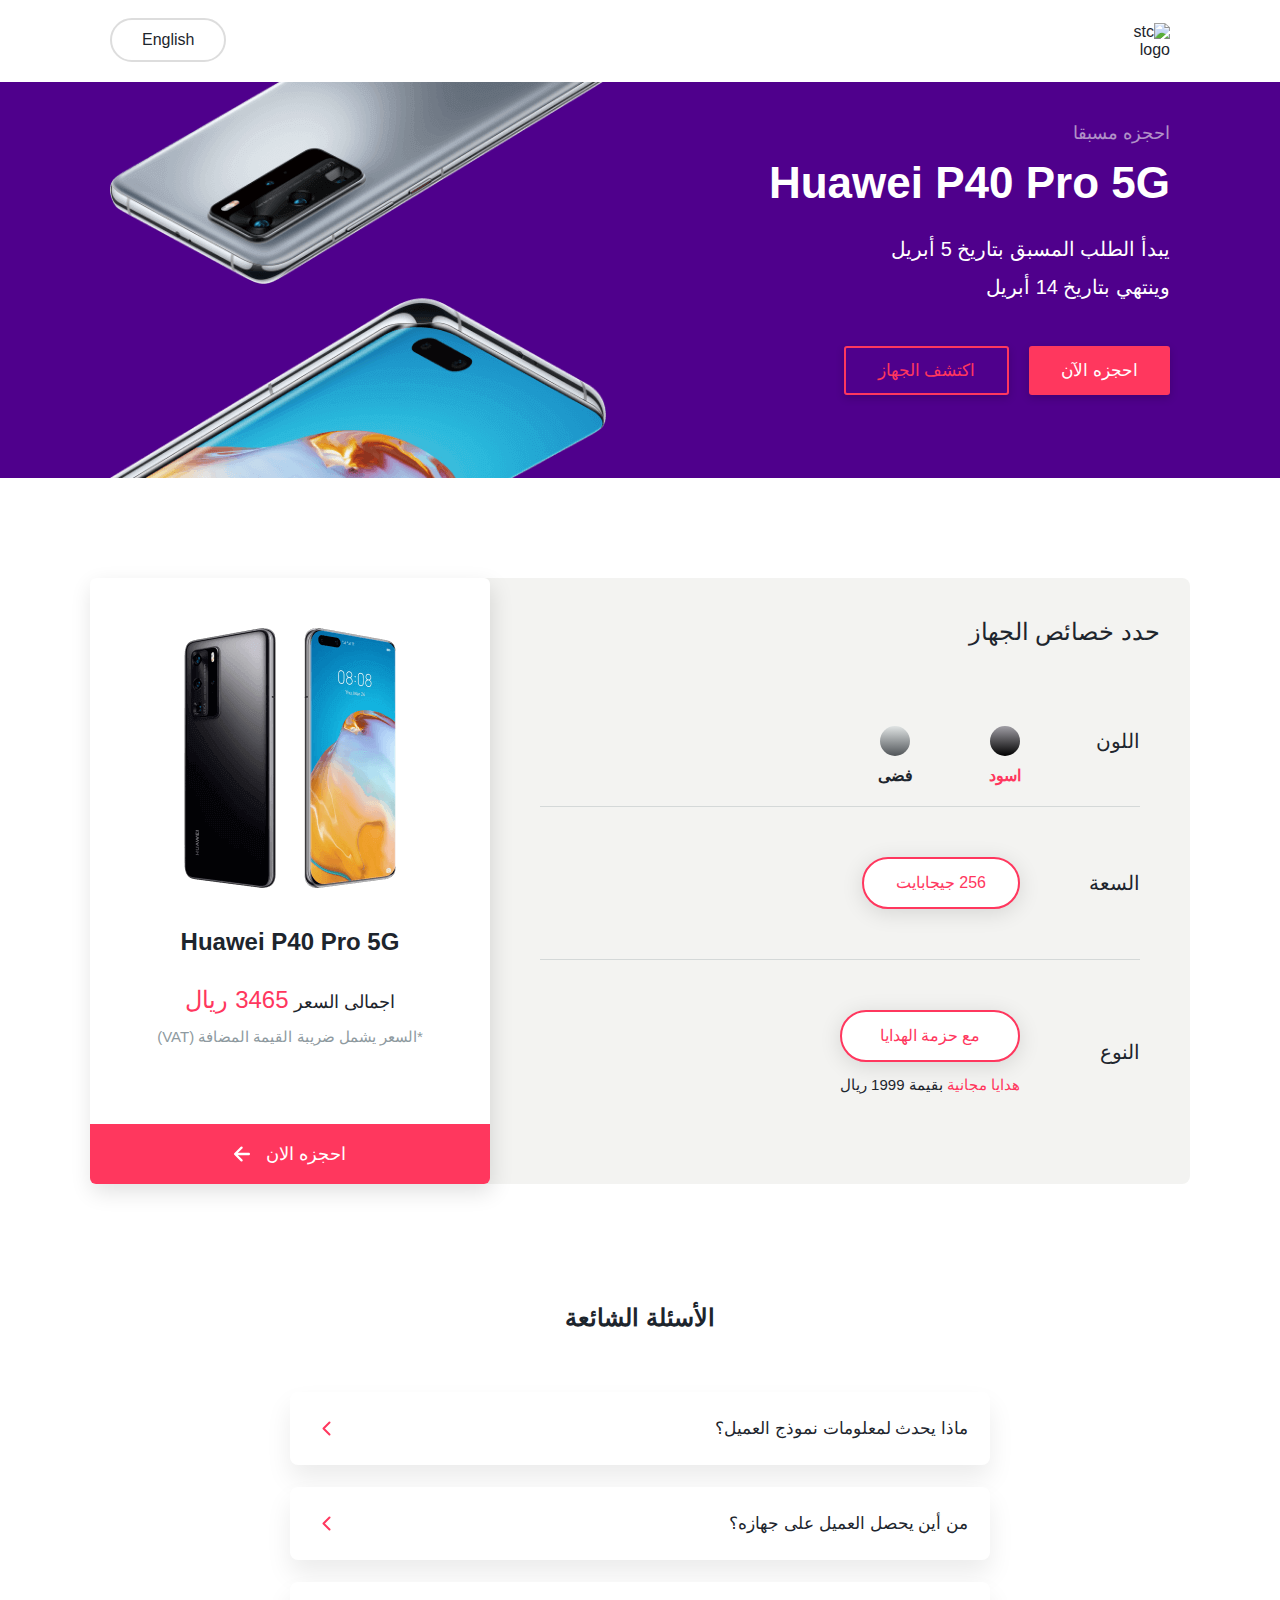
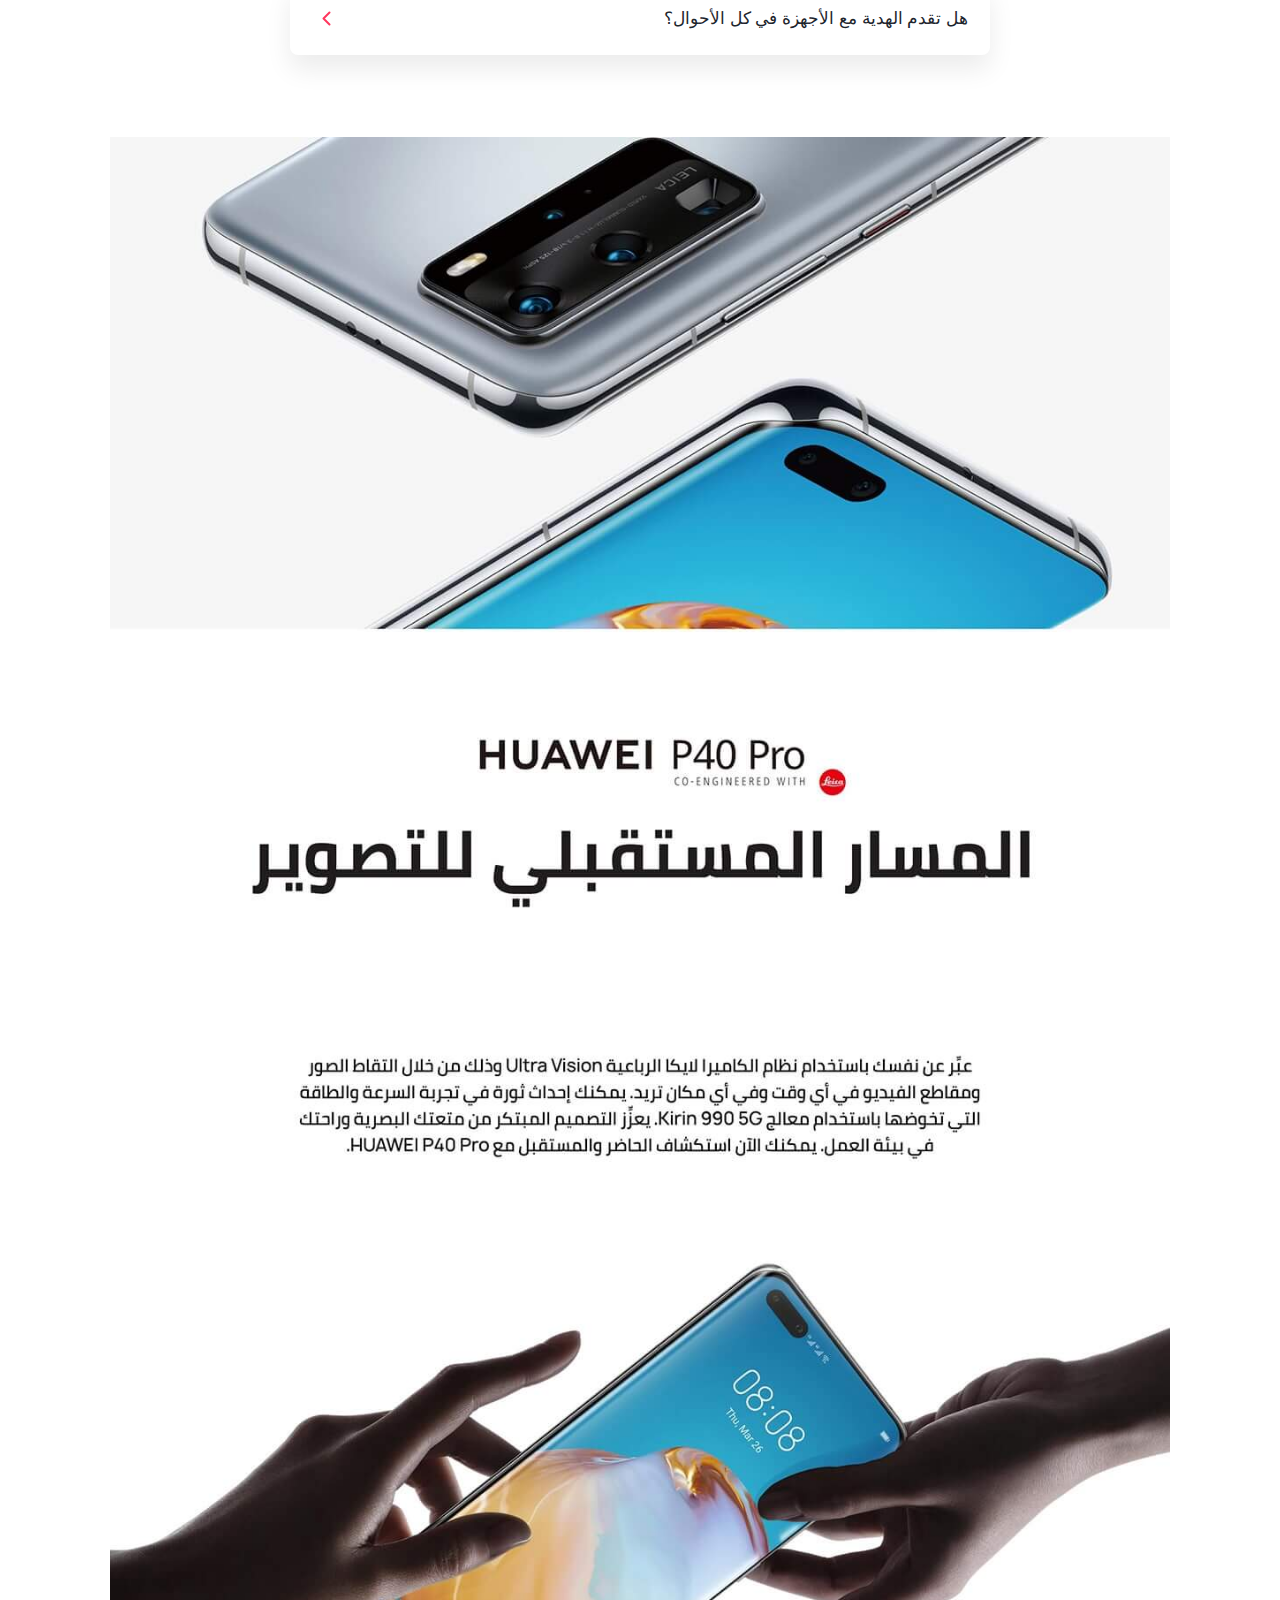
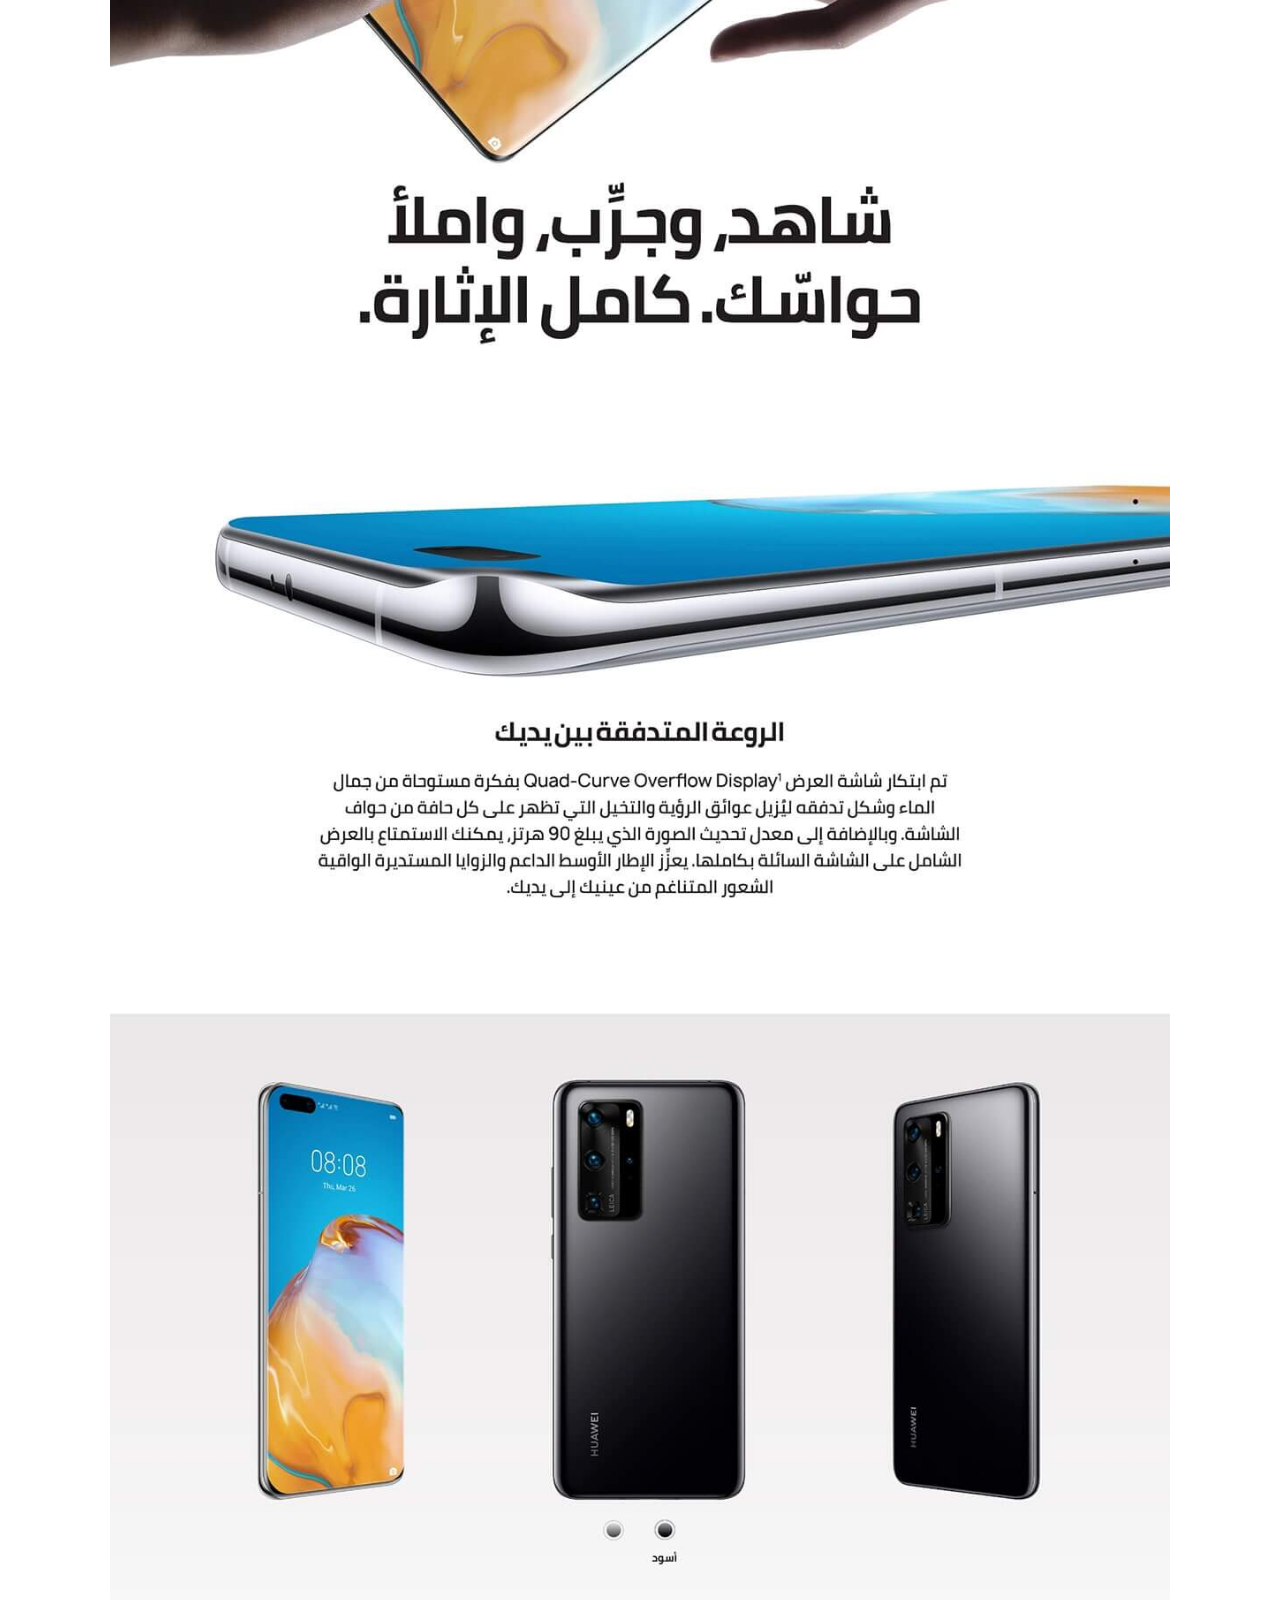
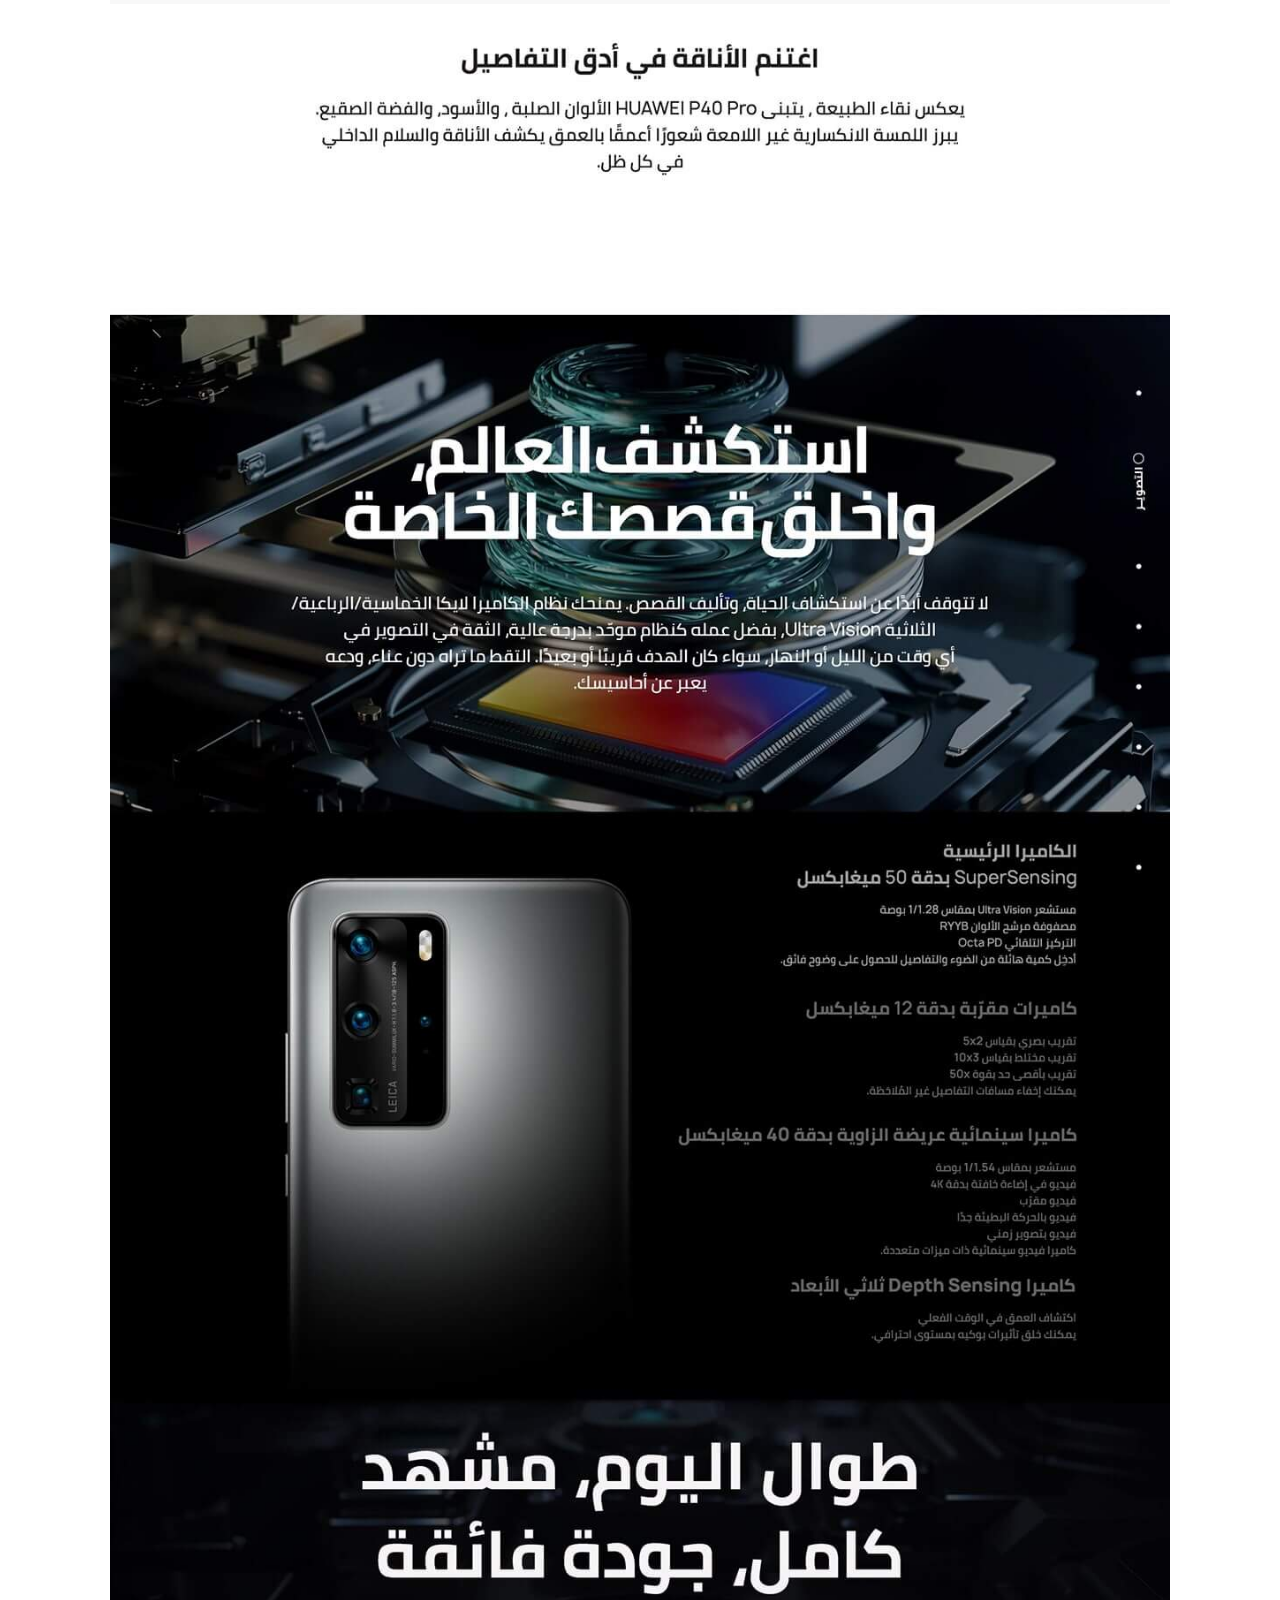
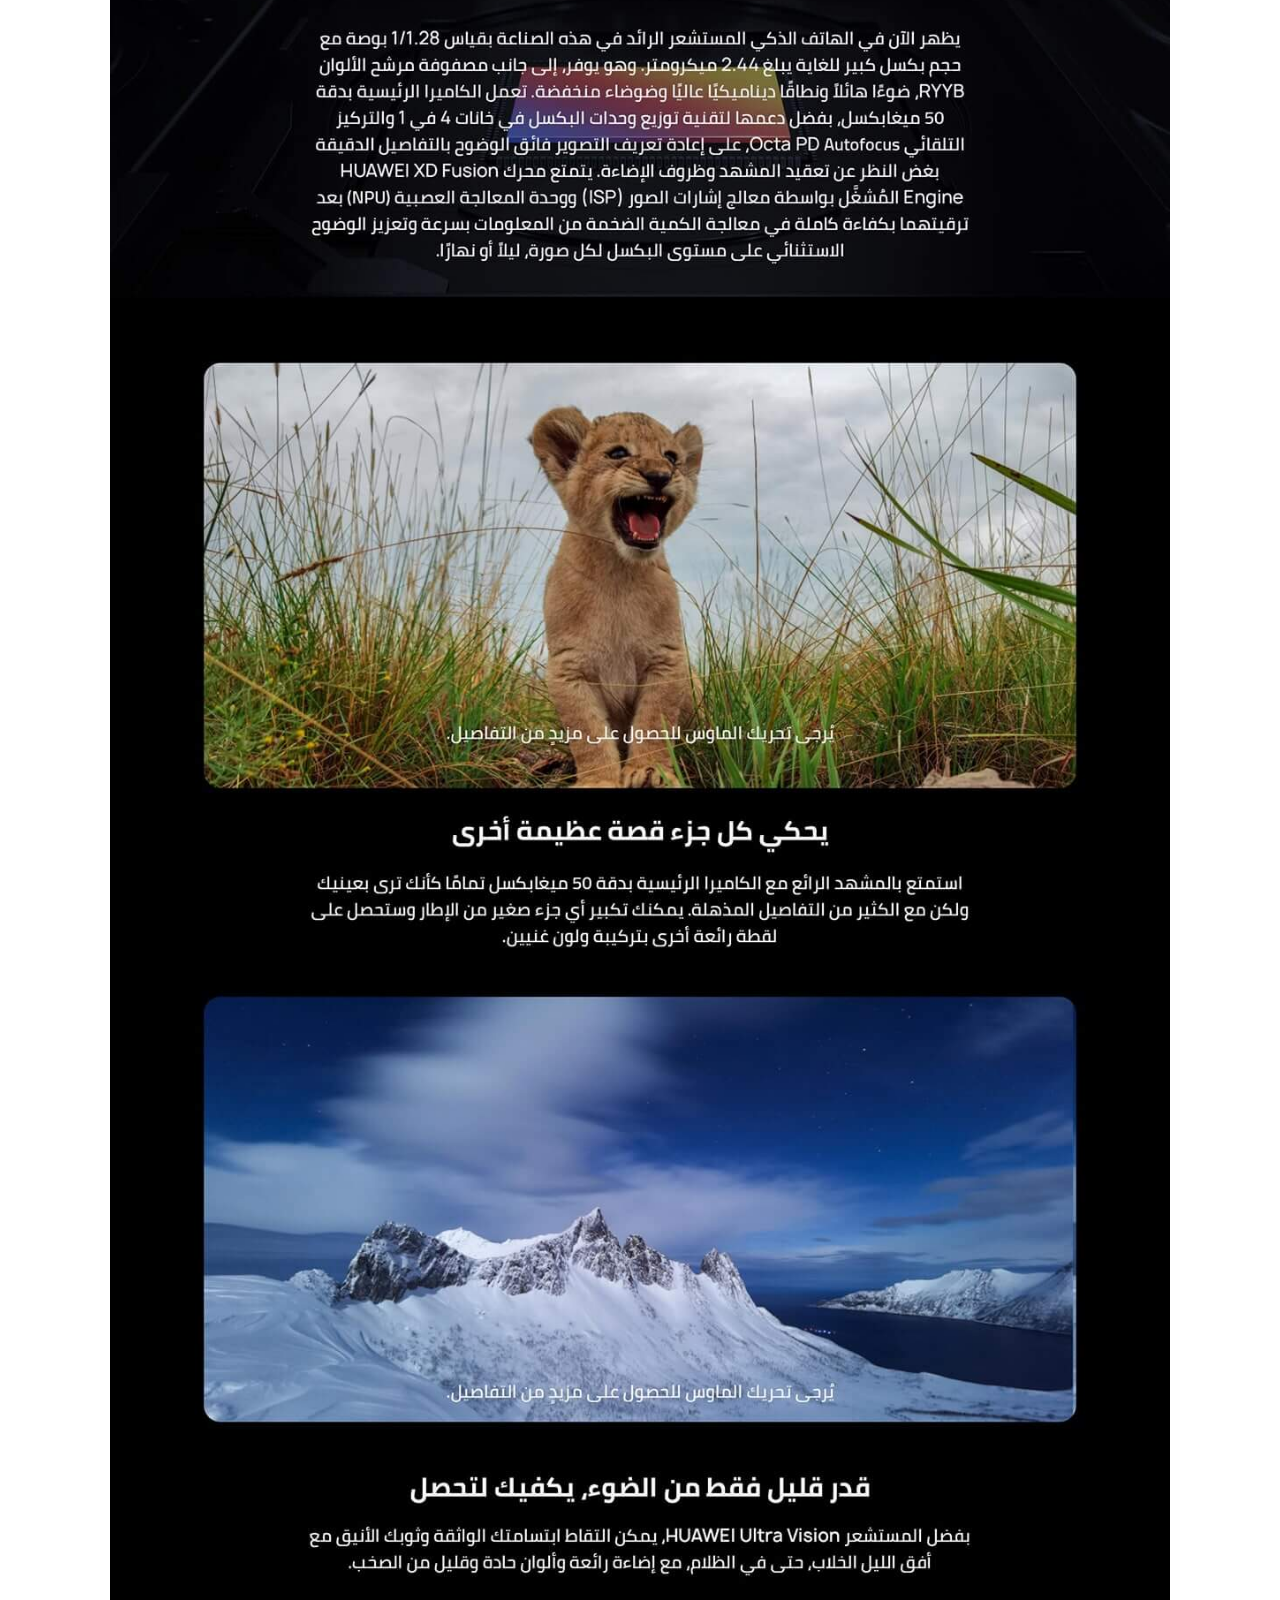
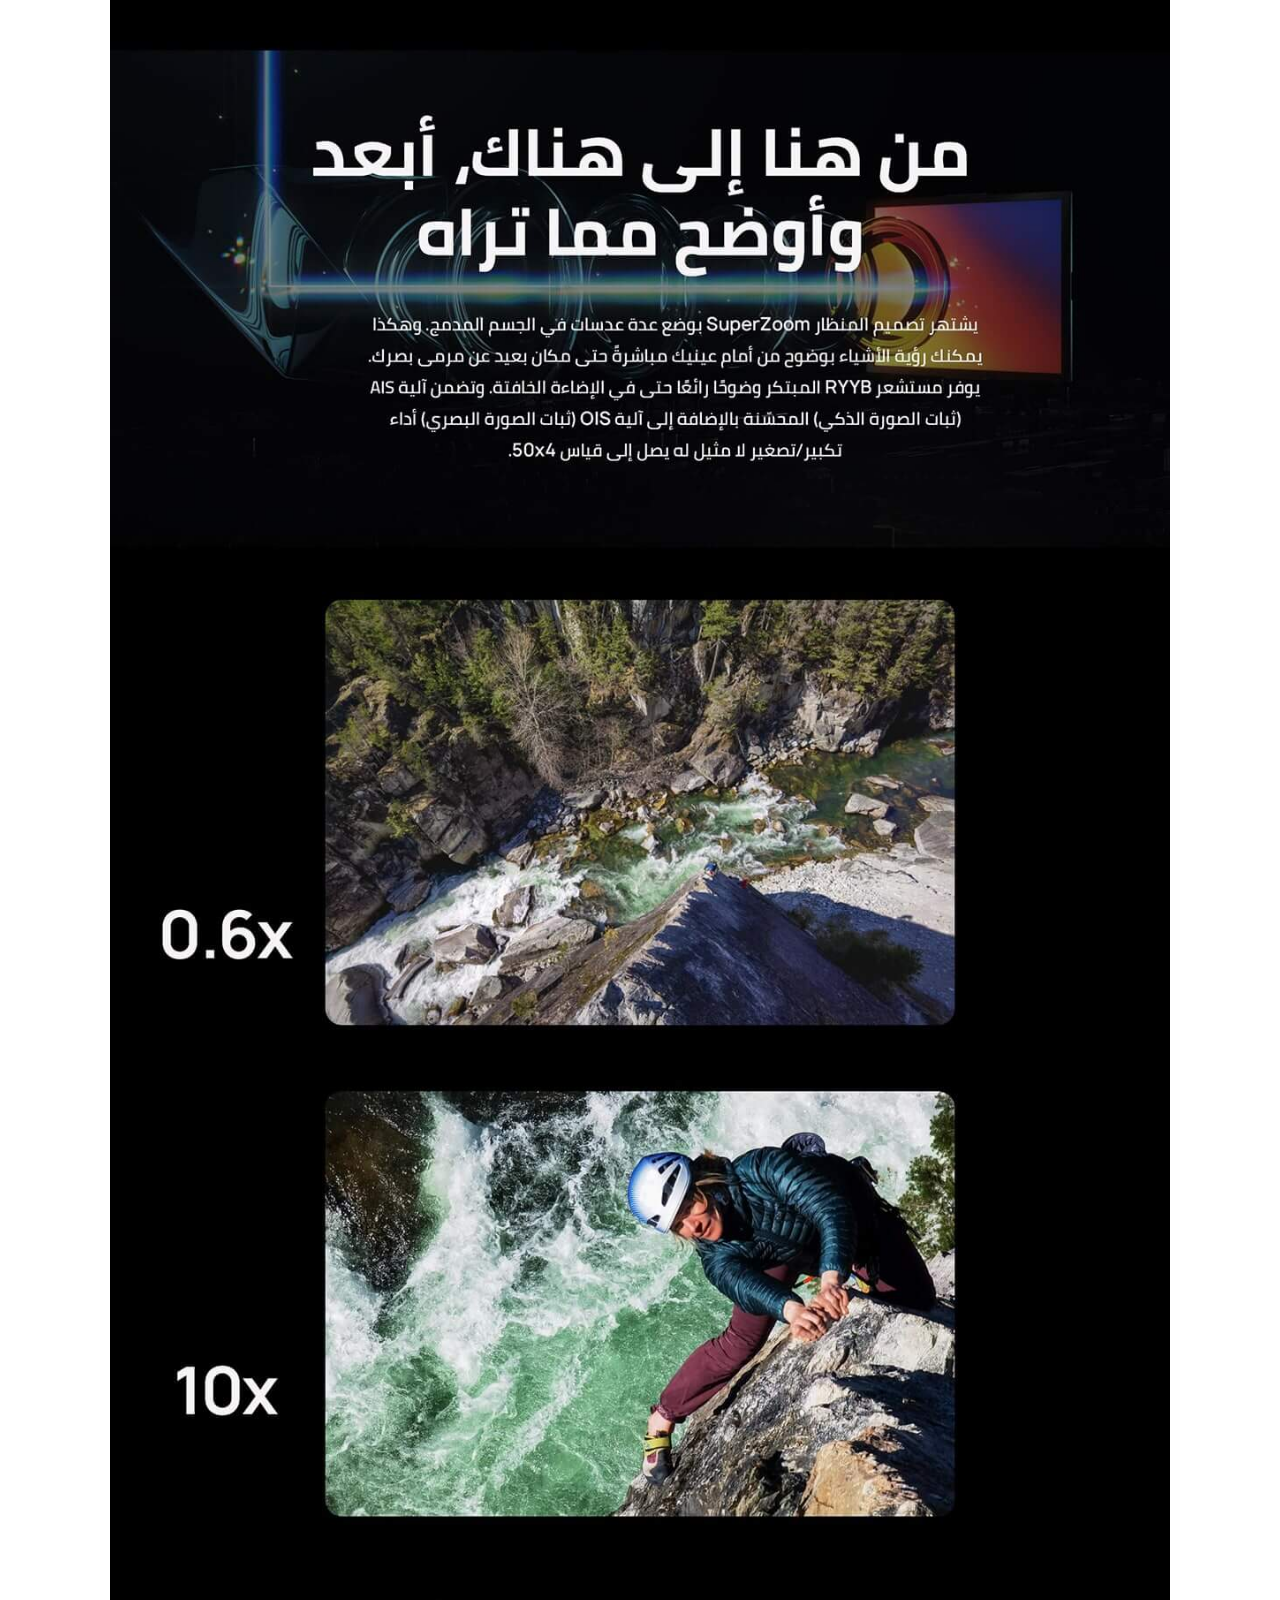
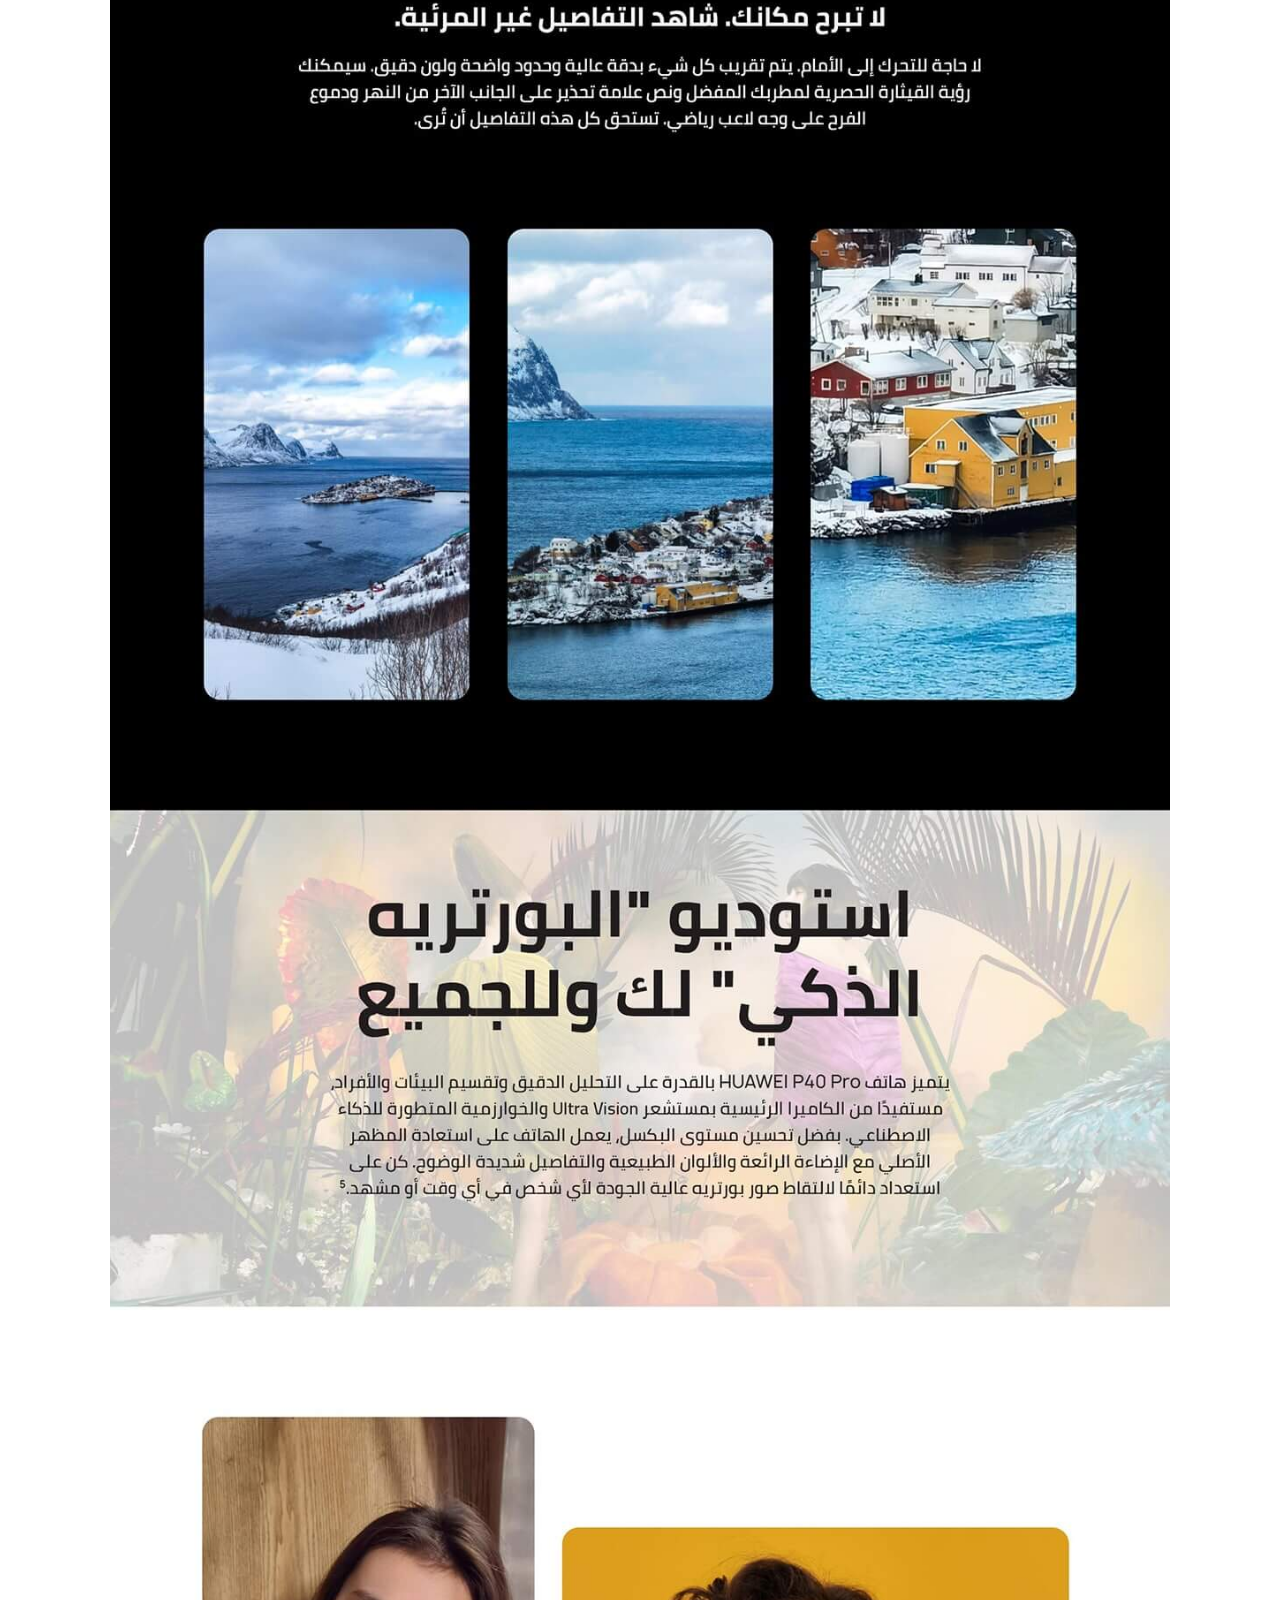
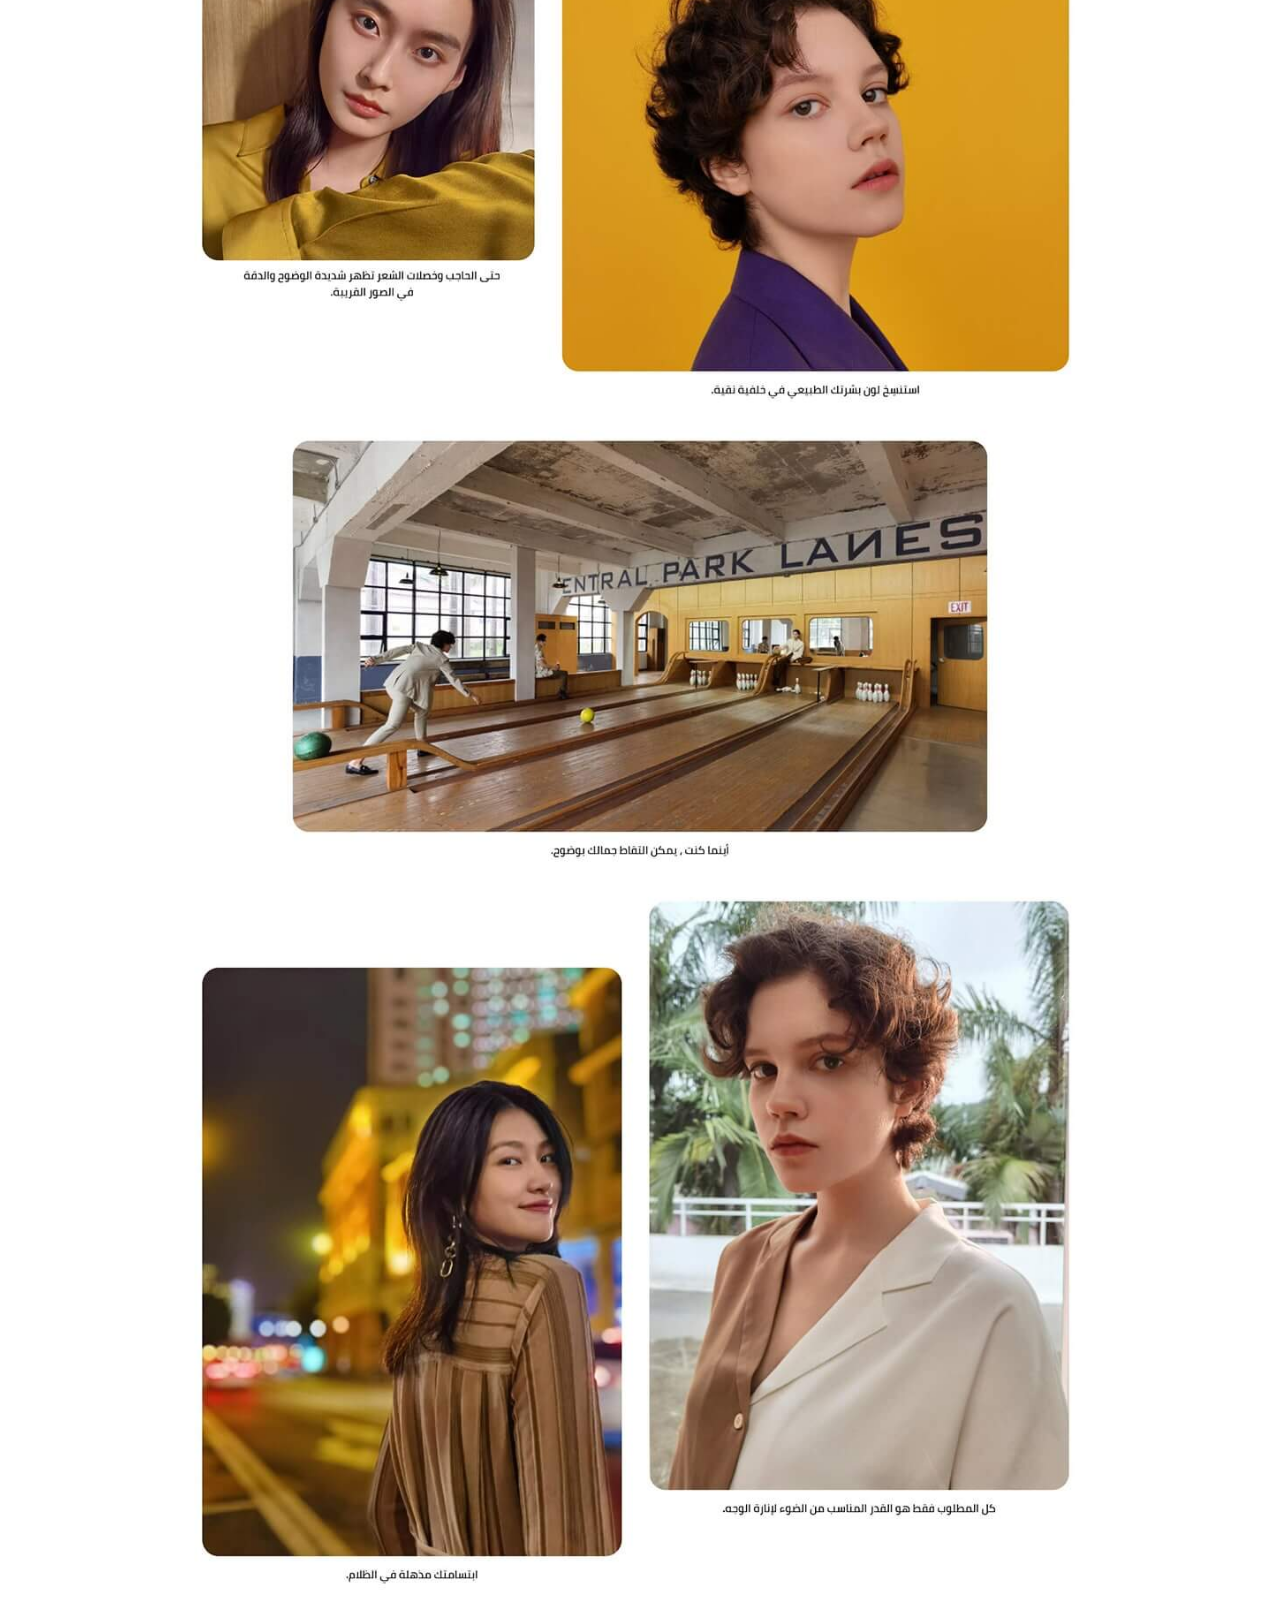
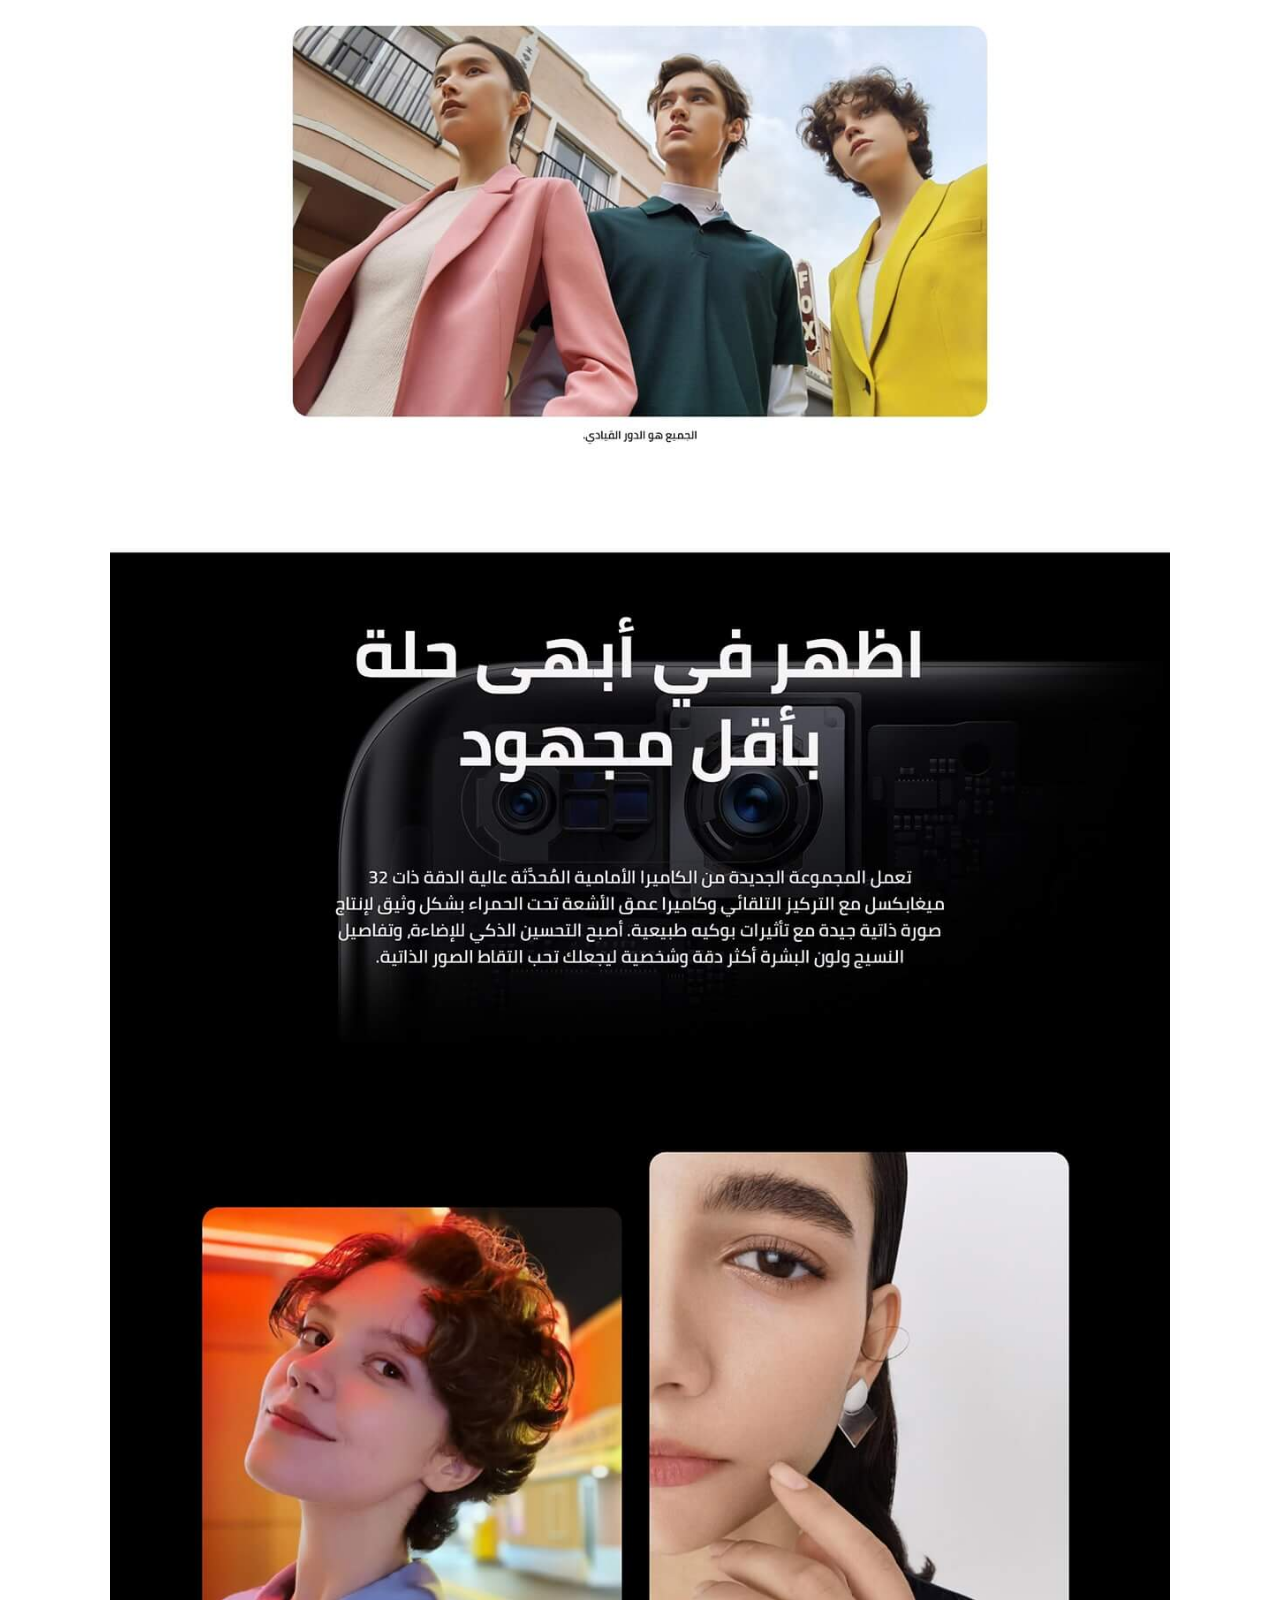
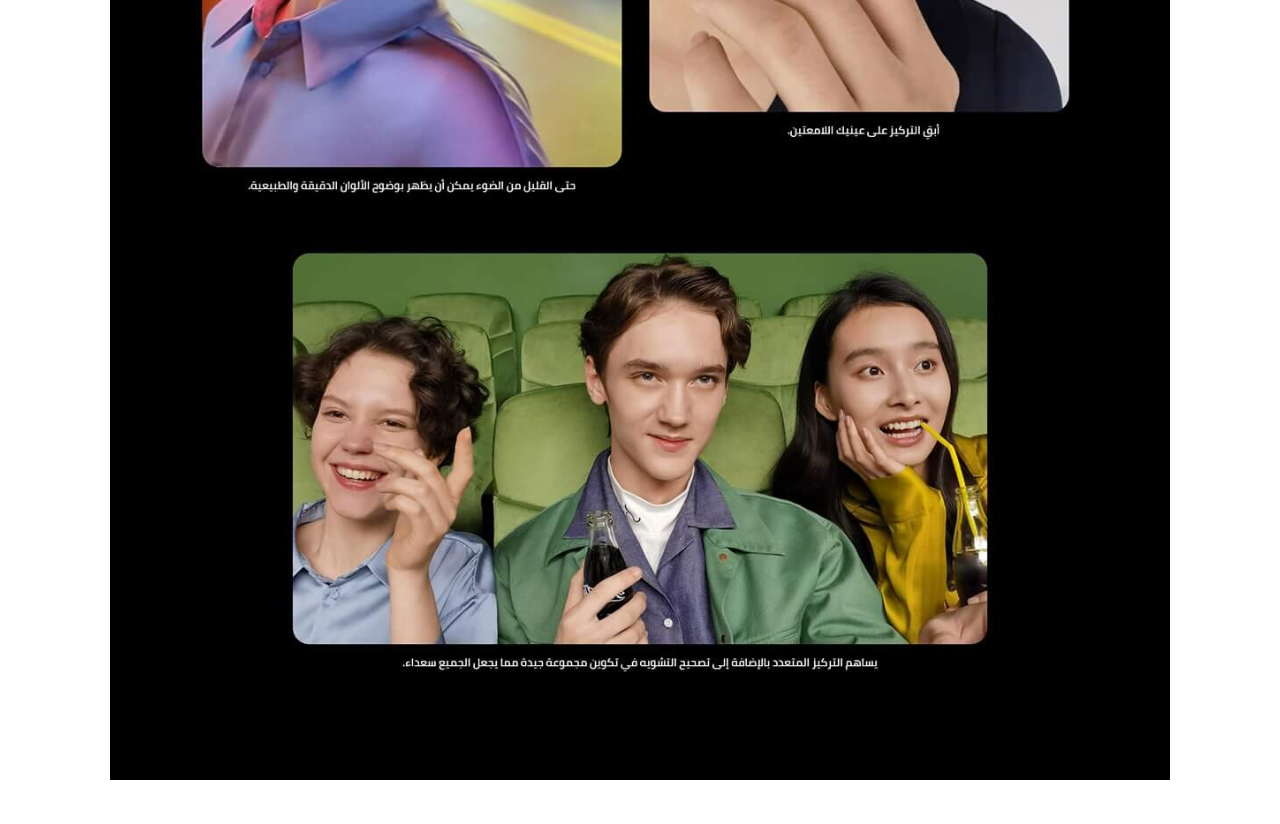
==== ar/index.html @ 9509cf3c "Add 'Descover device' section & their btn in the hero banner" ====
<!DOCTYPE html>
<html lang="en">
  <head>
    <meta charset="UTF-8" />
    <meta name="viewport" content="width=device-width, initial-scale=1.0" />
    <meta property="og:locale" content="en_US" />
    <meta property="og:type" content="website" />
    <meta property="og:site_name" content="Huawei P40 Pro 5G - Preorder">
    <meta property="og:title" content="Huawei P40 Pro 5G - Preorder" />
    <meta property="og:description" content="Pre-register begins on April 5 at 12 AM .. Ends on April 14 at 11:49 PM" />
    <meta property="og:url" content="https://p40.laywagif.com/"/>
    <title>Huawei P40 Pro 5G - Preorder</title>
    <link rel="shortcut icon" type="image/x-icon" href="/assets/img/favicon.ico">
    <link rel="stylesheet" href="/assets/css/styles.css" />
    <!-- Global site tag (gtag.js) - Google Analytics -->
    <script async src="https://www.googletagmanager.com/gtag/js?id=UA-56827565-15"></script>
    <script>
      window.dataLayer = window.dataLayer || [];
      function gtag(){dataLayer.push(arguments);}
      gtag('js', new Date());

      gtag('config', 'UA-56827565-15');
    </script>
    <!-- Google Tag Manager -->
    <script>(function(w,d,s,l,i){w[l]=w[l]||[];w[l].push({'gtm.start':
      new Date().getTime(),event:'gtm.js'});var f=d.getElementsByTagName(s)[0],
      j=d.createElement(s),dl=l!='dataLayer'?'&l='+l:'';j.async=true;j.src=
      'https://www.googletagmanager.com/gtm.js?id='+i+dl;f.parentNode.insertBefore(j,f);
      })(window,document,'script','dataLayer','GTM-WQ2NRFQ');
    </script>
    <!-- End Google Tag Manager -->
    <!-- BugHerd -->
    <script type="text/javascript" src="https://www.bugherd.com/sidebarv2.js?apikey=emxximdmzng5rq8rwc8oya" async="true"></script>
  </head>
  <body>
    <!-- Google Tag Manager (noscript) -->
  <noscript><iframe src="https://www.googletagmanager.com/ns.html?id=GTM-WQ2NRFQ"
    height="0" width="0" style="display:none;visibility:hidden"></iframe>
  </noscript>
  <!-- End Google Tag Manager (noscript) -->
    <!-- Header -->
    <header>
      <div class="main-container flex align-center justify-between">
        <img src="/assets/img/stc-logo.svg" alt="stc logo" class="logo" />
        <a href="/en/" class="lang-switcher"><span>English</span></a>
      </div>
    </header>
    <!-- End Header -->
    <!-- Terms and conditions modal -->
    <div id="terms-and-conditions-modal-ar" class="modal">
      <div class="modal-layer" onclick="closeModal()"></div>
      <div class="content">
        <div class="modal-head">
          <h4>شروط وأحكام طلبات الأجهزة المسبقة</h4>
          <img class="close" src="/assets/img/icons/close-outline.svg" alt="close-outline icon" onclick="closeModal()">
        </div>
        <div class="modal-body">
          <ol>
            <li>فترة التسجيل المسبق من 5 ابريل إلى 14 ابريل 2020.</li>
            <li>ينتهي التسجيل المسبق الساعة 11:59 مساءً يوم 14 ابريل 2020.</li>
            <li>سيقوم موظفي مبيعات stc بالاتصال على العملاء الذين قاموا بتعبئة نموذج التسجيل لإكمال طلب الحجز المسبق للجهاز.</li>
          </ol>
        </div>
      </div>
    </div>
    <!-- Terms and conditions modal -->
    <!-- Hero banner -->
    <section class="hero-banner">
      <div class="main-container flex justify-between">
        <img class="mobile-banner" src="/assets/img/hero-banner/mobile-banner.png" alt="smart phones image" />
        <div class="content">
          <h5>احجزه مسبقا </h5>
          <h1>Huawei P40 Pro 5G</h1>
          <p>
            يبدأ الطلب المسبق بتاريخ 5 أبريل
            <br />
            وينتهي بتاريخ 14 أبريل
          </p>
          <div class="actions flex">
            <a class="btn main-btn" href="#preOrderTheDeviceSection">احجزه الآن</a>
            <a class="btn outline-btn" href="#descoverDevice">اكتشف الجهاز</a>
          </div>
        </div>
        <img class="desktop-banner" src="/assets/img/hero-banner/desktop-banner.png" alt="smart phones image" />
      </div>
    </section>
    <!-- End Hero banner -->
    <!-- Main form -->
    <section id="preOrderTheDeviceSection" class="Pre-register-phone-device first-step">
      <div class="main-container flex justify-between">
        <div class="steps">
          <div id="pickDeviceColor">
            <h3>حدد خصائص الجهاز</h3>
            <ul class="flex direction-column">
              <li>
                <h5>اللون</h5>
                <div class="options">
                  <label for="black">
                    <input type="radio" id="black" name="color" value="black" checked>
                    <div class="color-spot flex direction-column">
                      <span style="background-image: linear-gradient(to bottom, #A19FA6 0, #000 100%);"></span>
                      <b>اسود</b>
                    </div>
                  </label>
                  <label for="silver">
                    <input type="radio" id="silver" name="color" value="silver">
                    <div class="color-spot flex direction-column">
                      <span style="background-image: linear-gradient(to bottom, #E0E4E4 0, #505458 100%);"></span>
                      <b>فضى</b>
                    </div>
                  </label>
                </div>
              </li>
              <li>
                <h5>السعة</h5>
                <div class="options">
                  <div class="outline-option">256 جيجابايت</div>
                </div>
              </li>
              <li>
                <h5>النوع</h5>
                <div class="options flex direction-column">
                  <div class="outline-option" style="display: block;">مع حزمة الهدايا</div>
                  <small><span>هدايا مجانية</span> بقيمة 1999 ريال</small>
                </div>
              </li>
            </ul>
          </div>
          <form id="userInfoForm">
            <div class="fields-container flex flex-wrap">
              <h3>فضلًا ادخل معلوماتك لإتمام الطلب</h3>
              <div class="form-group">
                <label>الاسم الكامل</label>
                <div class="form-field">
                  <input
                    required
                    type="text"
                    name="name"
                    pattern=".{2,100}"
                    data-err-msg="أكتب أسمك بحيث لا يقل عن حرفين"
                  />
                </div>
                <small></small>
              </div>
              <div class="form-group">
                <label>رقم الجوال</label>
                <div class="form-field">
                  <input
                  required
                  type="tel"
                  minlength="9"
                  maxlength="10"
                  name="mobile"
                  pattern="5\+?[0-9]{9,15}"
                  data-err-msg="رقم جوال سعودى غير صحيح"
                  />
                  <div class="form-control-prepend">+966</div>
                </div>
                <small></small>
              </div>
              <div class="form-group">
                <label>البريد الالكترونى</label>
                <div class="form-field">
                  <input
                    required
                    type="email"
                    name="email"
                    pattern="[a-z0-9A-Z._%+-]+@[a-z0-9.-]+\.[a-z]{2,}$"
                    data-err-msg="بريد الاكترونى خاطئ"
                  />
                </div>
                <small></small>
              </div>
              <div class="form-group">
                <label>المدينة</label>
                <div class="form-field">
                  <div class="dropdown dropdown-geo disabled" data-param="city" data-lang="ar">
                    <button data-default="اختر مدينة"></button>
                    <input type="text" />
                    <input type="hidden" name="cityId" />
                    <div class="dropdown-wrap">
                    </div>
                  </div>
                </div>
                <small></small>
              </div>
              <div class="form-group">
                <label>الحى</label>
                <div class="form-field">
                  <div class="dropdown dropdown-geo disabled" data-param="district" data-lang="ar">
                    <button data-default="اختر حى"></button>
                    <input type="text" />
                    <input type="hidden" name="districtId" />
                    <div class="dropdown-wrap">
                    </div>
                  </div>
                </div>
                <small></small>
              </div>
            </div>
            <div class="alert-err-msg">حدث خطأ ما ، رجاءا حاول مرة اخرى وتأكد من صحة معلوماتك</div>
            <div class="accept-terms">
              <input type="checkbox" id="accept-terms" required />
              <label for="accept-terms">
                <span>أنا اوافق على</span>
                <button type="button" onclick="openModal('terms-and-conditions-modal-ar')">شروط وأحكام الطلب المسبق</button
                >
              </label>
            </div>
          </form>
          <div id="confirmationMessage" class="flex flex-center">
            <img src="/assets/img/icons/checkmark.svg" alt="Checkmark Icon">
            <h2>شكرًا لك! تم تأكيد طلبك المسبق للجهاز</h2>
            <p>
              سيقوم ممثل خدمة العملاء بالتواصل معك
              </br>
              لتأكيد معلوماتك وآلية الإستلام
            </p>
          </div>
        </div>
        <div id="aboutDevice">
          <div class="content">
            <div class="phone-img">
              <img src="/assets/img/phone/black.png" alt="Huawei_P40 Black" />
            </div>
            <div class="phone-name">Huawei P40 Pro 5G</div>
            <div class="device-details">
              <div class="properties">
                <h4><span class="color"></span>, 256 جيجابايت</h4>
                <p>يتضمن هدايا بقيمة 1999 ريال</p>
              </div>
              <div class="price">
                <h4>
                  اجمالى السعر
                  <span>3465 ريال</span>
                </h4>
                <p>*السعر يشمل ضريبة القيمة المضافة (VAT)</p>
              </div>
            </div>
          </div>
          <button id="submitColorDeviceBtn" class="submitColorDeviceBtn active flex flex-center" onclick="moveToSecondStep()">
            <span>احجزه الان</span>
            <img src="/assets/img/icons/arrow-back-outline.svg" alt="arrow-back-outline icon">
          </button>
          <button id="submitUserDataBtn" class="submitUserDataBtn flex flex-center" disabled>
            <span>اتمام الطلب</span>
            <img src="/assets/img/icons/arrow-back-outline.svg" alt="arrow-back-outline icon">
          </button>
        </div>
      </div>
    </section>
    <!-- End Main form -->
    <!-- FAQs -->
    <div class="main-container">
      <section class="FAQs">
        <h2>الأسئلة الشائعة</h2>
        <ul class="FAQs-list">
          <!-- FAQs list items will be generated dynamically, /assets/js/main.js -->
        </ul>
      </section>
      <!-- End FAQs -->
      <section id="descoverDevice" style="padding-bottom: 40px;">
        <img src="/assets/img/descover-device/lp-huawei-p40-ar.jpg" alt="lp-huawei-p40 device">
      </section>
    </div>

    <!-- stc footer -->
    <div class="stc-footer-component stc-footer--ar-lang"></div>

    <script src="https://stc-assets.netlify.com/main.js"></script>
    <script src="/assets/js/renderFAQsList.js"></script>
    <script src="/assets/js/main.js"></script>
  </body>
</html>
---- assets/css/styles.css ----
/* Thin => 200 */
@font-face {
  font-family: "STCForward";
  font-weight: 200;
  font-style: normal;
  src: url("/assets/fonts/STCForward/STCForward-Thin.eot");
  src: url("/assets/fonts/STCForward/STCForward-Thin.woff") format("woff"), url("/assets/fonts/STCForward/STCForward-Thin.ttf") format("truetype"), url("/assets/fonts/STCForward/STCForward-Thin.svg") format("svg");
}
@font-face {
  font-family: "STCForward";
  font-weight: 200;
  font-style: italic;
  src: url("/assets/fonts/STCForward/STCForward-ThinItalic.eot");
  src: url("/assets/fonts/STCForward/STCForward-ThinItalic.woff") format("woff"), url("/assets/fonts/STCForward/STCForward-ThinItalic.ttf") format("truetype"), url("/assets/fonts/STCForward/STCForward-ThinItalic.svg") format("svg");
}
/* Light => 300 */
@font-face {
  font-family: "STCForward";
  font-weight: 300;
  font-style: normal;
  src: url("/assets/fonts/STCForward/STCForward-Light.eot");
  src: url("/assets/fonts/STCForward/STCForward-Light.woff") format("woff"), url("/assets/fonts/STCForward/STCForward-Light.ttf") format("truetype"), url("/assets/fonts/STCForward/STCForward-Light.svg") format("svg");
}
@font-face {
  font-family: "STCForward";
  font-weight: 300;
  font-style: italic;
  src: url("/assets/fonts/STCForward/STCForward-LightItalic.eot");
  src: url("/assets/fonts/STCForward/STCForward-LightItalic.woff") format("woff"), url("/assets/fonts/STCForward/STCForward-LightItalic.ttf") format("truetype"), url("/assets/fonts/STCForward/STCForward-LightItalic.svg") format("svg");
}
/* Regular => 400 */
@font-face {
  font-family: "STCForward";
  font-weight: 400;
  font-style: normal;
  src: url("/assets/fonts/STCForward/STCForward-Regular.eot");
  src: url("/assets/fonts/STCForward/STCForward-Regular.woff") format("woff"), url("/assets/fonts/STCForward/STCForward-Regular.ttf") format("truetype"), url("/assets/fonts/STCForward/STCForward-Regular.svg") format("svg");
}
@font-face {
  font-family: "STCForward";
  font-weight: 400;
  font-style: italic;
  src: url("/assets/fonts/STCForward/STCForward-Italic.eot");
  src: url("/assets/fonts/STCForward/STCForward-Italic.woff") format("woff"), url("/assets/fonts/STCForward/STCForward-Italic.ttf") format("truetype"), url("/assets/fonts/STCForward/STCForward-Italic.svg") format("svg");
}
/* Medium => 500 */
@font-face {
  font-family: "STCForward";
  font-weight: 500;
  font-style: normal;
  src: url("/assets/fonts/STCForward/STCForward-Medium.eot");
  src: url("/assets/fonts/STCForward/STCForward-Medium.woff") format("woff"), url("/assets/fonts/STCForward/STCForward-Medium.ttf") format("truetype"), url("/assets/fonts/STCForward/STCForward-Medium.svg") format("svg");
}
@font-face {
  font-family: "STCForward";
  font-weight: 500;
  font-style: italic;
  src: url("/assets/fonts/STCForward/STCForward-MediumItalic.eot");
  src: url("/assets/fonts/STCForward/STCForward-MediumItalic.woff") format("woff"), url("/assets/fonts/STCForward/STCForward-MediumItalic.ttf") format("truetype"), url("/assets/fonts/STCForward/STCForward-MediumItalic.svg") format("svg");
}
/* Bold => 600, 700 */
@font-face {
  font-family: "STCForward";
  font-weight: 700;
  font-style: normal;
  src: url("/assets/fonts/STCForward/STCForward-Bold.eot");
  src: url("/assets/fonts/STCForward/STCForward-Bold.woff") format("woff"), url("/assets/fonts/STCForward/STCForward-Bold.ttf") format("truetype"), url("/assets/fonts/STCForward/STCForward-Bold.svg") format("svg");
}
@font-face {
  font-family: "STCForward";
  font-weight: 700;
  font-style: italic;
  src: url("/assets/fonts/STCForward/STCForward-BoldItalic.eot");
  src: url("/assets/fonts/STCForward/STCForward-BoldItalic.woff") format("woff"), url("/assets/fonts/STCForward/STCForward-BoldItalic.ttf") format("truetype"), url("/assets/fonts/STCForward/STCForward-BoldItalic.svg") format("svg");
}
/* Extra Bold => 800 */
@font-face {
  font-family: "STCForward";
  font-weight: 900;
  font-style: normal;
  src: url("/assets/fonts/STCForward/STCForward-ExtraBold.eot");
  src: url("/assets/fonts/STCForward/STCForward-ExtraBold.woff") format("woff"), url("/assets/fonts/STCForward/STCForward-ExtraBold.ttf") format("truetype"), url("/assets/fonts/STCForward/STCForward-ExtraBold.svg") format("svg");
}
@font-face {
  font-family: "STCForward";
  font-weight: 900;
  font-style: italic;
  src: url("/assets/fonts/STCForward/STCForward-ExtraBoldItalic.eot");
  src: url("/assets/fonts/STCForward/STCForward-ExtraBoldItalic.woff") format("woff"), url("/assets/fonts/STCForward/STCForward-ExtraBoldItalic.ttf") format("truetype"), url("/assets/fonts/STCForward/STCForward-ExtraBoldItalic.svg") format("svg");
}
* {
  box-sizing: border-box;
  padding: 0;
  margin: 0;
  border: 0;
  outline: 0;
  font-family: "STCForward", sans-serif, arial;
}

html {
  scroll-behavior: smooth;
}

body {
  background-color: #fff;
  color: #1d252d;
  direction: rtl;
}
body.en {
  direction: ltr;
}

p {
  line-height: 30px;
}

ul {
  list-style-type: none;
}

input[type=email],
input[type=tel] {
  direction: ltr !important;
}

a {
  text-decoration: none;
  display: inline-block;
  color: #1d252d;
}

img {
  max-width: 100%;
}

.main-container {
  max-width: 1100px;
  width: 100%;
  margin: auto;
  padding: 0 20px;
}

.flex {
  display: flex;
}
.flex.flex-wrap {
  flex-wrap: wrap;
}
.flex.flex-center {
  align-items: center;
  justify-content: center;
}
.flex.align-center {
  align-items: center;
}
.flex.justify-between {
  justify-content: space-between;
}
.flex.direction-column {
  flex-direction: column;
}

.btn {
  padding: 12px 32px;
  font-size: 17px;
  border-radius: 3px;
  box-shadow: 0px 3px 8px rgba(0, 0, 0, 0.18);
  display: flex;
  align-items: center;
  justify-content: center;
  cursor: pointer;
}
.btn.main-btn {
  background-color: #ff375e;
  color: #fff;
}
.btn.outline-btn {
  color: #ff375e;
  background-color: transparent;
  border: 2px solid #ff375e;
}

header {
  padding: 20px 0;
}
header .logo {
  width: 50px;
}
header .lang-switcher {
  padding: 0 30px;
  height: 44px;
  border: 2px solid #ddd;
  border-radius: 25px;
  font-size: 16px;
  margin-right: 24px;
  margin-top: -2px;
  display: flex;
  justify-content: center;
  align-items: center;
  cursor: pointer;
}

.hero-banner {
  background-color: #4f008c;
  color: #fff;
  position: relative;
}
.hero-banner .mobile-banner {
  display: none;
}
.hero-banner .content {
  padding: 40px 0;
}
.hero-banner .content h5 {
  color: #f3f3f1;
  opacity: 0.6;
  font-weight: 400;
  font-size: 18px;
  margin-bottom: 16px;
}
.hero-banner .content h1 {
  font-size: 44px;
  font-weight: 600;
  line-height: 46px;
  margin-bottom: 24px;
}
.hero-banner .content p {
  font-size: 20px;
  line-height: 38px;
  margin-bottom: 40px;
}
.hero-banner .content .outline-btn {
  margin: 0 20px;
}

@media screen and (max-width: 1000px) {
  .hero-banner .desktop-banner {
    max-width: 380px;
  }
  .hero-banner .content h1 {
    font-size: 38px;
  }
  .hero-banner .content p {
    font-size: 18px;
  }
}
@media screen and (max-width: 900px) {
  .hero-banner .main-container .desktop-banner {
    max-width: 350px;
  }
}
@media screen and (max-width: 780px) {
  .hero-banner .main-container {
    flex-direction: column;
    align-items: center;
  }
  .hero-banner .main-container .desktop-banner {
    display: none;
  }
  .hero-banner .main-container .mobile-banner {
    display: block;
    margin-bottom: 30px;
    max-width: 100%;
  }
}
@media screen and (max-width: 460px) {
  .hero-banner .main-container .content h1 {
    font-size: 30px;
  }
  .hero-banner .main-container .content p {
    font-size: 16px;
  }
}
.FAQs {
  text-align: center;
  padding: 60px 0;
}
.FAQs h2 {
  margin-bottom: 60px;
}
.FAQs ul {
  list-style-type: none;
  width: 100%;
  max-width: 700px;
  margin: auto;
}
.FAQs ul li {
  background-color: #fff;
  border-radius: 8px;
  box-shadow: 0px 14px 26px rgba(0, 0, 0, 0.08);
  margin-bottom: 22px;
  text-align: start;
  position: relative;
}
.FAQs ul li.expand .question::after {
  transition: all 0.4s ease-out;
  transform: scaleX(1);
  background-color: #f3efef;
}
.FAQs ul li.expand .answer {
  animation: expanding 1s ease forwards 0ms;
}
.FAQs ul li.expand .arrow-icon {
  transform: rotate(0) !important;
}
.FAQs ul li .question {
  font-weight: 500;
  font-size: 17px;
  position: relative;
  cursor: pointer;
  padding: 22px;
  display: flex;
  justify-content: space-between;
  align-items: center;
}
.FAQs ul li .question::after {
  content: "";
  position: absolute;
  bottom: 10px;
  left: 22px;
  width: calc(100% - 44px);
  height: 2px;
  background-color: #ff375e;
  transform: scaleX(0);
  transform-origin: center;
  transition: all 0.2s ease-out;
}
.FAQs ul li .question .arrow-icon {
  transform: rotate(90deg);
  transition: all 0.2s ease-out;
}
.FAQs ul li .answer {
  color: #8e9aa0;
  line-height: 28px;
  height: auto;
  opacity: 0;
  padding: 0 22px;
  transform: translateY(5px);
  max-height: 0;
  transition: max-height 10s ease 0ms;
}

@keyframes expanding {
  100% {
    max-height: 500px;
    padding-bottom: 20px;
    opacity: 1;
    transform: translateY(0);
  }
}
#pickDeviceColor h5 {
  font-size: 20px;
  font-weight: 500;
  min-width: 120px;
}
#pickDeviceColor .options {
  display: flex;
}
#pickDeviceColor .options label {
  display: flex;
  justify-content: center;
  align-items: center;
  flex-direction: column;
  cursor: pointer;
}
#pickDeviceColor .options label:first-of-type {
  margin-left: 80px;
}
#pickDeviceColor .options label .color-spot {
  position: relative;
}
#pickDeviceColor .options label .color-spot b {
  position: absolute;
  top: 100%;
  left: 50%;
  transform: translateX(-50%);
  margin-top: 10px;
}
#pickDeviceColor .options label .color-spot span {
  width: 30px;
  height: 30px;
  border-radius: 50%;
  position: relative;
}
#pickDeviceColor .options label input[type=radio] {
  display: none;
}
#pickDeviceColor .options label input:checked + .color-spot span::after {
  content: "";
  position: absolute;
  top: 50%;
  left: 50%;
  transform: translate(-50%, -50%) scale(0.6);
  opacity: 0;
  width: calc(100% + 8px);
  height: calc(100% + 8px);
  border-radius: 50%;
  border: 2px solid #ff375e;
  animation: scaleUp 0.4s cubic-bezier(0.18, 0.89, 0.32, 1.28) forwards;
}
@keyframes scaleUp {
  to {
    transform: translate(-50%, -50%) scale(1);
    opacity: 1;
  }
}
#pickDeviceColor .options label input:checked + .color-spot b {
  color: #ff375e;
}
#pickDeviceColor .options small {
  margin-top: 14px;
  font-size: 15px;
}
#pickDeviceColor .options small span {
  color: #ff375e;
}
#pickDeviceColor .outline-option {
  padding: 12px 32px;
  border: 2px solid #ff375e;
  text-align: center;
  line-height: 24px;
  color: #ff375e;
  font-weight: 500;
  border-radius: 100px;
  background-color: #fff;
  box-shadow: 0px 4px 22px rgba(0, 0, 0, 0.12);
}
#pickDeviceColor ul {
  padding-right: 20px;
  padding-left: 20px;
}
#pickDeviceColor ul li {
  display: flex;
  padding-top: 50px;
  padding-bottom: 50px;
  align-items: center;
  border-bottom: 1px solid rgba(142, 154, 160, 0.3);
}
#pickDeviceColor ul li:last-of-type {
  border-bottom: 0;
}

#userInfoForm {
  width: 100%;
  height: 100%;
  display: flex;
  flex-direction: column;
  justify-content: space-between;
}
#userInfoForm .main-container {
  margin-left: -24px;
}
#userInfoForm .form-group {
  display: flex;
  flex-direction: column;
  padding-left: 24px;
  margin-bottom: 32px;
  position: relative;
  width: 50%;
}
#userInfoForm .form-group.invalid input {
  border: 2px solid rgba(255, 55, 94, 0.8) !important;
}
#userInfoForm .form-group.invalid small {
  transform: translateY(0);
  opacity: 1;
}
#userInfoForm .form-group label {
  margin-bottom: 8px;
}
#userInfoForm .form-group .form-field {
  display: flex;
}
#userInfoForm .form-group .form-field .form-control-prepend {
  padding: 0 8px;
  display: flex;
  align-items: center;
  background-color: #dfe1e6;
  margin-left: -1px;
  direction: ltr;
}
#userInfoForm .form-group .form-field input {
  width: 100%;
  height: 46px;
  padding: 5px 12px;
  border-radius: 3px;
  border: 2px solid rgba(223, 225, 230, 0.8);
  transition: all 0.2s ease-in-out;
  position: relative;
  z-index: 2;
}
#userInfoForm .form-group .form-field input[type=tel] {
  border-radius: 0 3px 3px 0;
}
#userInfoForm .form-group .form-field input:focus {
  border: 2px solid rgba(79, 0, 140, 0.8);
}
#userInfoForm .form-group small {
  position: absolute;
  top: calc(100% + 3px);
  right: 0;
  z-index: 1;
  color: #ff375e;
  opacity: 0;
  transform: translateY(-20px);
  transition: all 0.3s ease;
}
#userInfoForm .alert-err-msg {
  color: #ff375e;
  border: 2px solid rgba(255, 55, 95, 0.4);
  padding: 15px 20px;
  background-color: rgba(255, 55, 95, 0.2);
  border-radius: 4px;
  box-shadow: 0 4px 9px rgba(255, 55, 95, 0.2);
  transition: all 0.3s cubic-bezier(0.65, 0.05, 0.36, 1);
  margin-bottom: 10px;
  display: none;
}
#userInfoForm .alert-err-msg.show {
  display: block;
}
#userInfoForm .accept-terms {
  padding: 40px 0 10px;
  border-top: 1px solid rgba(142, 154, 160, 0.3);
}
#userInfoForm .accept-terms input {
  margin-left: 10px;
}
#userInfoForm .accept-terms button {
  color: #ff375e;
  text-decoration: underline;
  cursor: pointer;
}

/* GeoDropdowns */
.dropdown {
  position: relative;
  width: 100%;
}

.dropdown.disabled {
  opacity: 0.3;
  pointer-events: none;
}

.dropdown.empty {
  opacity: 0.3;
}

.dropdown button {
  height: 46px;
  border: 2px solid #dfe1e6;
  padding: 5px 12px;
  border-radius: 3px;
  width: 100%;
  text-align: start;
  cursor: pointer;
}

.dropdown .dropdown-wrap,
.dropdown input[type=text] {
  display: none;
  position: absolute;
  background: #fff;
  left: 0;
  right: 0;
  max-height: 200px;
  overflow-y: auto;
}
.dropdown .dropdown-wrap.dropdown-wrap,
.dropdown input[type=text].dropdown-wrap {
  border-radius: 6px;
  padding: 8px 0;
  margin-top: 6px;
  border: 2px solid #dfe1e6;
  box-shadow: 0 2px 9px rgba(0, 0, 0, 0.12);
  z-index: 3;
}
.dropdown .dropdown-wrap::-webkit-scrollbar,
.dropdown input[type=text]::-webkit-scrollbar {
  width: 12px;
}
.dropdown .dropdown-wrap::-webkit-scrollbar-thumb,
.dropdown input[type=text]::-webkit-scrollbar-thumb {
  background-color: rgba(0, 0, 0, 0.2);
  border-radius: 10px;
  border: 4px solid #fff;
}

.dropdown.open button {
  display: none;
}

.dropdown.open .dropdown-wrap,
.dropdown.open input[type=text] {
  display: block;
}

.dropdown-wrap a {
  display: block;
  padding: 10px 15px;
  cursor: pointer;
  transition: all 0.12s ease-out;
}
.dropdown-wrap a:hover {
  background-color: #eee;
}

.dropdown-wrap a.hide {
  display: none;
}

#aboutDevice {
  min-width: 400px;
  border-radius: 6px;
  background-color: #fff;
  box-shadow: 2px 8px 22px rgba(0, 0, 0, 0.12);
  display: flex;
  flex-direction: column;
  align-items: center;
  justify-content: space-between;
  text-align: center;
  overflow: hidden;
  position: relative;
  padding-bottom: 60px;
}
#aboutDevice .phone-img {
  height: 260px;
  margin-bottom: 40px;
}
#aboutDevice .phone-img img {
  max-width: 100%;
  max-height: 100%;
}
#aboutDevice .content {
  padding: 50px 30px 40px;
}
#aboutDevice p {
  color: #8e9aa0;
  font-weight: normal;
  margin-top: 8px;
  font-size: 15px;
}
#aboutDevice h4 {
  font-weight: 500;
  font-size: 18px;
}
#aboutDevice .price span {
  font-size: 24px;
  color: #ff375e;
}
#aboutDevice .phone-name {
  font-weight: 600;
  font-size: 24px;
}
#aboutDevice .device-details {
  margin-top: 30px;
}
#aboutDevice .properties {
  margin-bottom: 30px;
}

#preOrderTheDeviceSection {
  padding: 100px 20px 60px;
}
#preOrderTheDeviceSection .main-container {
  background-color: #f3f3f1;
  padding: 0;
  border-radius: 8px;
}
#preOrderTheDeviceSection .main-container .steps {
  width: 100%;
}
#preOrderTheDeviceSection .main-container .steps #pickDeviceColor,
#preOrderTheDeviceSection .main-container .steps #userInfoForm,
#preOrderTheDeviceSection .main-container .steps #confirmationMessage {
  display: none;
  padding: 40px 30px;
}
#preOrderTheDeviceSection .main-container .steps #pickDeviceColor h3,
#preOrderTheDeviceSection .main-container .steps #userInfoForm h3,
#preOrderTheDeviceSection .main-container .steps #confirmationMessage h3 {
  font-weight: 500;
  margin-bottom: 30px;
  color: #1d252d;
  font-size: 24px;
  display: block;
  width: 100%;
}
#preOrderTheDeviceSection .submitColorDeviceBtn,
#preOrderTheDeviceSection .submitUserDataBtn {
  justify-content: center;
  align-items: center;
  background-color: #a8abae;
  color: #fff;
  font-size: 18px;
  cursor: not-allowed;
  display: none;
  position: absolute;
  bottom: 0;
  left: 0;
  height: 60px;
  width: 100%;
}
#preOrderTheDeviceSection .submitColorDeviceBtn.active,
#preOrderTheDeviceSection .submitUserDataBtn.active {
  background-color: #ff375e;
  cursor: pointer;
}
#preOrderTheDeviceSection .submitColorDeviceBtn.btn-spinner,
#preOrderTheDeviceSection .submitUserDataBtn.btn-spinner {
  position: absolute;
}
#preOrderTheDeviceSection .submitColorDeviceBtn.btn-spinner::after,
#preOrderTheDeviceSection .submitUserDataBtn.btn-spinner::after {
  content: "";
  position: absolute;
  top: 0;
  left: 0;
  width: 100%;
  height: 100%;
  background-color: #a8abae;
}
#preOrderTheDeviceSection .submitColorDeviceBtn.btn-spinner::before,
#preOrderTheDeviceSection .submitUserDataBtn.btn-spinner::before {
  content: "";
  position: absolute;
  z-index: 2;
  top: 50%;
  left: 50%;
  transform: translate(-50%, -50%);
  width: 30px;
  height: 30px;
  border-radius: 50%;
  border: 3px solid rgba(255, 255, 255, 0.2);
  border-top: 3px solid #4f008c;
  animation: spin 0.6s linear infinite;
}
@keyframes spin {
  0% {
    transform: translate(-50%, -50%) rotate(0deg);
  }
  100% {
    transform: translate(-50%, -50%) rotate(360deg);
  }
}
#preOrderTheDeviceSection .submitColorDeviceBtn img,
#preOrderTheDeviceSection .submitUserDataBtn img {
  margin-right: 16px;
  width: 16px;
}
#preOrderTheDeviceSection.first-step #aboutDevice .device-details .properties {
  display: none;
}
#preOrderTheDeviceSection.first-step .steps #pickDeviceColor {
  display: block;
}
#preOrderTheDeviceSection.first-step #aboutDevice .submitColorDeviceBtn {
  display: flex !important;
}
#preOrderTheDeviceSection.second-step .steps #userInfoForm {
  display: flex;
}
#preOrderTheDeviceSection.second-step #aboutDevice .submitUserDataBtn {
  display: flex !important;
}
#preOrderTheDeviceSection.congrats .steps #confirmationMessage {
  display: flex;
}
#preOrderTheDeviceSection.congrats .submitColorDeviceBtn,
#preOrderTheDeviceSection.congrats .submitUserDataBtn {
  display: none !important;
}

#confirmationMessage {
  width: 100%;
  height: 100%;
  flex-direction: column;
  text-align: center;
}
#confirmationMessage h2 {
  margin: 40px 0 20px;
  line-height: 40px;
}
#confirmationMessage p {
  font-size: 18px;
}

@media screen and (max-width: 1000px) {
  #userInfoForm .form-group {
    width: 100%;
    padding: 0 !important;
  }
}
@media screen and (max-width: 880px) {
  #pickDeviceColor {
    padding: 20px;
  }
  #pickDeviceColor h5 {
    font-size: 18px;
    min-width: 110px;
  }

  #userInfoForm .form-group {
    width: 100%;
    padding: 0 !important;
  }

  #aboutDevice {
    min-width: 360px;
  }
}
@media screen and (max-width: 800px) {
  #preOrderTheDeviceSection .main-container {
    flex-direction: column-reverse;
    overflow: hidden;
    padding: 16px;
    padding-bottom: 70px;
    position: relative;
  }
  #preOrderTheDeviceSection #aboutDevice {
    padding-bottom: 0;
    position: static;
    min-width: 100%;
  }
  #preOrderTheDeviceSection.first-step .device-details {
    display: none !important;
  }
}
@media screen and (max-width: 560px) {
  #preOrderTheDeviceSection .main-container .steps #pickDeviceColor,
#preOrderTheDeviceSection .main-container .steps #userInfoForm,
#preOrderTheDeviceSection .main-container .steps #confirmationMessage {
    padding: 0;
    padding-top: 40px;
  }
  #preOrderTheDeviceSection .main-container .steps #pickDeviceColor h3,
#preOrderTheDeviceSection .main-container .steps #userInfoForm h3,
#preOrderTheDeviceSection .main-container .steps #confirmationMessage h3 {
    text-align: center;
  }
}
@media screen and (max-width: 560px) {
  #preOrderTheDeviceSection .main-container #pickDeviceColor ul li {
    flex-direction: column;
    align-items: flex-start;
    padding-top: 20px;
    padding-bottom: 20px;
  }
  #preOrderTheDeviceSection .main-container #pickDeviceColor ul li h5 {
    margin-bottom: 20px;
  }
  #preOrderTheDeviceSection .main-container #pickDeviceColor ul li:first-of-type .options {
    width: 100%;
    padding-bottom: 20px;
  }
  #preOrderTheDeviceSection .main-container #pickDeviceColor ul li .options {
    justify-content: center;
  }
  #preOrderTheDeviceSection .main-container #pickDeviceColor ul li .options label {
    padding: 0;
    margin: 0 40px;
  }
}
.modal {
  position: fixed;
  top: 0;
  left: 0;
  width: 100%;
  height: 100%;
  z-index: 9;
  justify-content: center;
  align-items: flex-start;
  padding: 40px 30px;
  display: none;
}
.modal.open {
  display: flex;
}
.modal .modal-layer {
  position: absolute;
  top: 0;
  left: 0;
  width: 100%;
  height: 100%;
  background-color: rgba(0, 0, 0, 0.8);
  z-index: 1;
}
.modal .content {
  position: relative;
  z-index: 2;
  background-color: #fff;
  box-shadow: 0px 8px 20px rgba(0, 0, 0, 0.16);
  padding: 0 20px;
  border-radius: 8px;
  transform: translateY(80px);
  opacity: 0;
  transition: all 0.3s ease-out;
  animation: fadeInUp 0.3s ease-out forwards;
}
.modal .content .modal-head {
  font-weight: 500;
  font-size: 19px;
  padding: 20px 0 10px;
  display: flex;
  align-items: center;
  border-bottom: 1px solid rgba(142, 154, 160, 0.3);
  display: flex;
  justify-content: space-between;
  align-items: center;
}
.modal .content .modal-head .close {
  width: 50px;
  cursor: pointer;
}
.modal .content .modal-body ol {
  padding: 25px;
}
.modal .content .modal-body ol li {
  padding-right: 6px;
  line-height: 26px;
  margin-bottom: 16px;
}

@keyframes fadeInUp {
  to {
    transform: translateY(0);
    opacity: 1;
  }
}
body.en #pickDeviceColor .options label:first-of-type {
  margin-left: 0;
  margin-right: 50px;
}
body.en #preOrderTheDeviceSection .submitColorDeviceBtn img,
body.en #preOrderTheDeviceSection .submitUserDataBtn img {
  margin-right: 0;
  margin-left: 16px;
  transform: rotate(180deg);
}
body.en .FAQs ul li .question .arrow-icon {
  transform: rotate(-90deg);
}
body.en #userInfoForm .form-group {
  padding-right: 24px;
  padding-left: 0;
}
body.en #userInfoForm .form-group small {
  right: auto;
  left: 0;
}
body.en .modal .content .modal-body {
  padding-left: 0;
  padding-right: 10px;
}

/*# sourceMappingURL=styles.css.map */
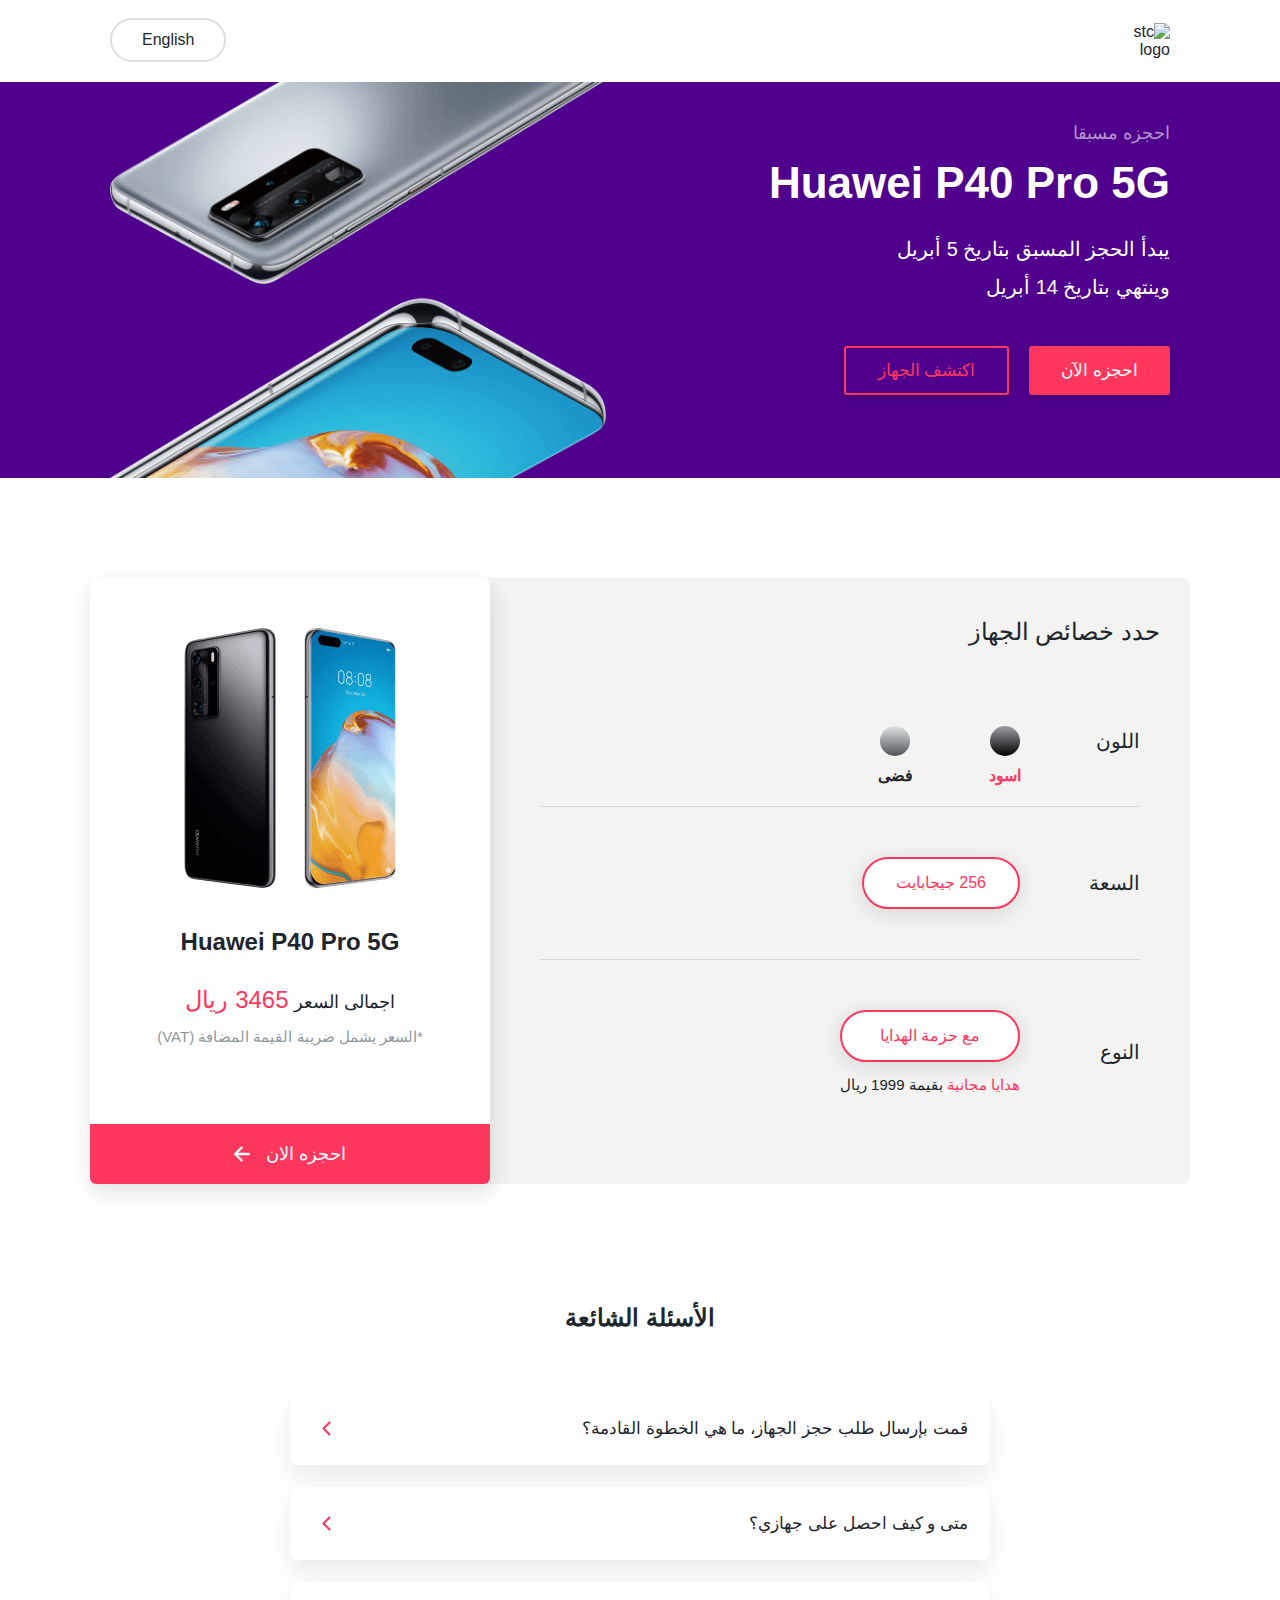
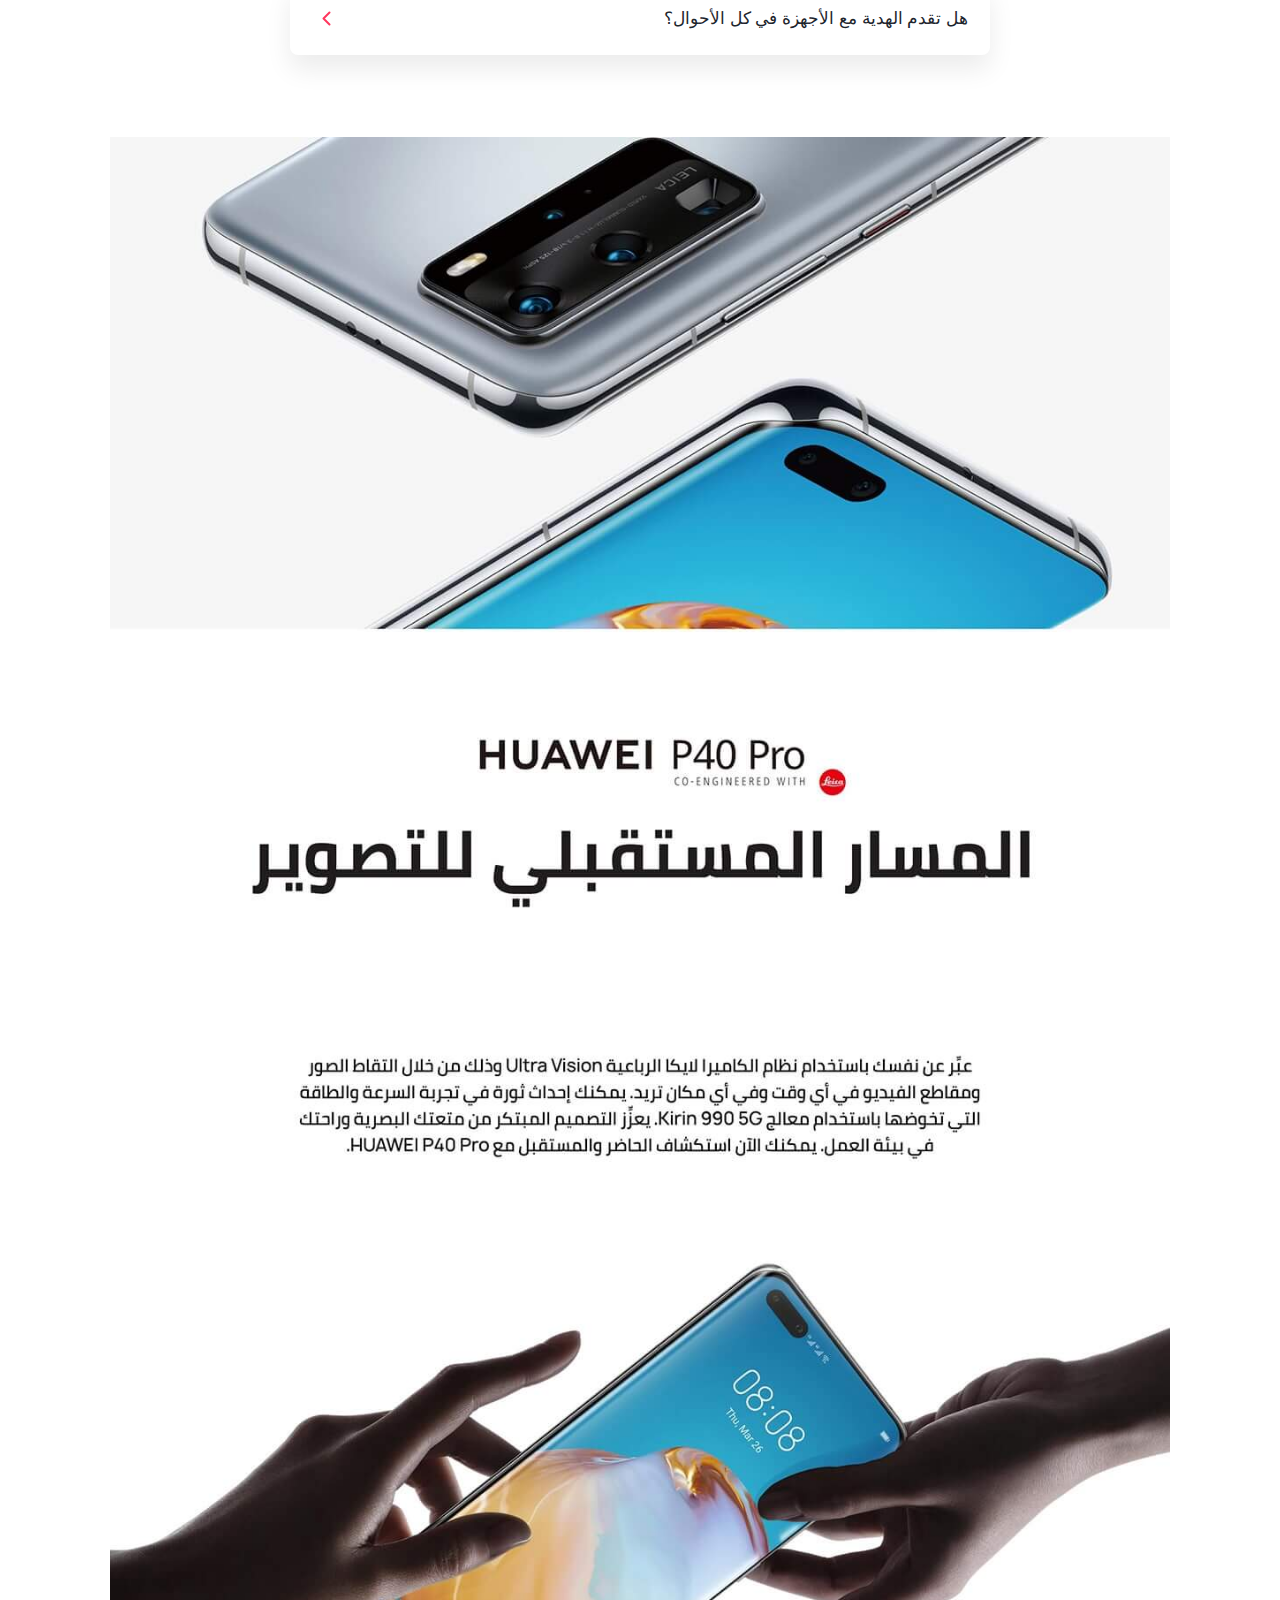
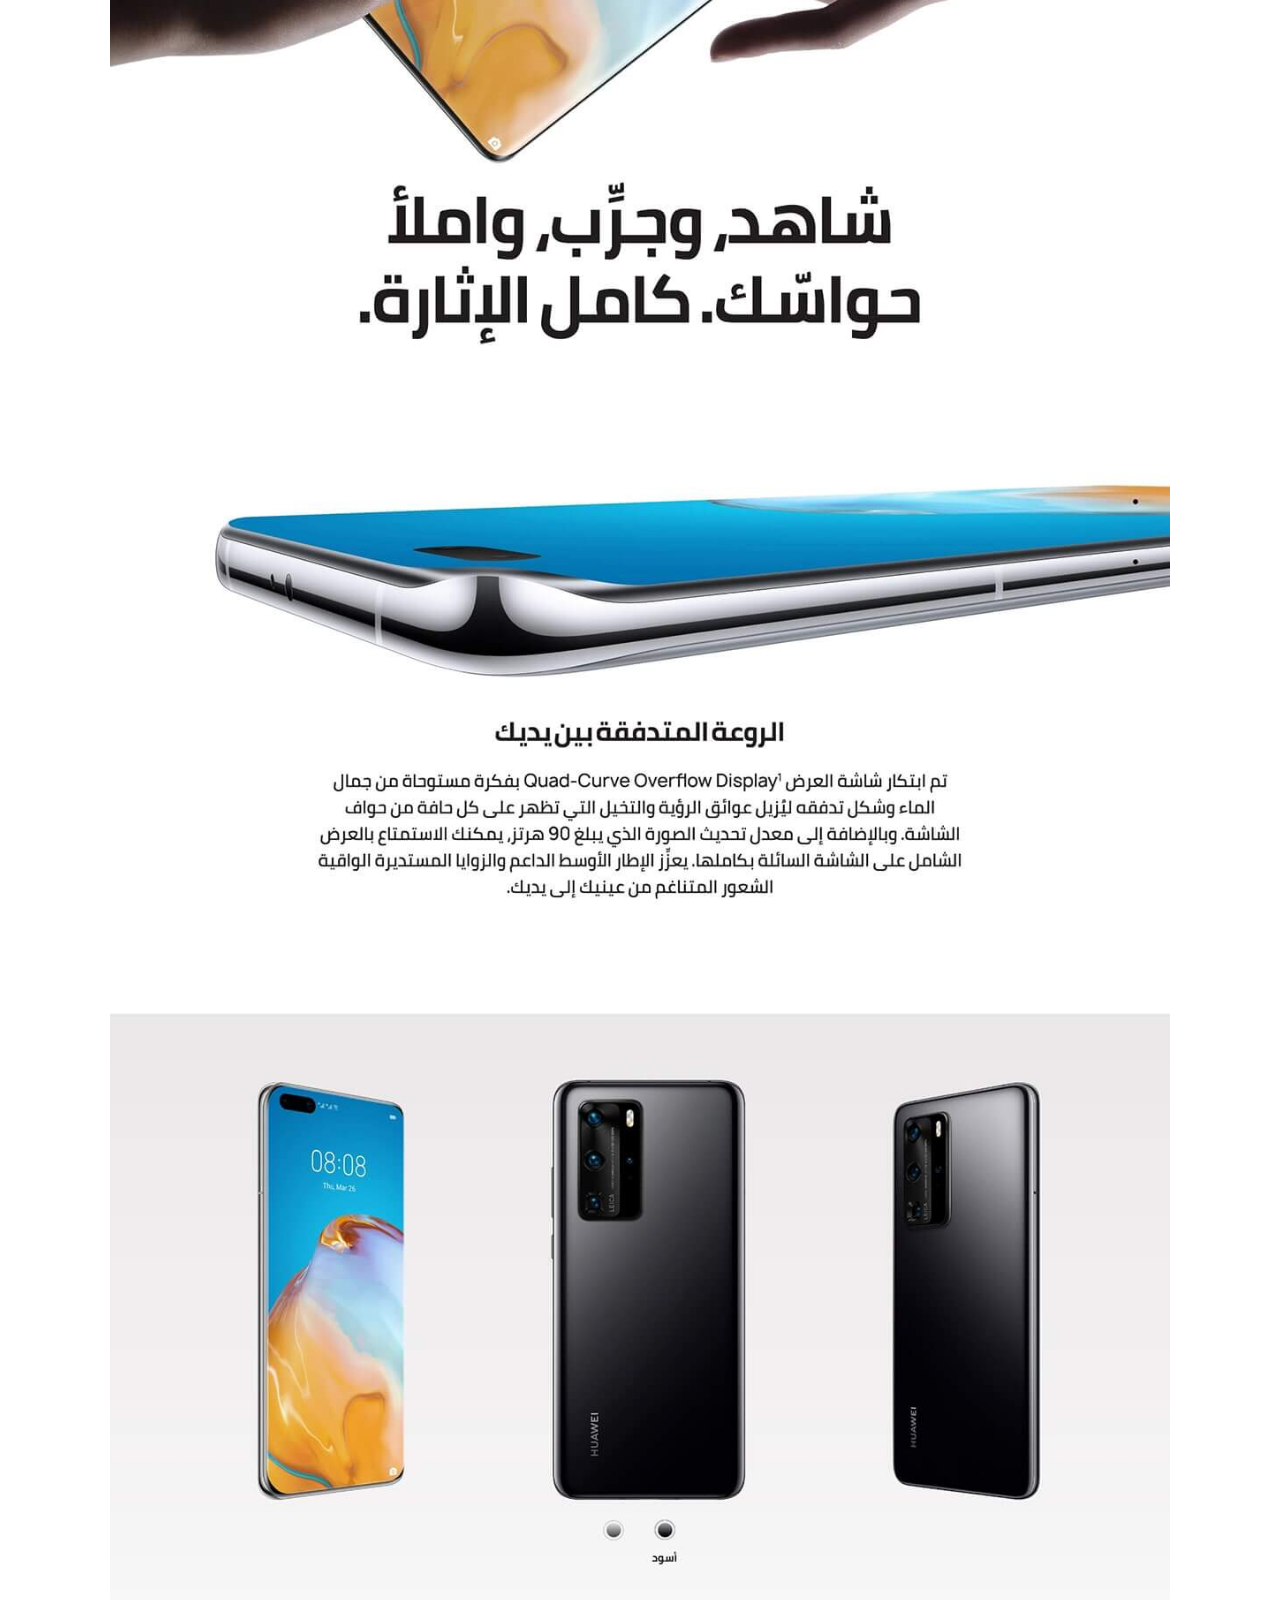
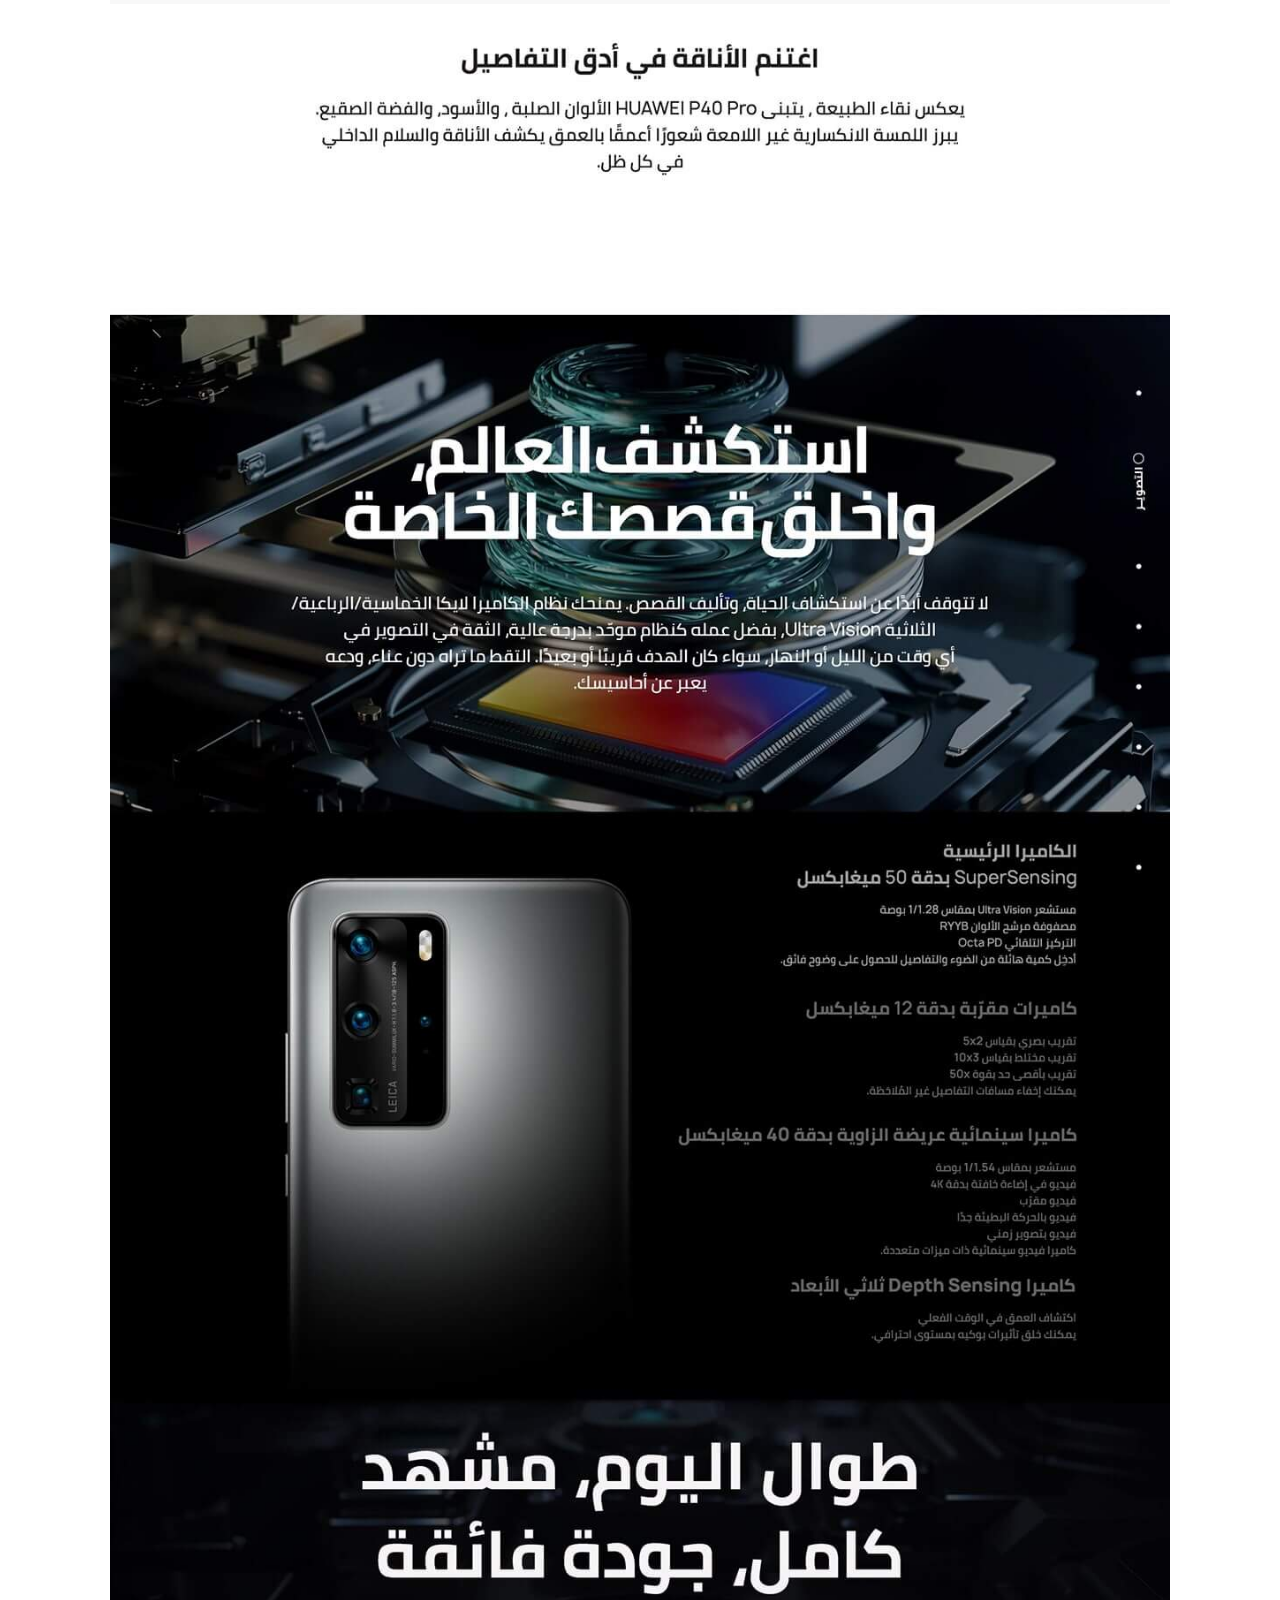
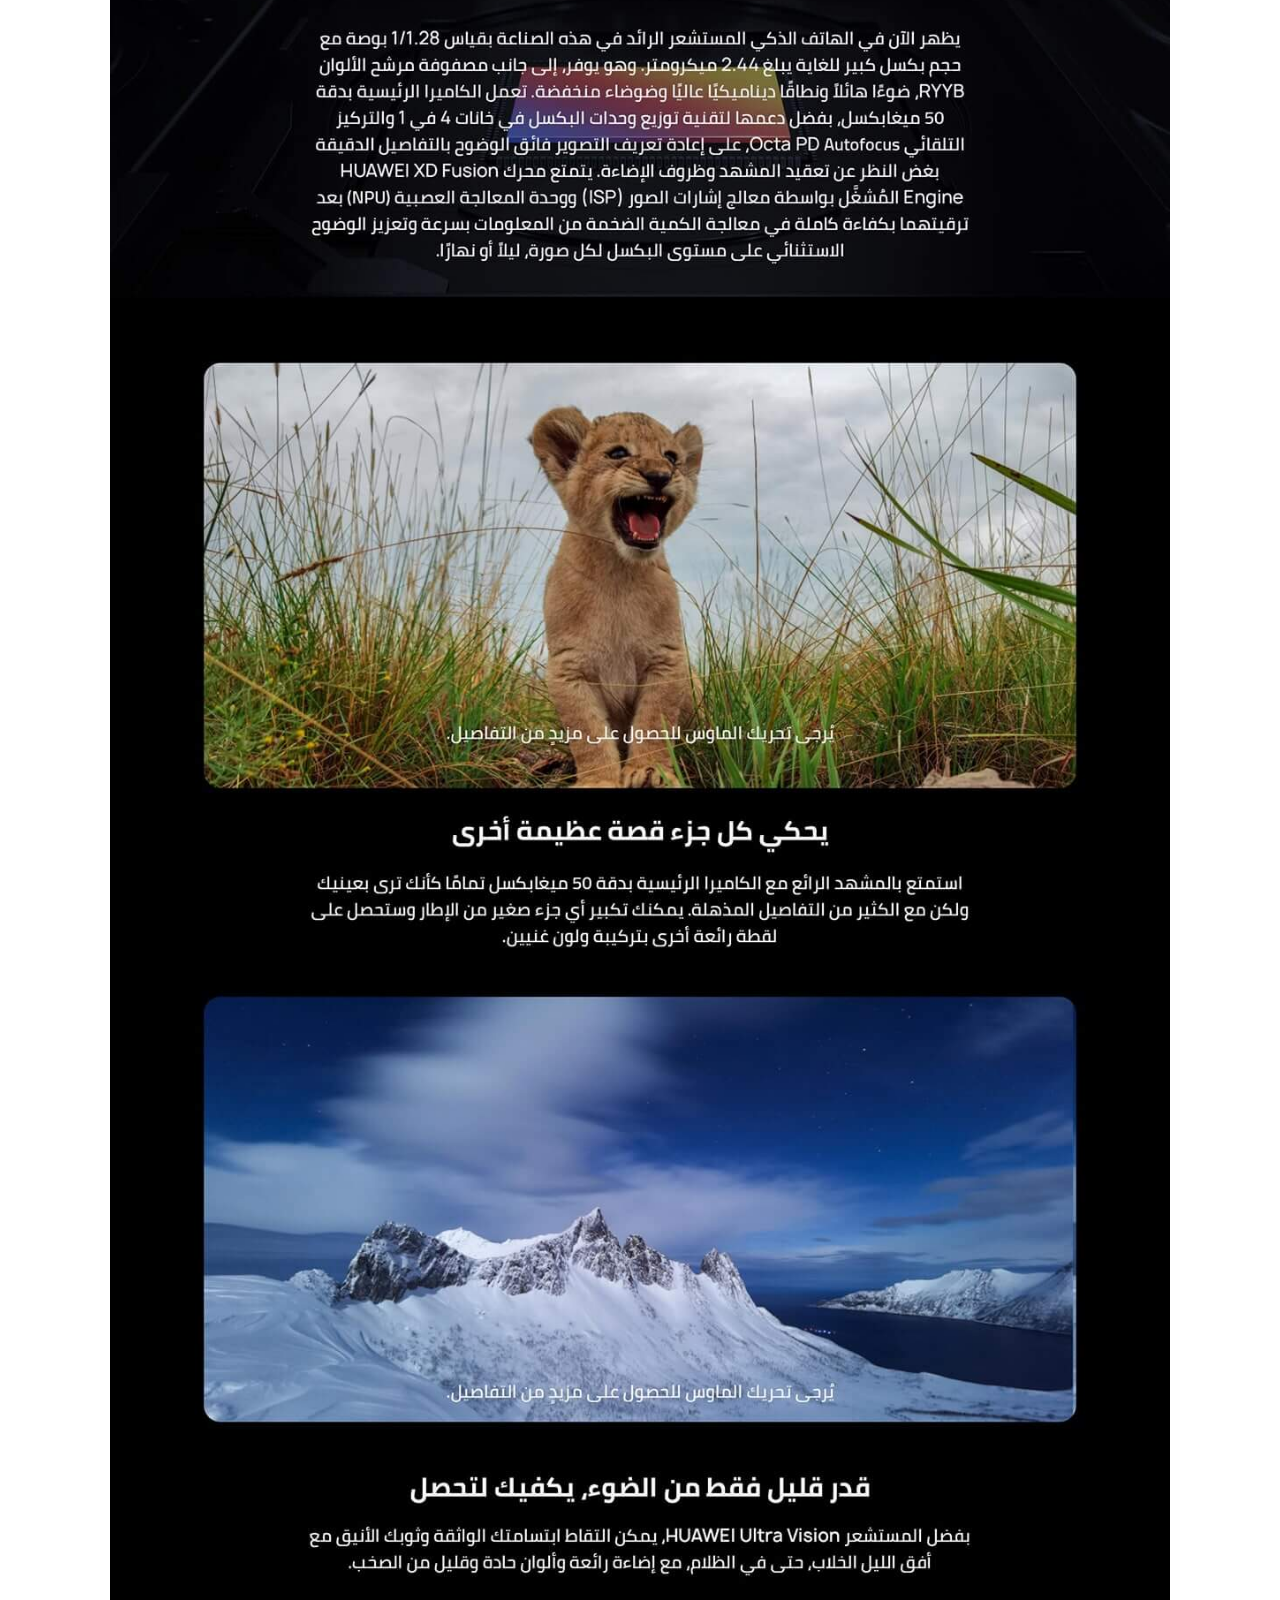
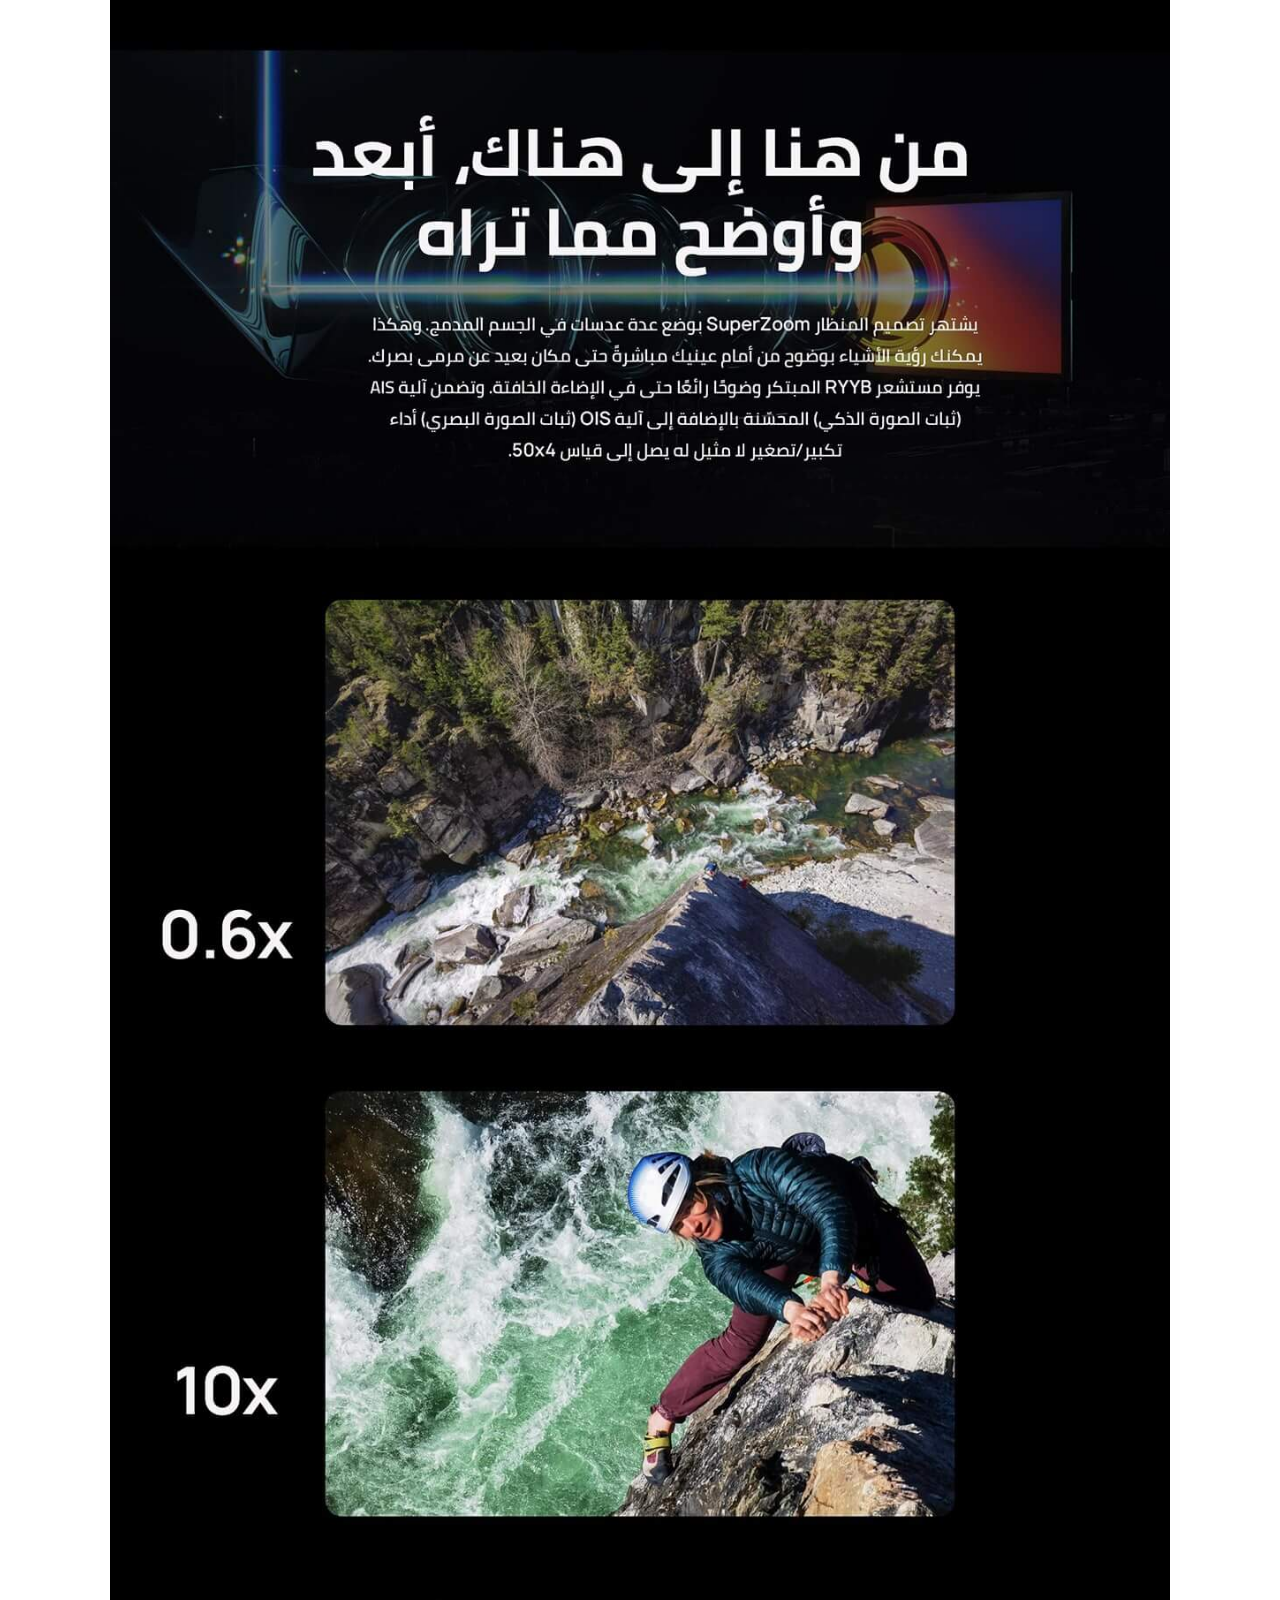
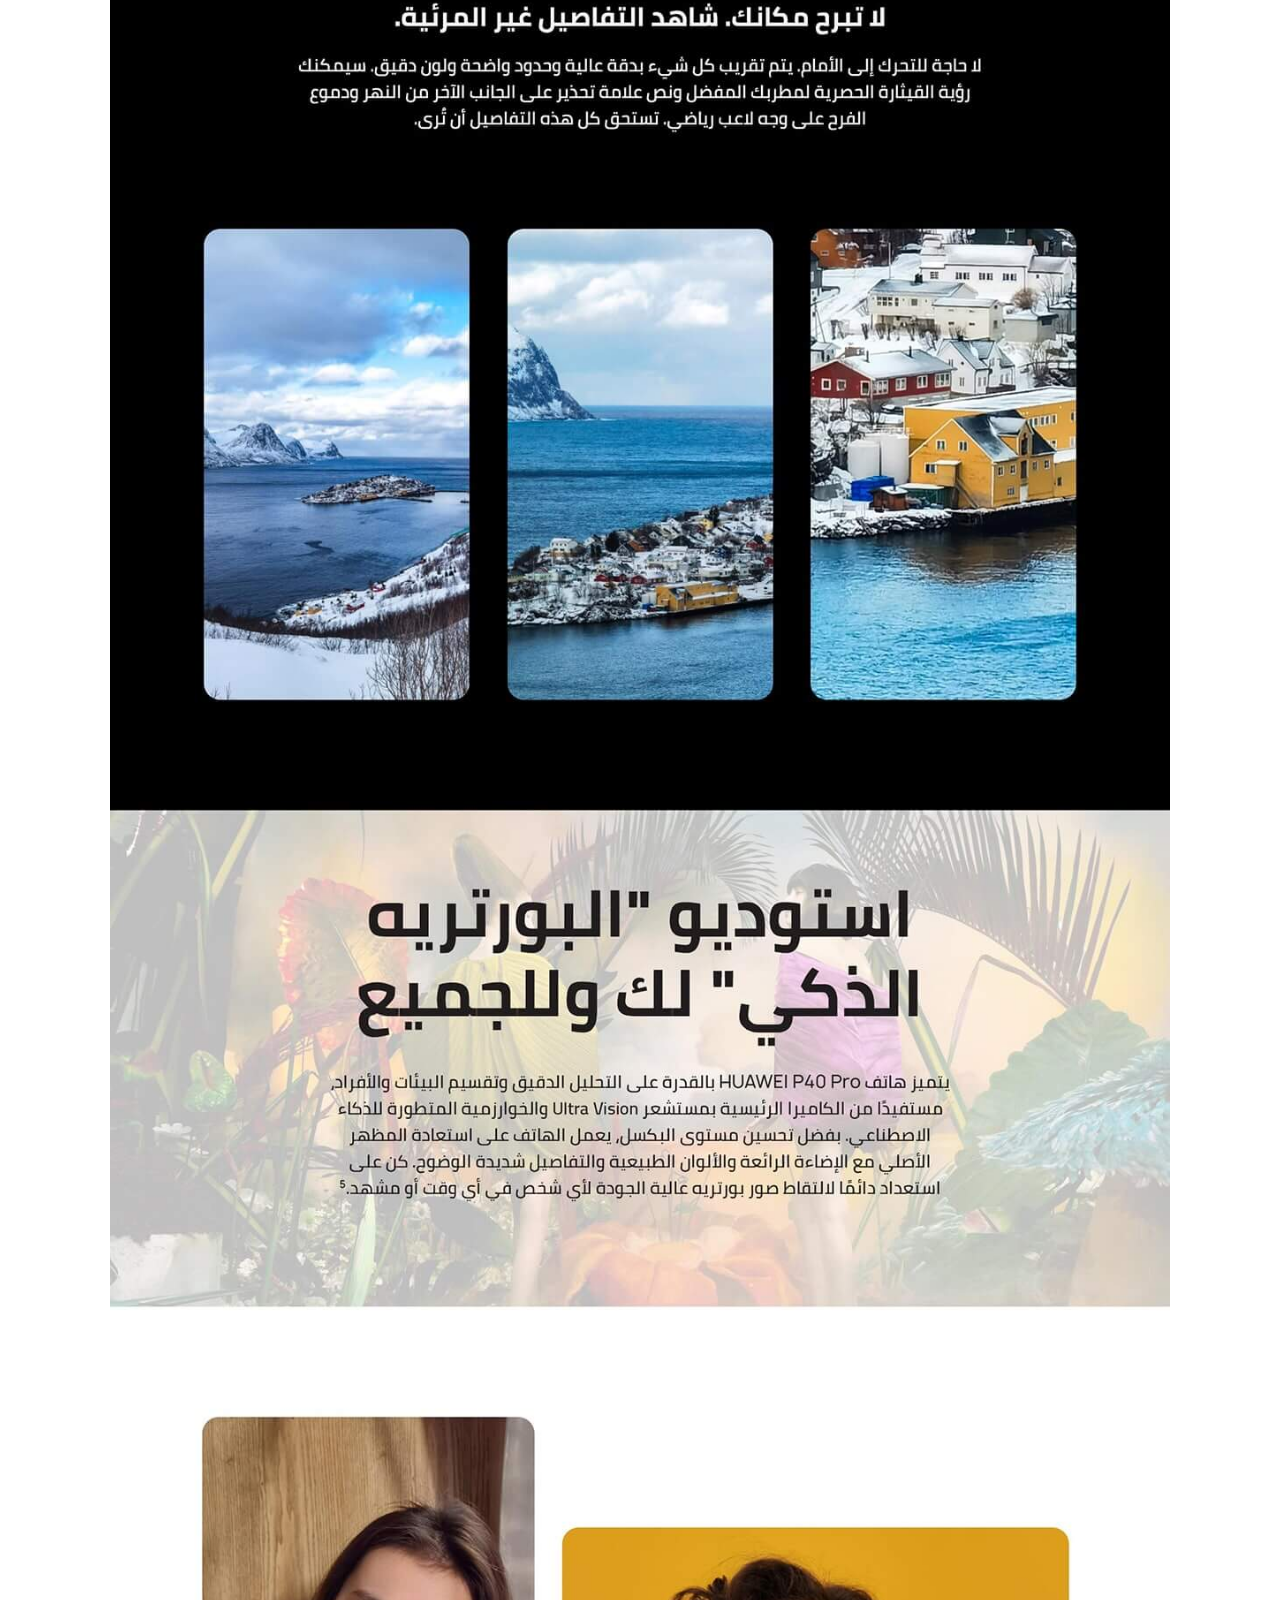
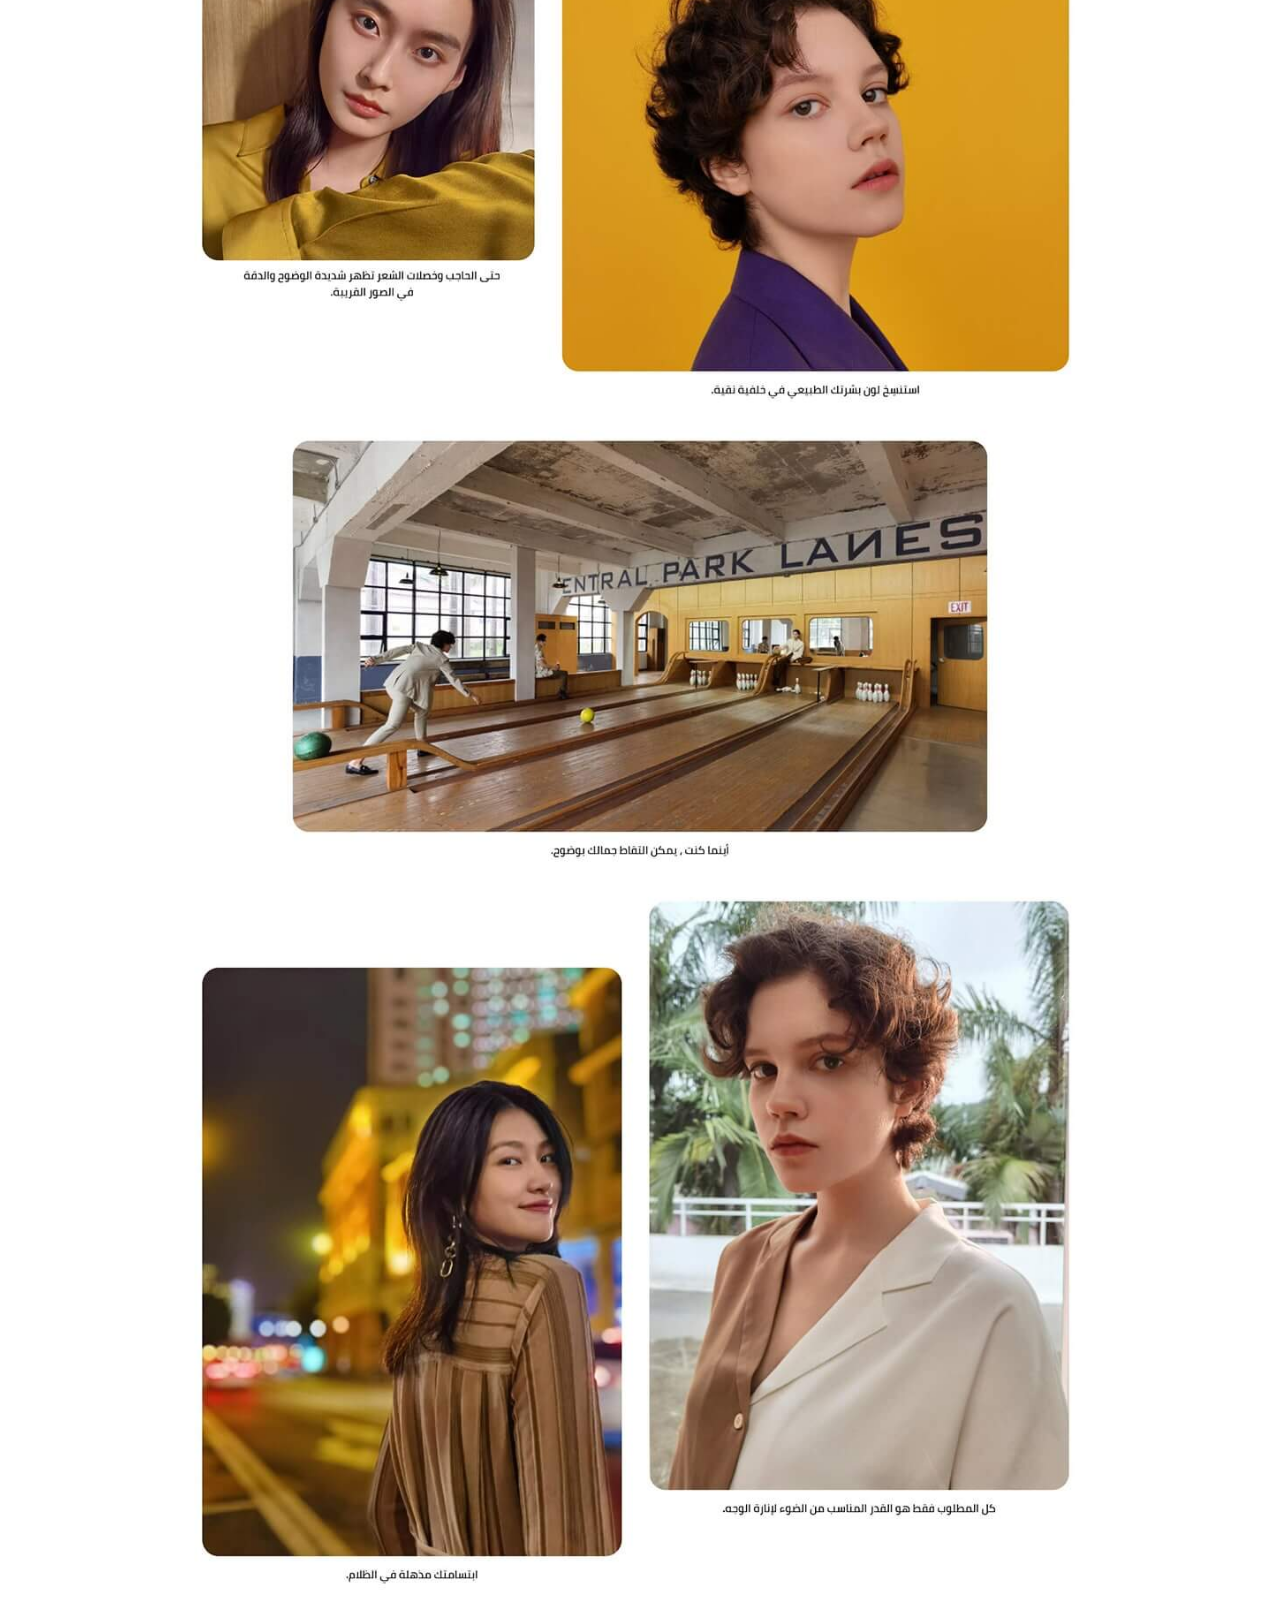
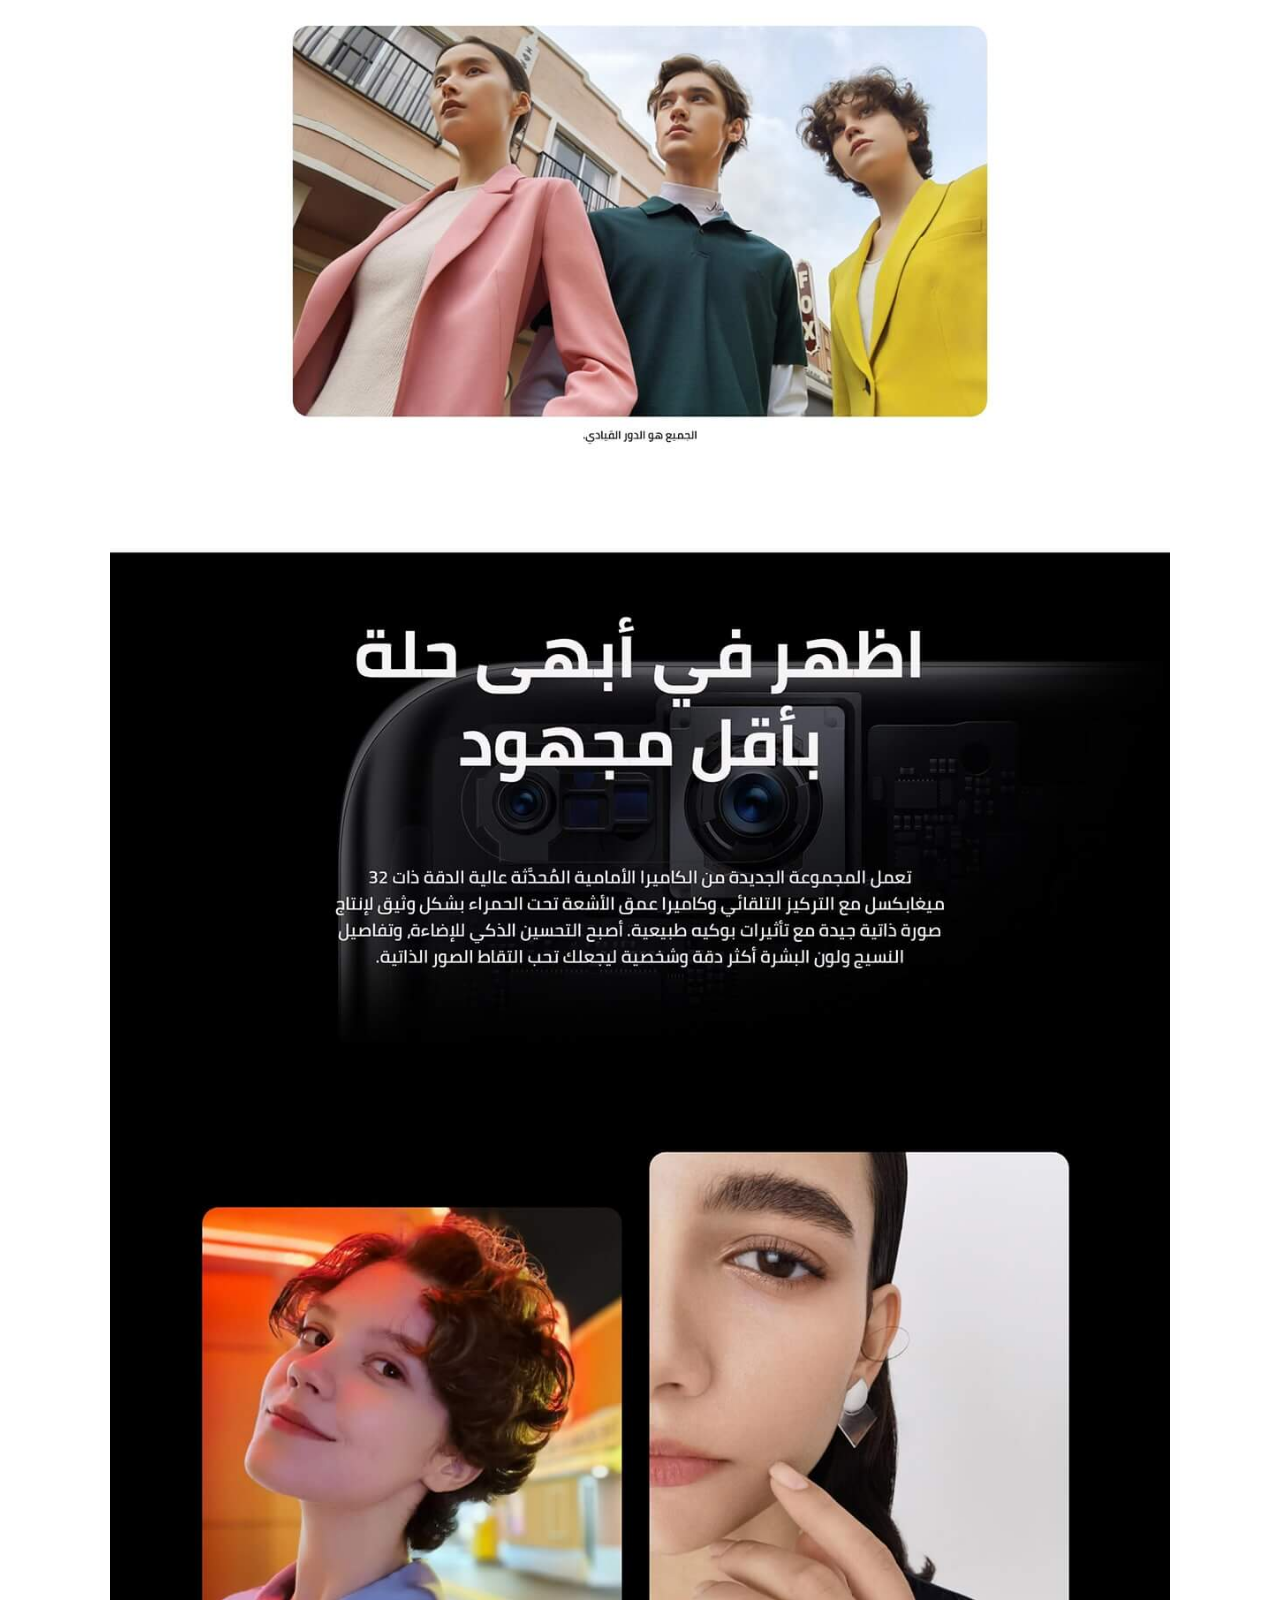
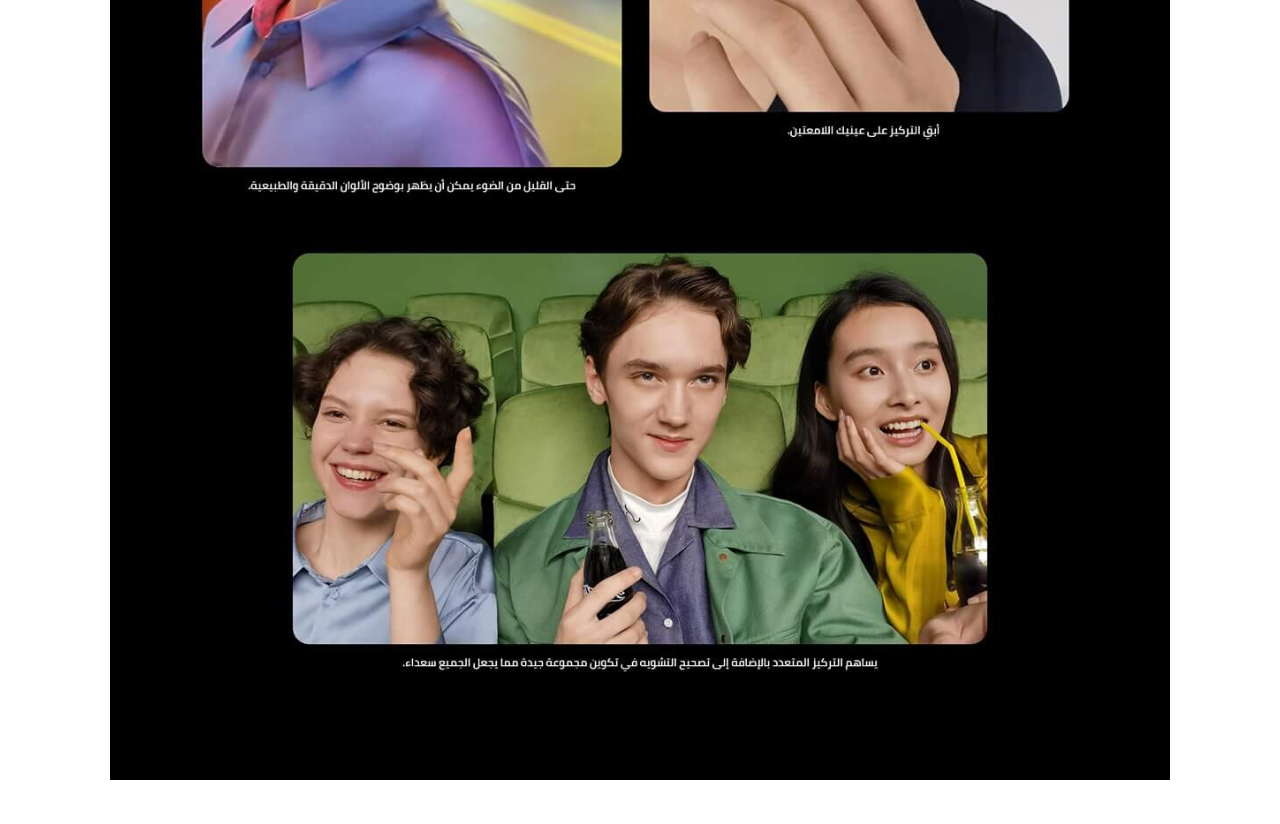
==== commit b7d0b62a: "Text editing" ====
--- a/ar/index.html
+++ b/ar/index.html
@@ -51,7 +51,7 @@
       <div class="modal-layer" onclick="closeModal()"></div>
       <div class="content">
         <div class="modal-head">
-          <h4>شروط وأحكام طلبات الأجهزة المسبقة</h4>
+          <h4>شروط وأحكام حجوزات الأجهزة المسبقة</h4>
           <img class="close" src="/assets/img/icons/close-outline.svg" alt="close-outline icon" onclick="closeModal()">
         </div>
         <div class="modal-body">
@@ -72,7 +72,7 @@
           <h5>احجزه مسبقا </h5>
           <h1>Huawei P40 Pro 5G</h1>
           <p>
-            يبدأ الطلب المسبق بتاريخ 5 أبريل
+            يبدأ الحجز المسبق بتاريخ 5 أبريل
             <br />
             وينتهي بتاريخ 14 أبريل
           </p>
@@ -203,7 +203,7 @@
               <input type="checkbox" id="accept-terms" required />
               <label for="accept-terms">
                 <span>أنا اوافق على</span>
-                <button type="button" onclick="openModal('terms-and-conditions-modal-ar')">شروط وأحكام الطلب المسبق</button
+                <button type="button" onclick="openModal('terms-and-conditions-modal-ar')">شروط وأحكام الحجز المسبق</button
                 >
               </label>
             </div>
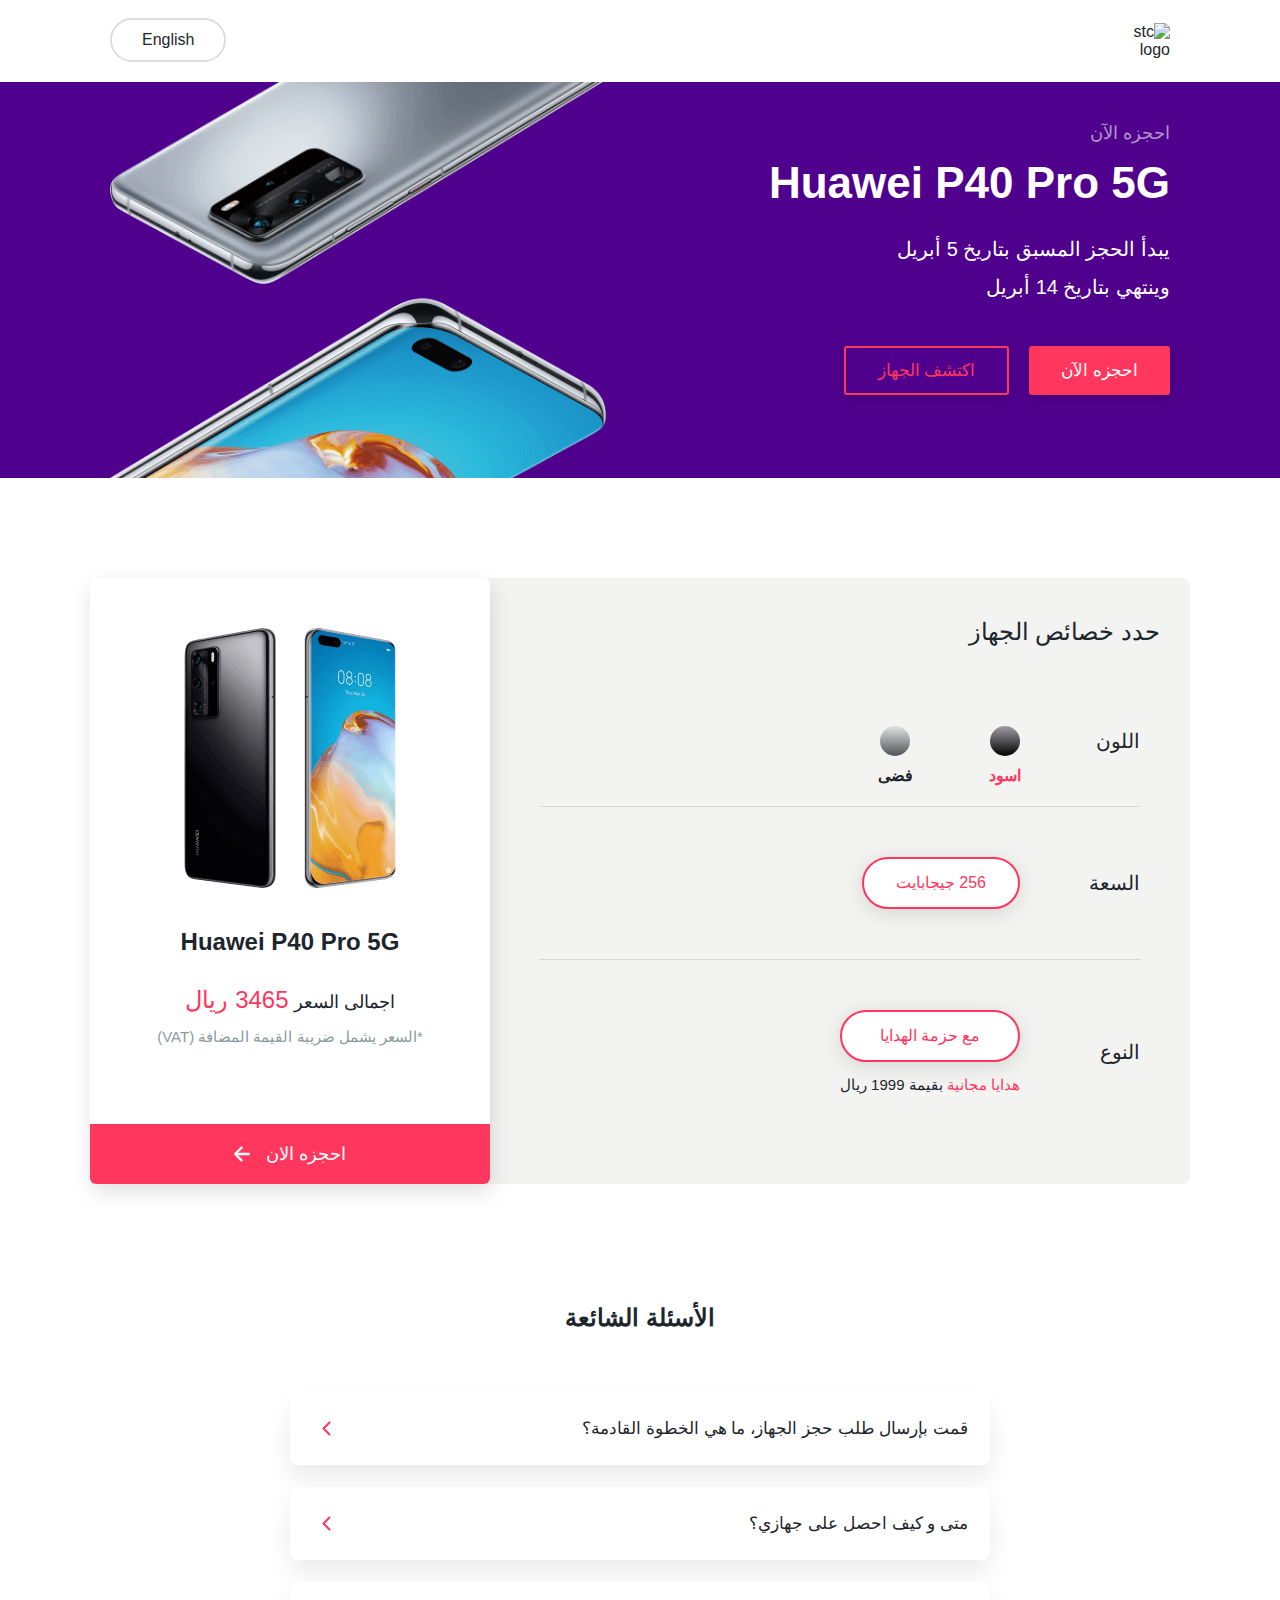
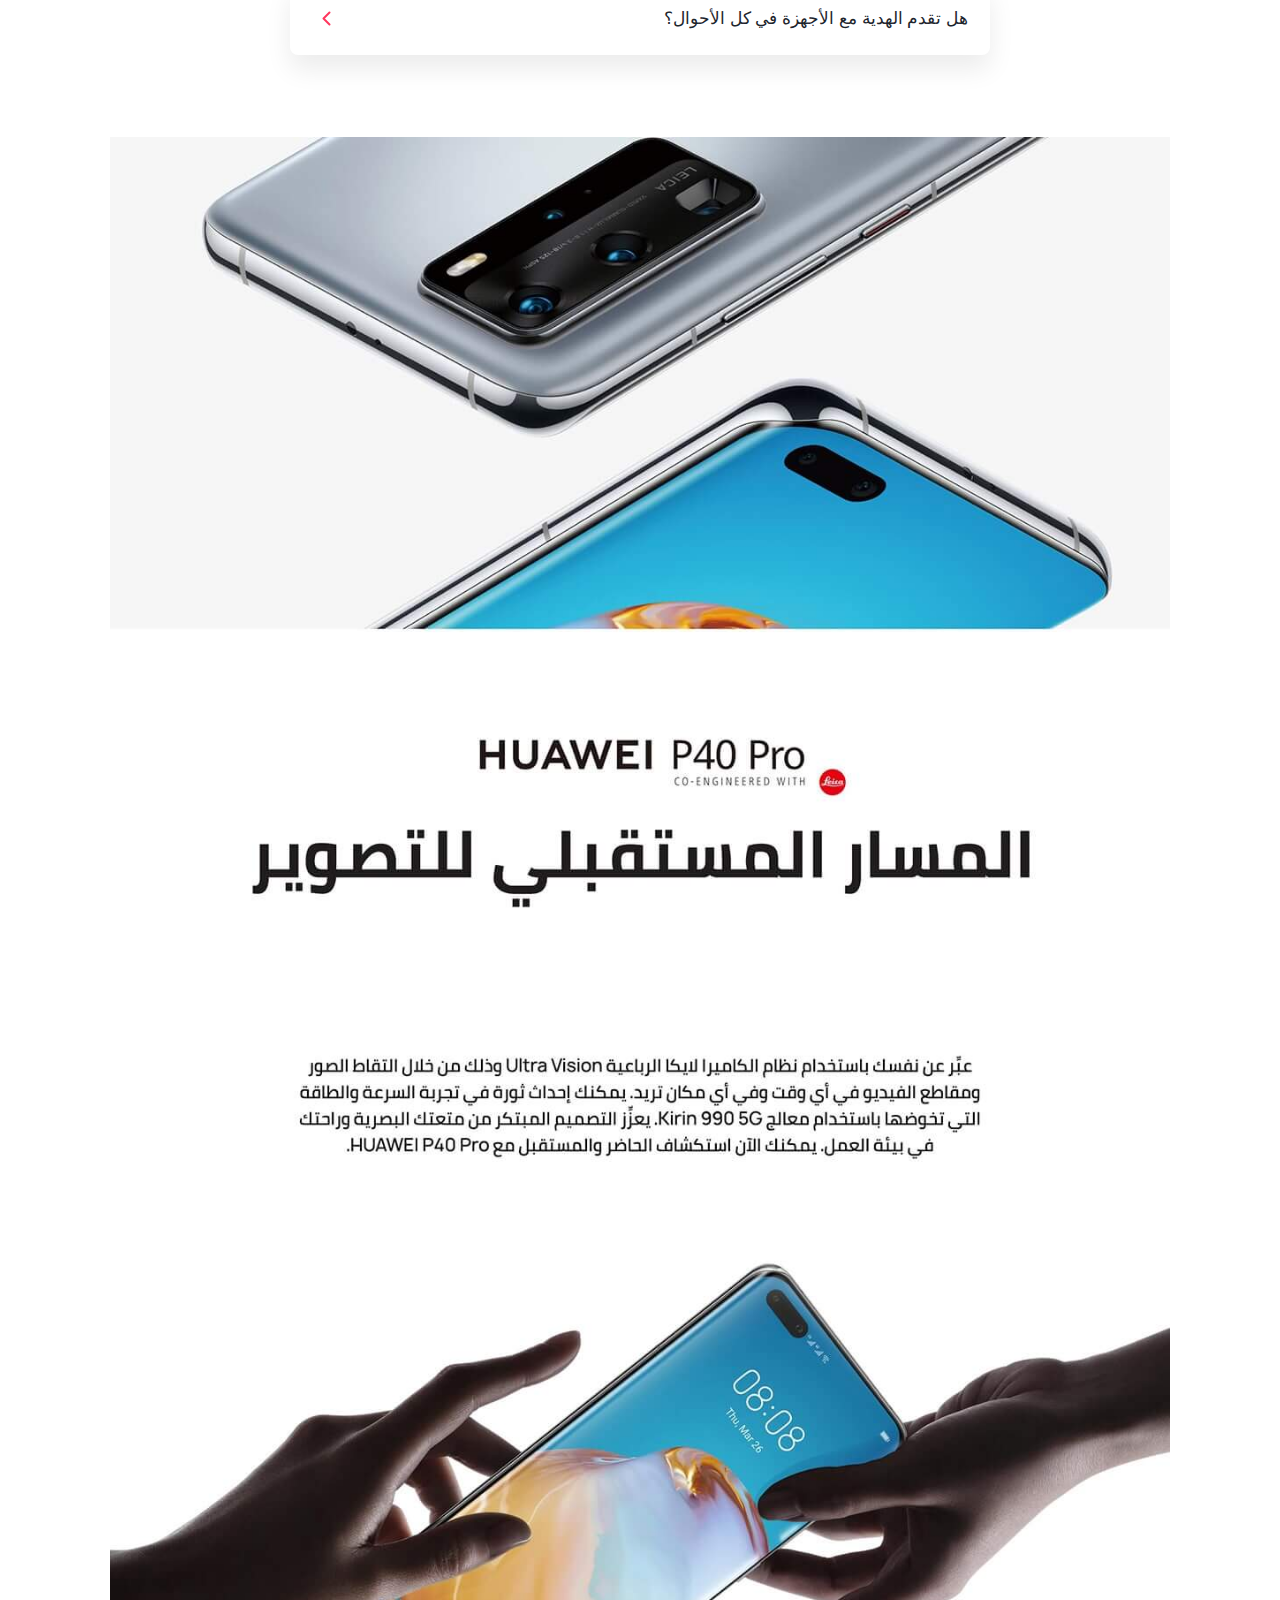
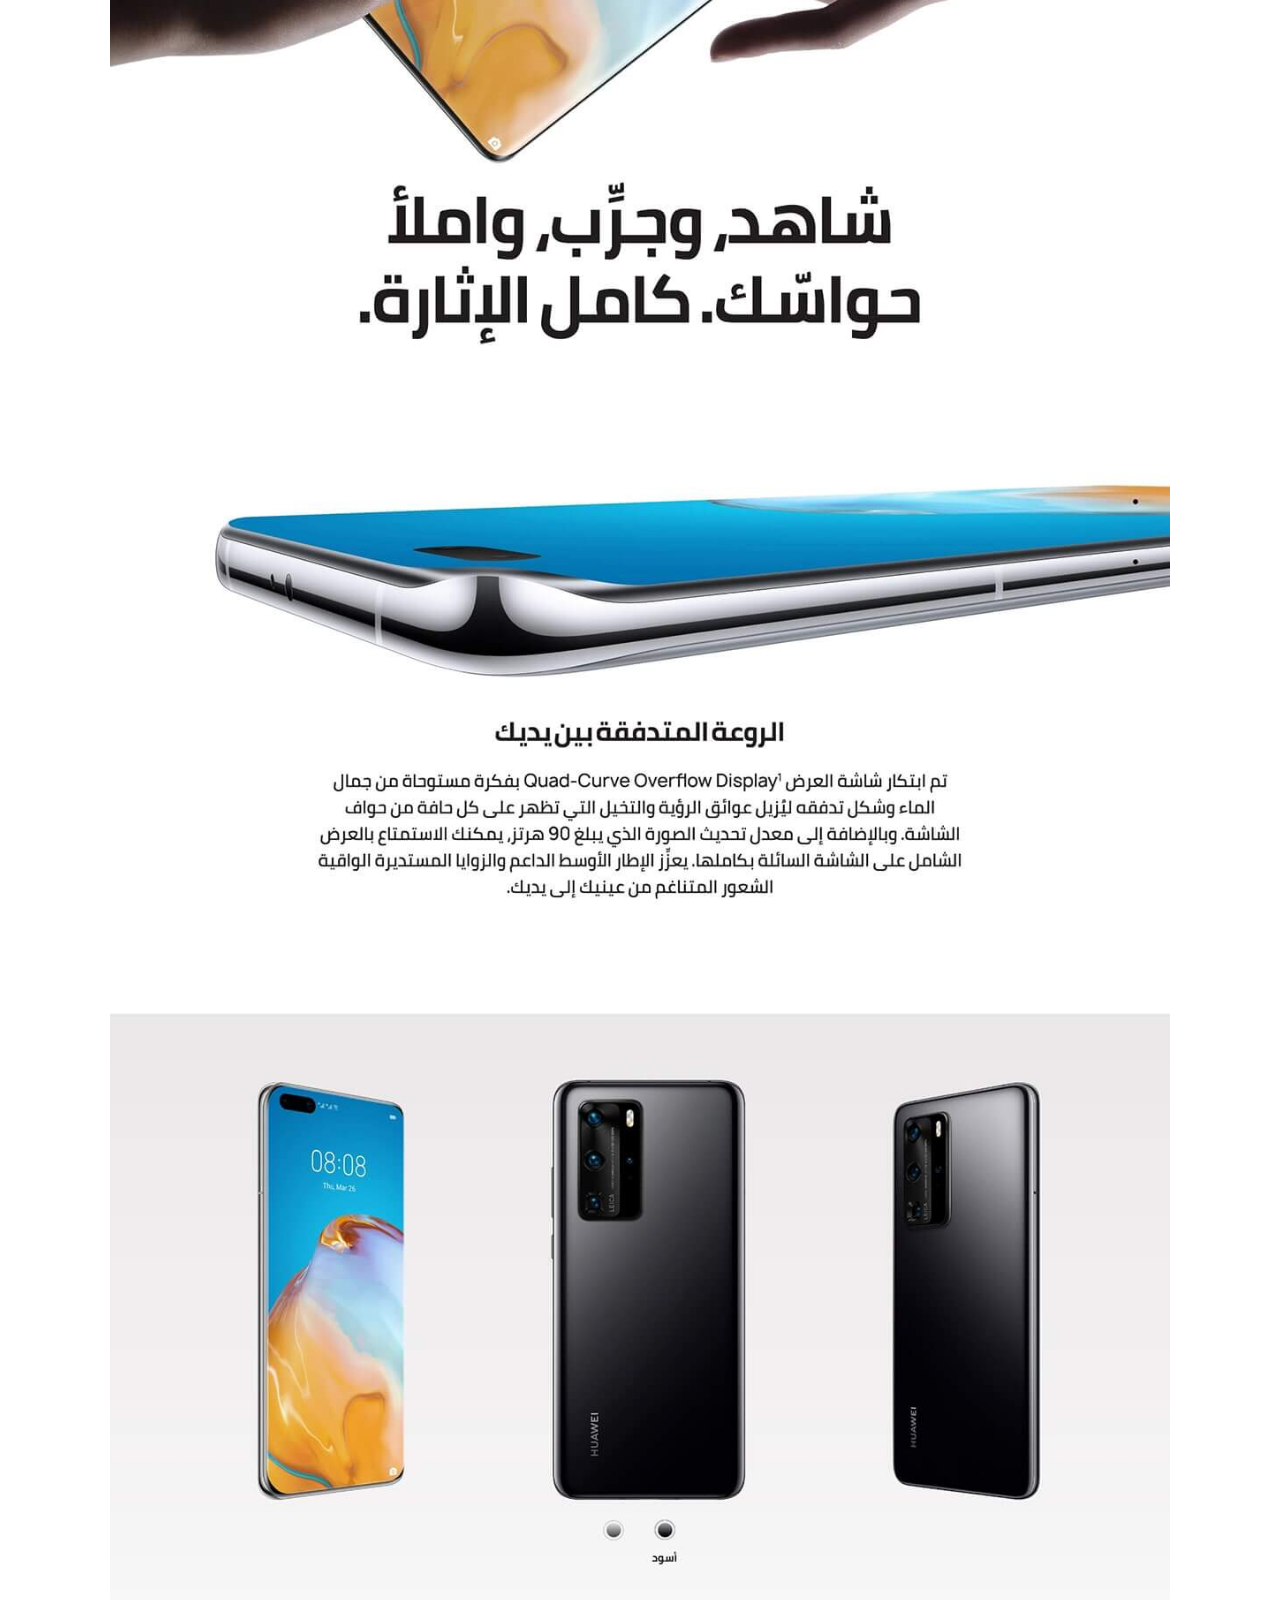
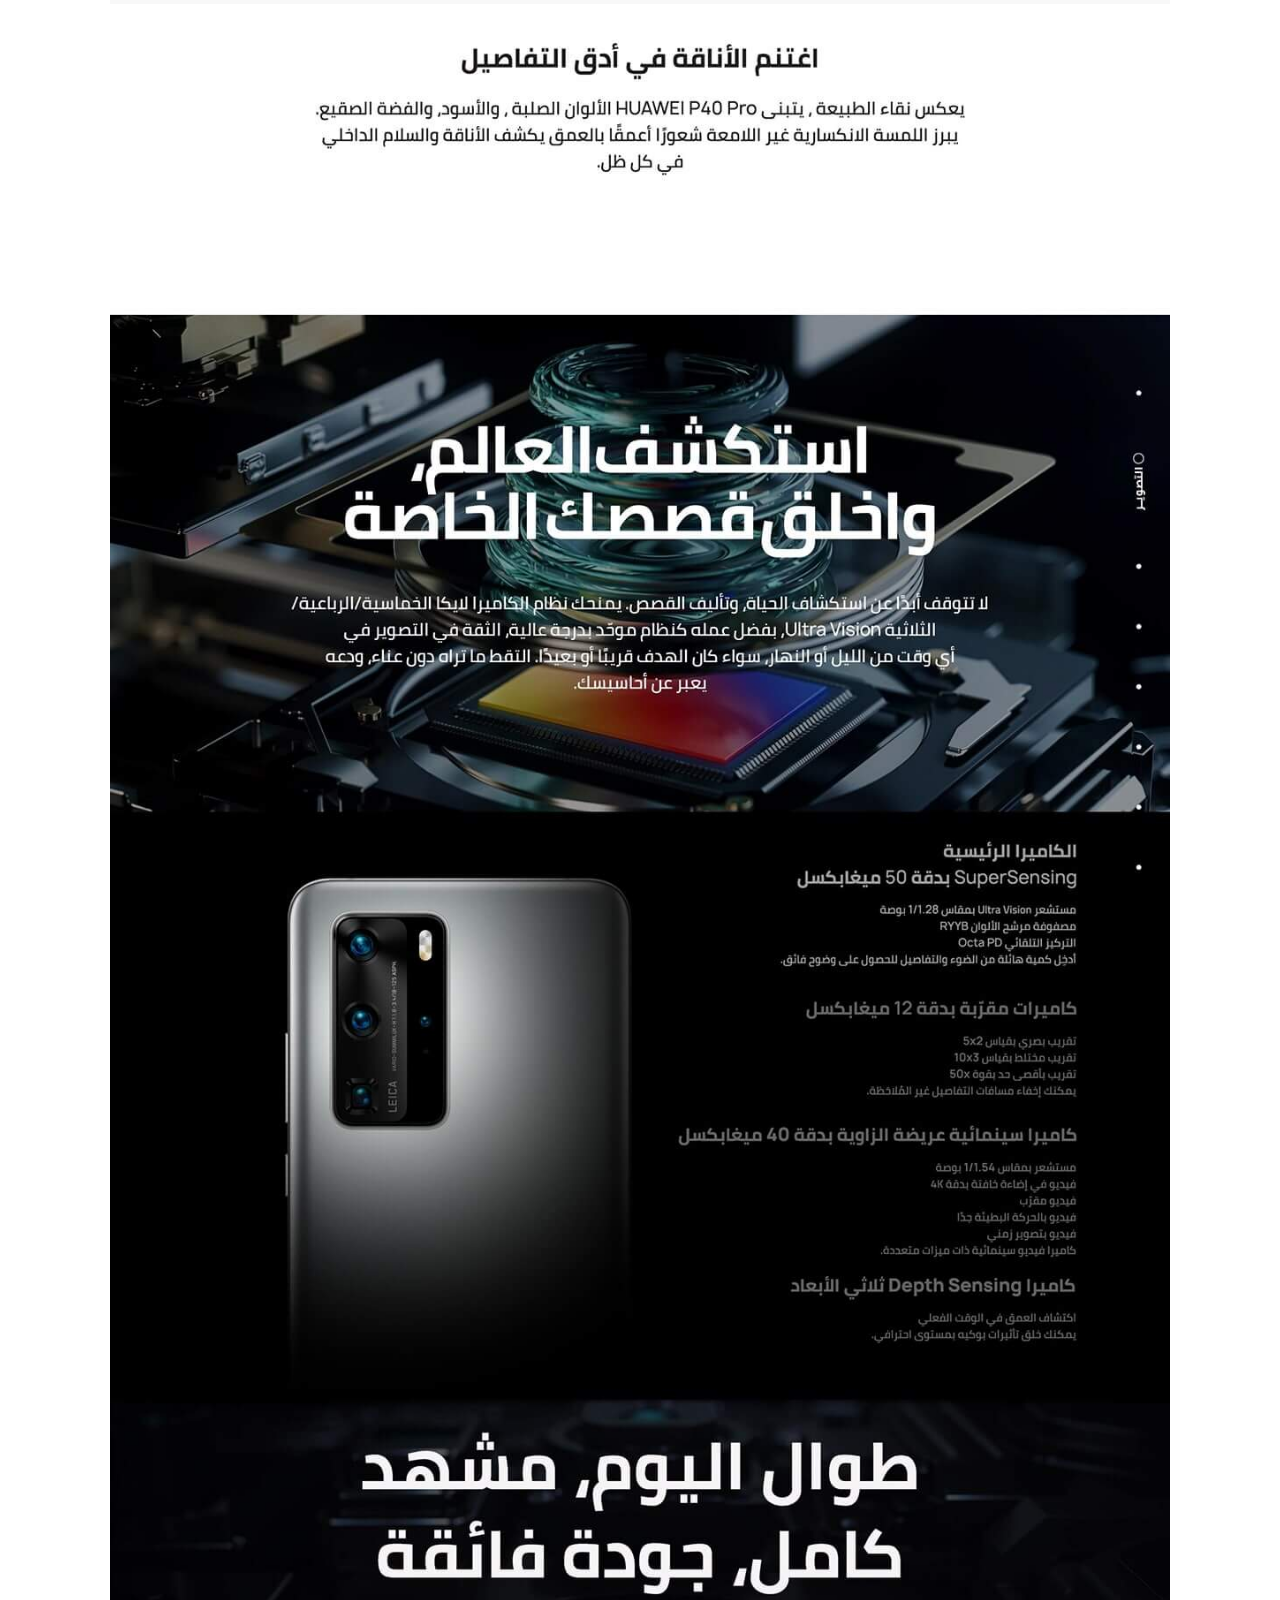
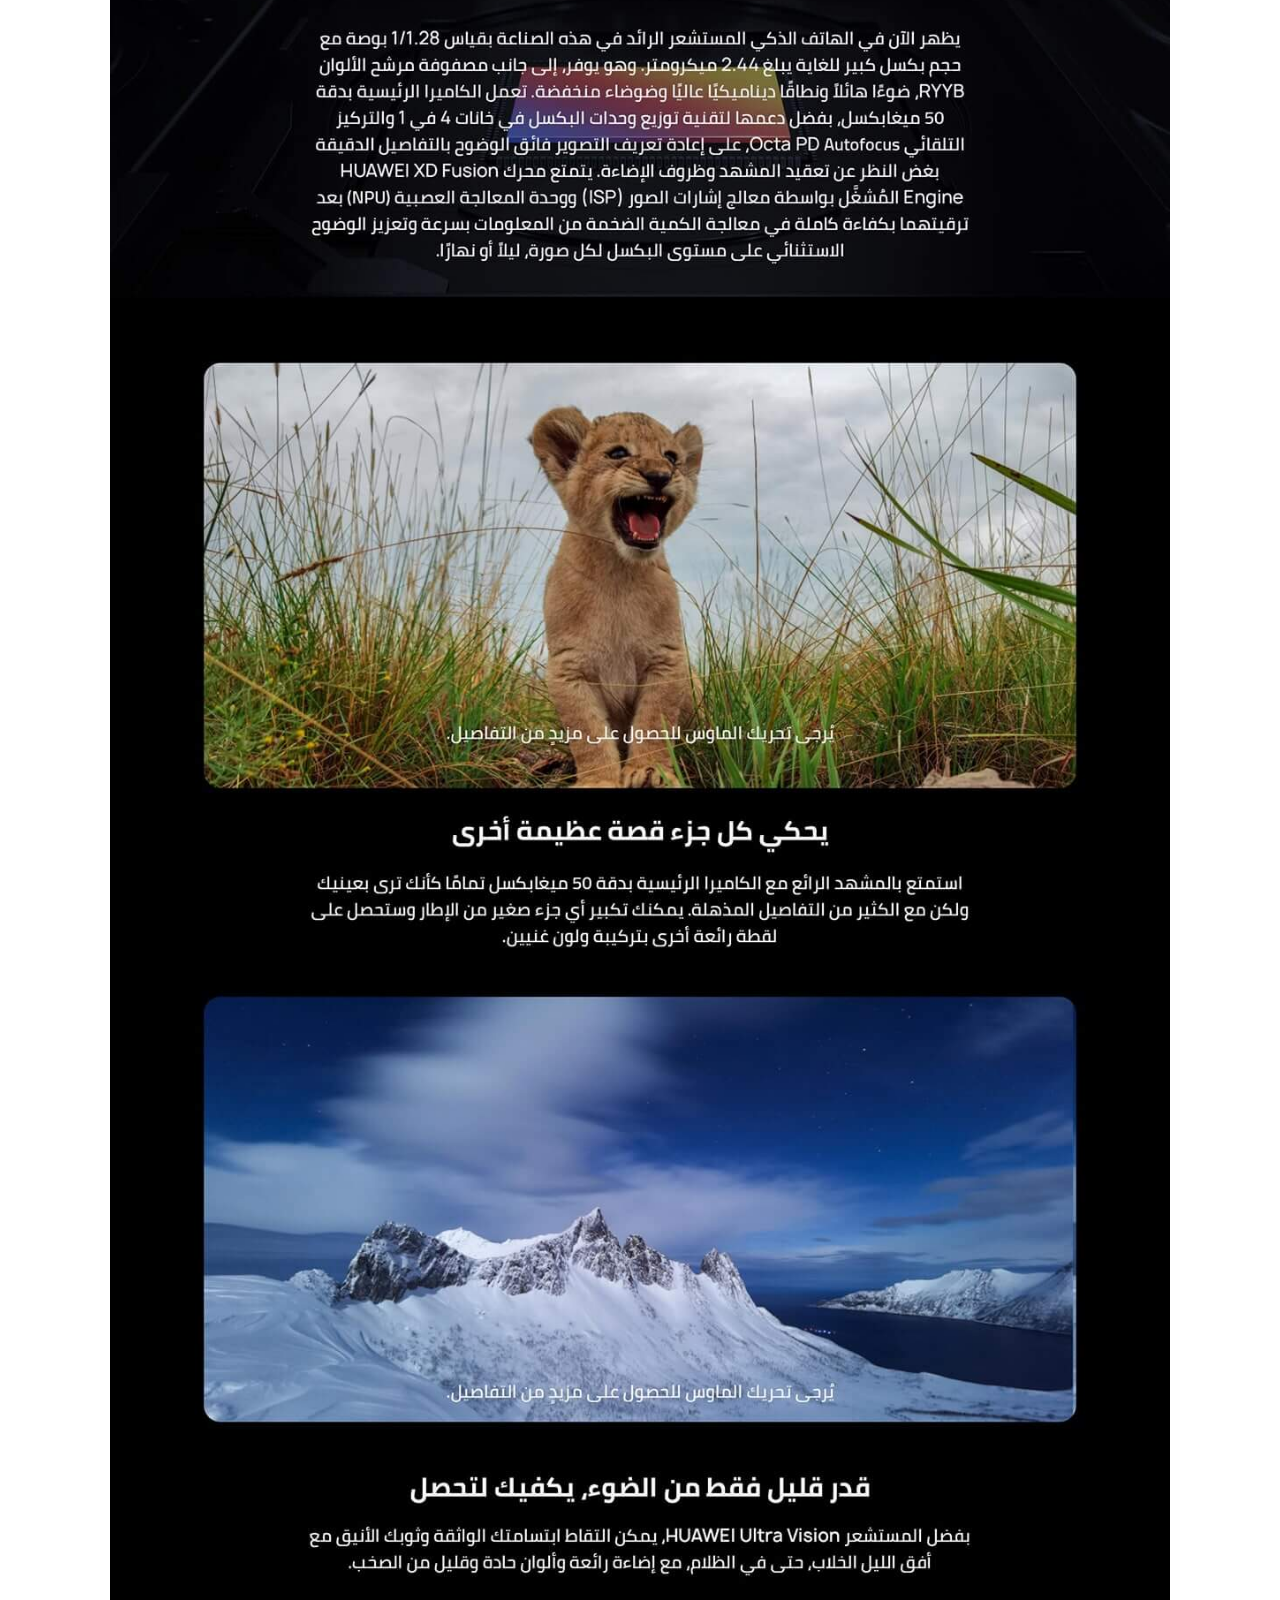
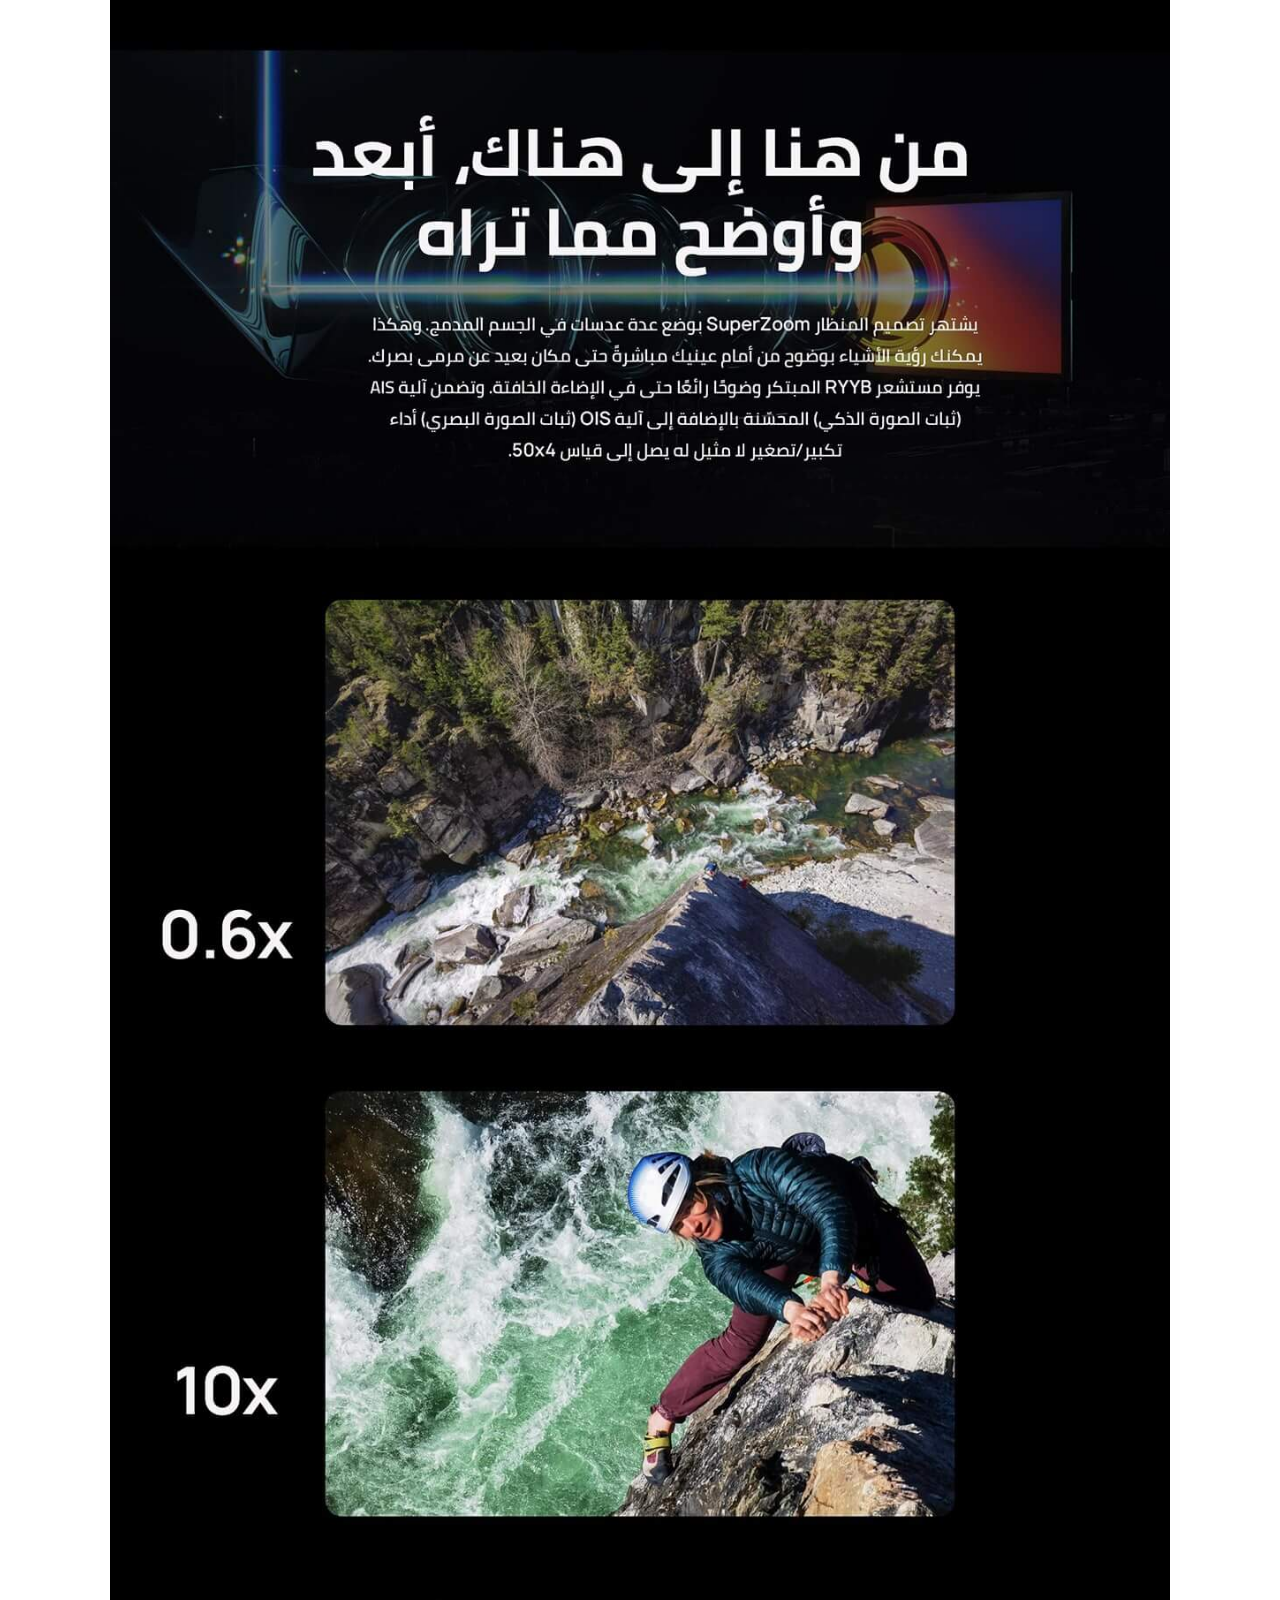
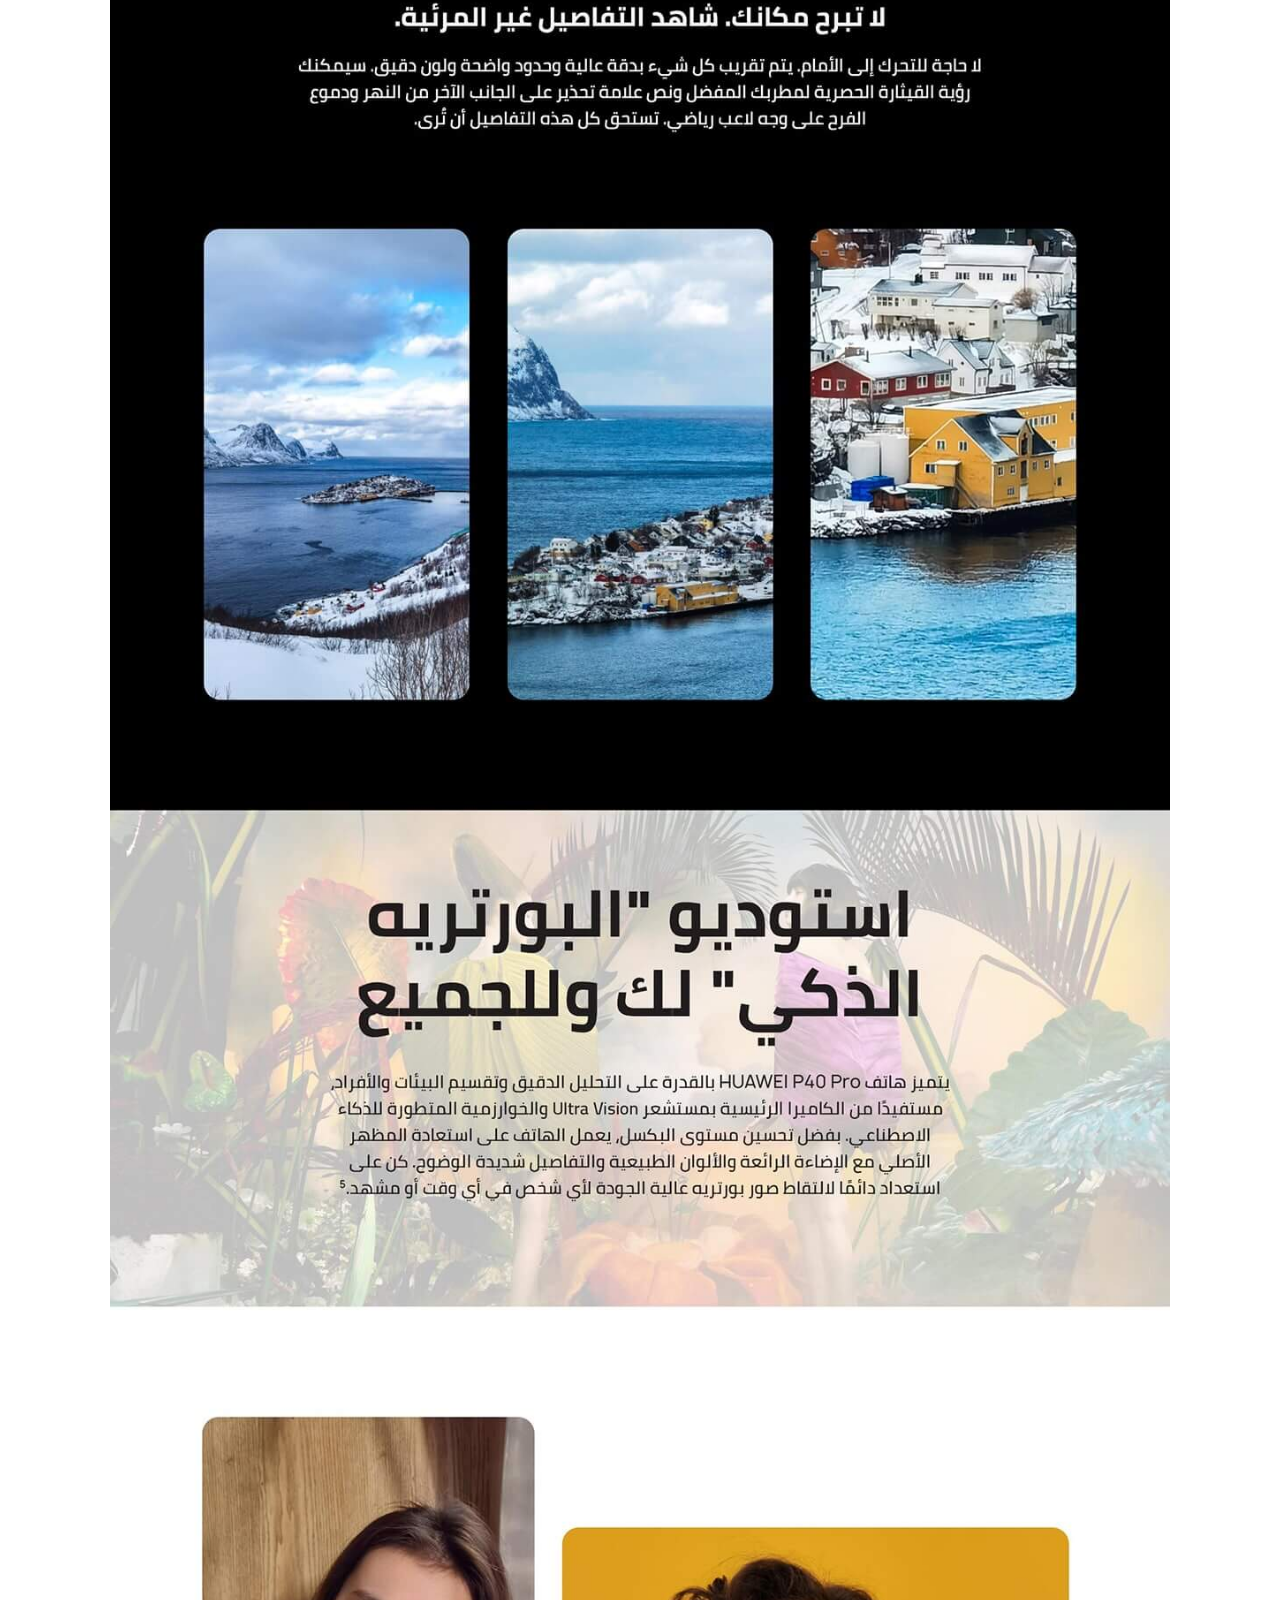
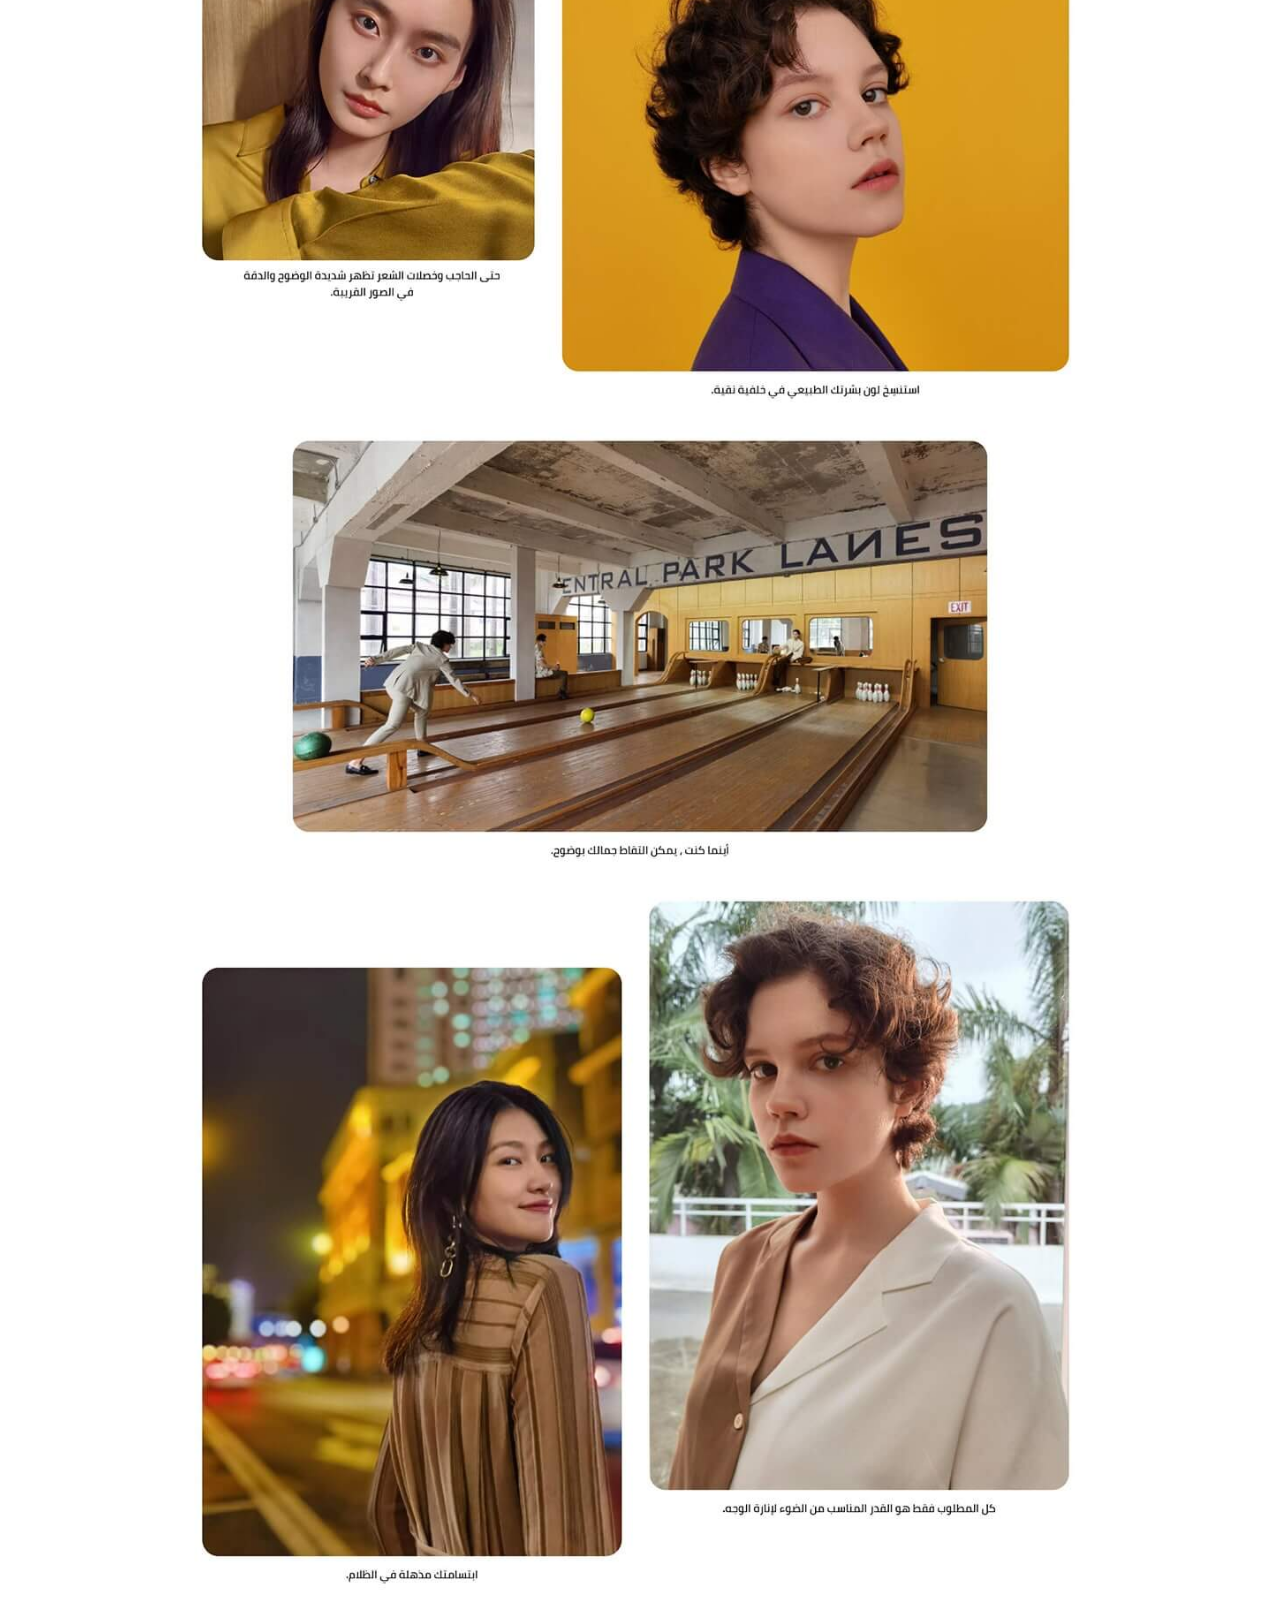
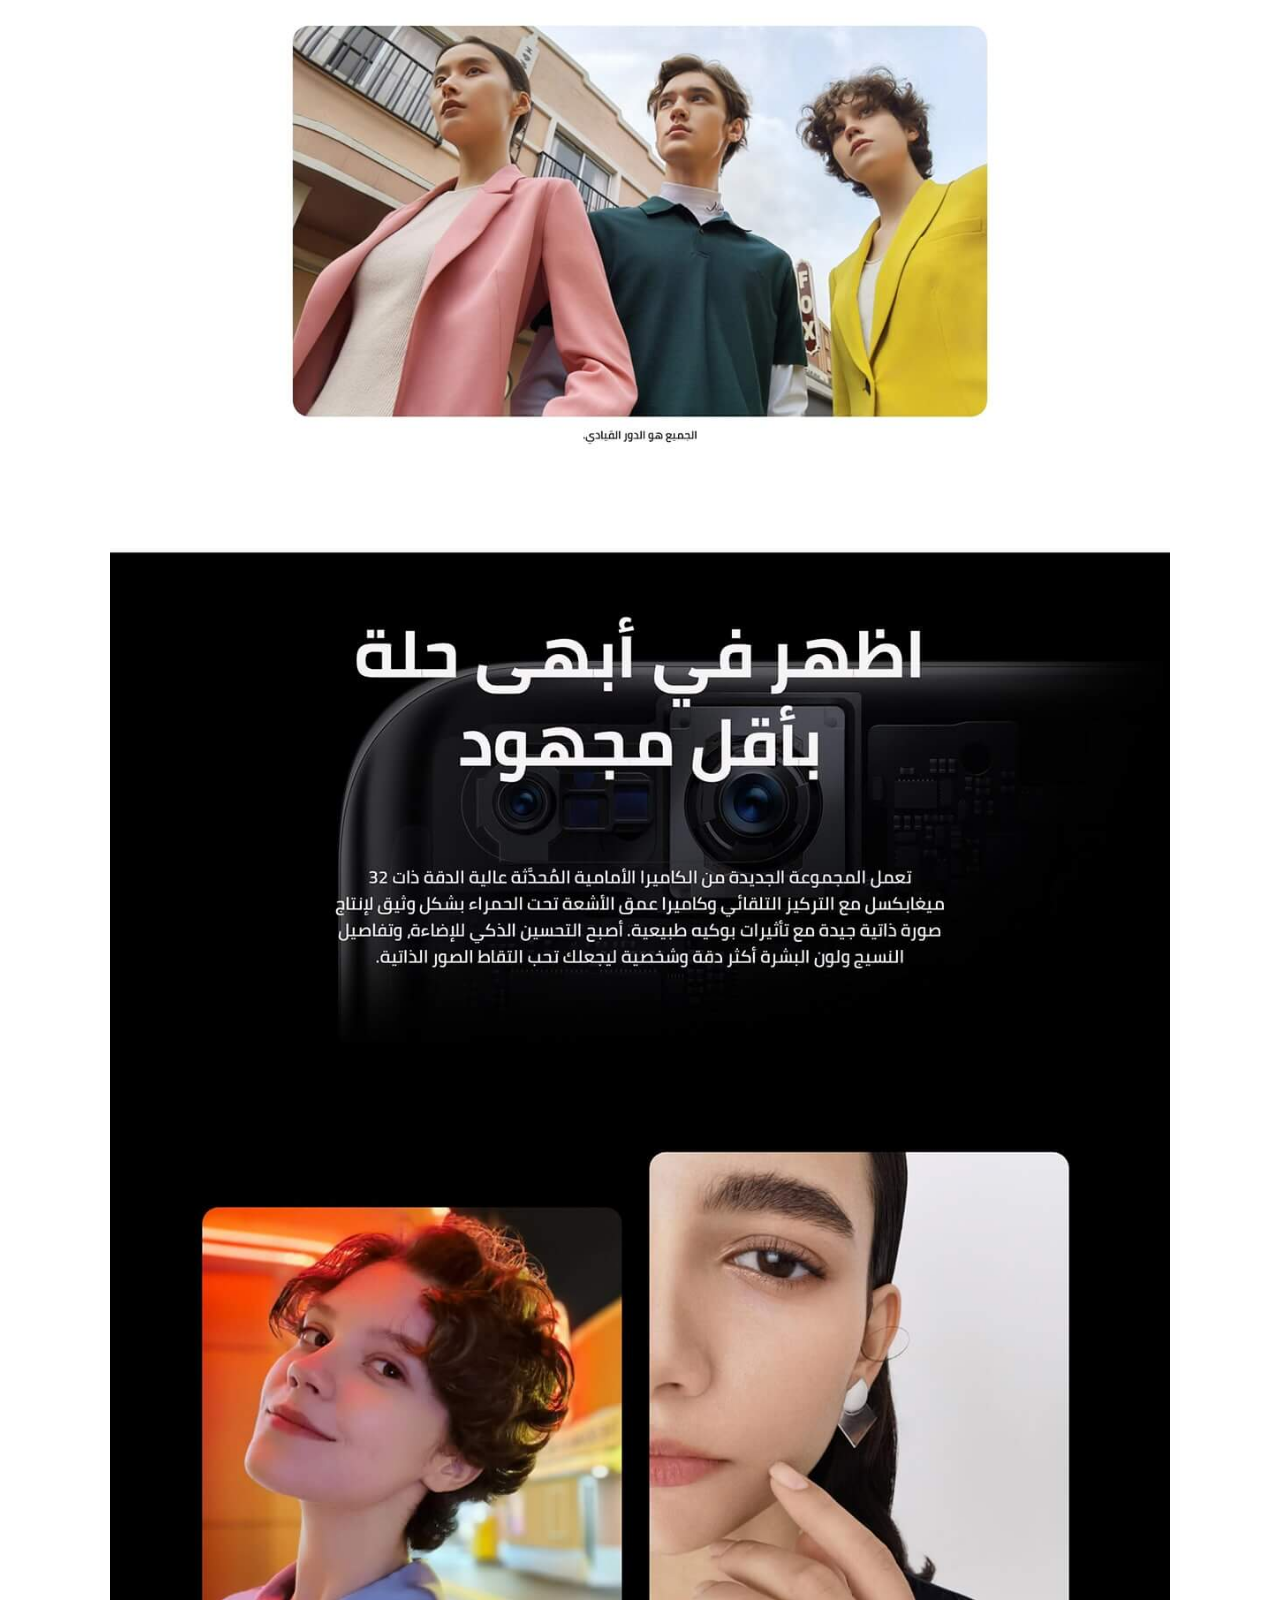
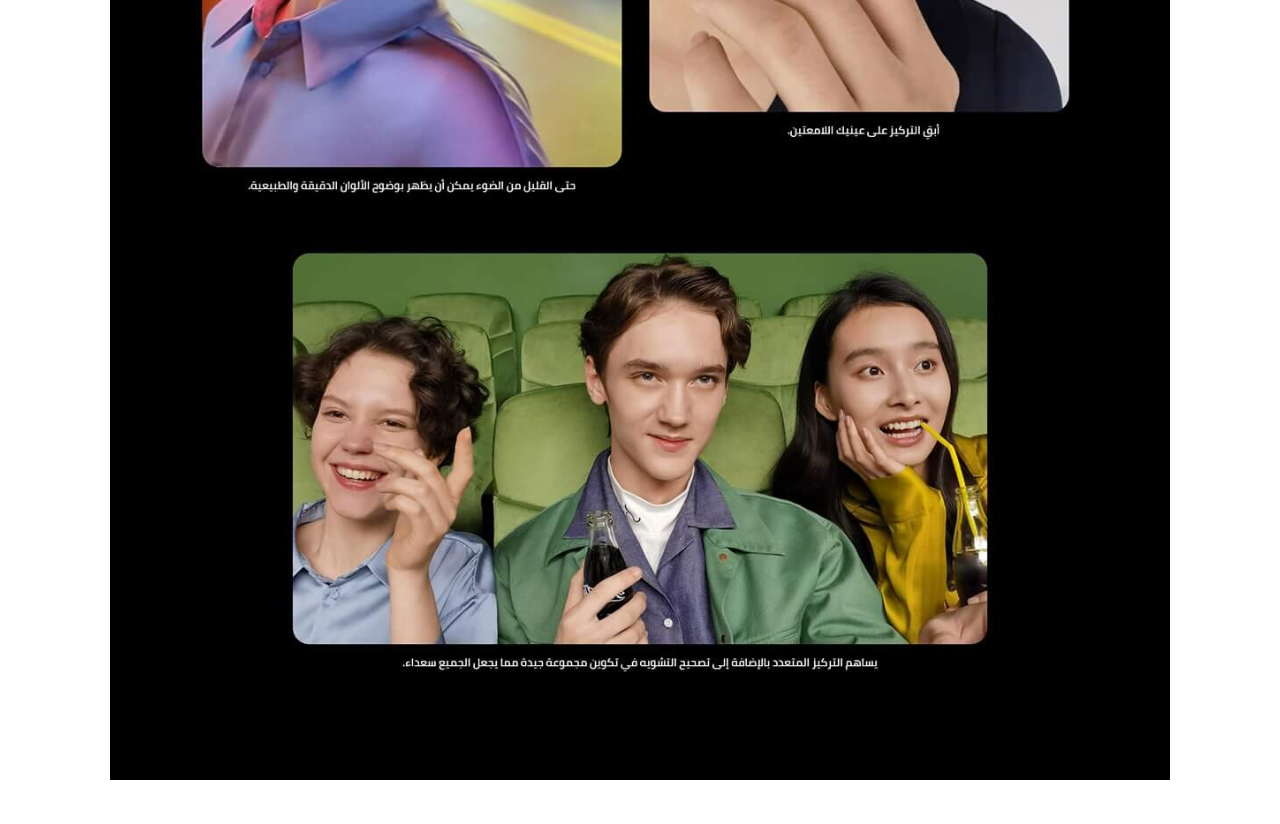
==== commit 60dfcfa2: "Base flow of Gifts modal" ====
--- a/ar/index.html
+++ b/ar/index.html
@@ -48,11 +48,11 @@
     <!-- End Header -->
     <!-- Terms and conditions modal -->
     <div id="terms-and-conditions-modal-ar" class="modal">
-      <div class="modal-layer" onclick="closeModal()"></div>
+      <div class="modal-layer" onclick="closeModal('terms-and-conditions-modal-ar')"></div>
       <div class="content">
         <div class="modal-head">
           <h4>شروط وأحكام حجوزات الأجهزة المسبقة</h4>
-          <img class="close" src="/assets/img/icons/close-outline.svg" alt="close-outline icon" onclick="closeModal()">
+          <img class="close" src="/assets/img/icons/close-outline.svg" alt="close-outline icon" onclick="closeModal('terms-and-conditions-modal-ar')">
         </div>
         <div class="modal-body">
           <ol>
@@ -69,7 +69,7 @@
       <div class="main-container flex justify-between">
         <img class="mobile-banner" src="/assets/img/hero-banner/mobile-banner.png" alt="smart phones image" />
         <div class="content">
-          <h5>احجزه مسبقا </h5>
+          <h5>احجزه الآن</h5>
           <h1>Huawei P40 Pro 5G</h1>
           <p>
             يبدأ الحجز المسبق بتاريخ 5 أبريل
@@ -78,7 +78,7 @@
           </p>
           <div class="actions flex">
             <a class="btn main-btn" href="#preOrderTheDeviceSection">احجزه الآن</a>
-            <a class="btn outline-btn" href="#descoverDevice">اكتشف الجهاز</a>
+            <a class="btn outline-btn" href="#discoverDevice">اكتشف الجهاز</a>
           </div>
         </div>
         <img class="desktop-banner" src="/assets/img/hero-banner/desktop-banner.png" alt="smart phones image" />
@@ -259,7 +259,7 @@
         </ul>
       </section>
       <!-- End FAQs -->
-      <section id="descoverDevice" style="padding-bottom: 40px;">
+      <section id="discoverDevice" style="padding-bottom: 40px;">
         <img src="/assets/img/descover-device/lp-huawei-p40-ar.jpg" alt="lp-huawei-p40 device">
       </section>
     </div>
--- a/assets/css/styles.css
+++ b/assets/css/styles.css
@@ -424,6 +424,7 @@
   border-radius: 100px;
   background-color: #fff;
   box-shadow: 0px 4px 22px rgba(0, 0, 0, 0.12);
+  white-space: nowrap;
 }
 #pickDeviceColor ul {
   padding-right: 20px;
@@ -438,6 +439,25 @@
 }
 #pickDeviceColor ul li:last-of-type {
   border-bottom: 0;
+}
+#pickDeviceColor .gifts {
+  display: flex;
+  align-items: center;
+  margin-left: 15px;
+}
+#pickDeviceColor .gifts > div {
+  width: 60px;
+  height: 60px;
+  background-color: #fff;
+  border-radius: 3px;
+  overflow: hidden;
+  padding: 4px;
+  margin: 0 4px;
+  cursor: pointer;
+}
+#pickDeviceColor .gifts > div img {
+  max-width: 100%;
+  max-height: 100%;
 }
 
 #userInfoForm {
@@ -886,7 +906,16 @@
   background-color: rgba(0, 0, 0, 0.8);
   z-index: 1;
 }
+.modal#gifts-modal .modal-body {
+  display: flex;
+  flex-direction: column;
+  align-items: center;
+  justify-content: center;
+  padding: 30px 0;
+}
 .modal .content {
+  width: 100%;
+  max-width: 800px;
   position: relative;
   z-index: 2;
   background-color: #fff;
@@ -897,6 +926,8 @@
   opacity: 0;
   transition: all 0.3s ease-out;
   animation: fadeInUp 0.3s ease-out forwards;
+  max-height: 100%;
+  overflow-y: auto;
 }
 .modal .content .modal-head {
   font-weight: 500;
@@ -910,8 +941,19 @@
   align-items: center;
 }
 .modal .content .modal-head .close {
-  width: 50px;
+  width: 40px;
   cursor: pointer;
+}
+.modal .content .modal-head span.price {
+  margin: 0 20px;
+  color: #ff375e;
+  font-weight: 400;
+  font-size: 30px;
+  font-style: italic;
+  text-decoration: line-through;
+}
+.modal .content .modal-body {
+  overflow-y: auto;
 }
 .modal .content .modal-body ol {
   padding: 25px;
@@ -920,6 +962,33 @@
   padding-right: 6px;
   line-height: 26px;
   margin-bottom: 16px;
+}
+.modal .content .modal-body .active-img img {
+  max-height: 400px;
+}
+.modal .content .modal-body .other-gifts-images {
+  display: flex;
+  align-items: center;
+  margin-top: 40px;
+}
+.modal .content .modal-body .other-gifts-images > div {
+  max-width: 25%;
+  height: 100px;
+  background-color: #fff;
+  border-radius: 3px;
+  overflow: hidden;
+  padding: 10px;
+  margin: 0 4px;
+  cursor: pointer;
+}
+.modal .content .modal-body .other-gifts-images > div img {
+  max-width: 100%;
+  max-height: 100%;
+}
+.modal .content .modal-body .other-gifts-images > div img.active {
+  padding: 6px;
+  border-radius: 3px;
+  border: 2px solid #4f008c;
 }
 
 @keyframes fadeInUp {
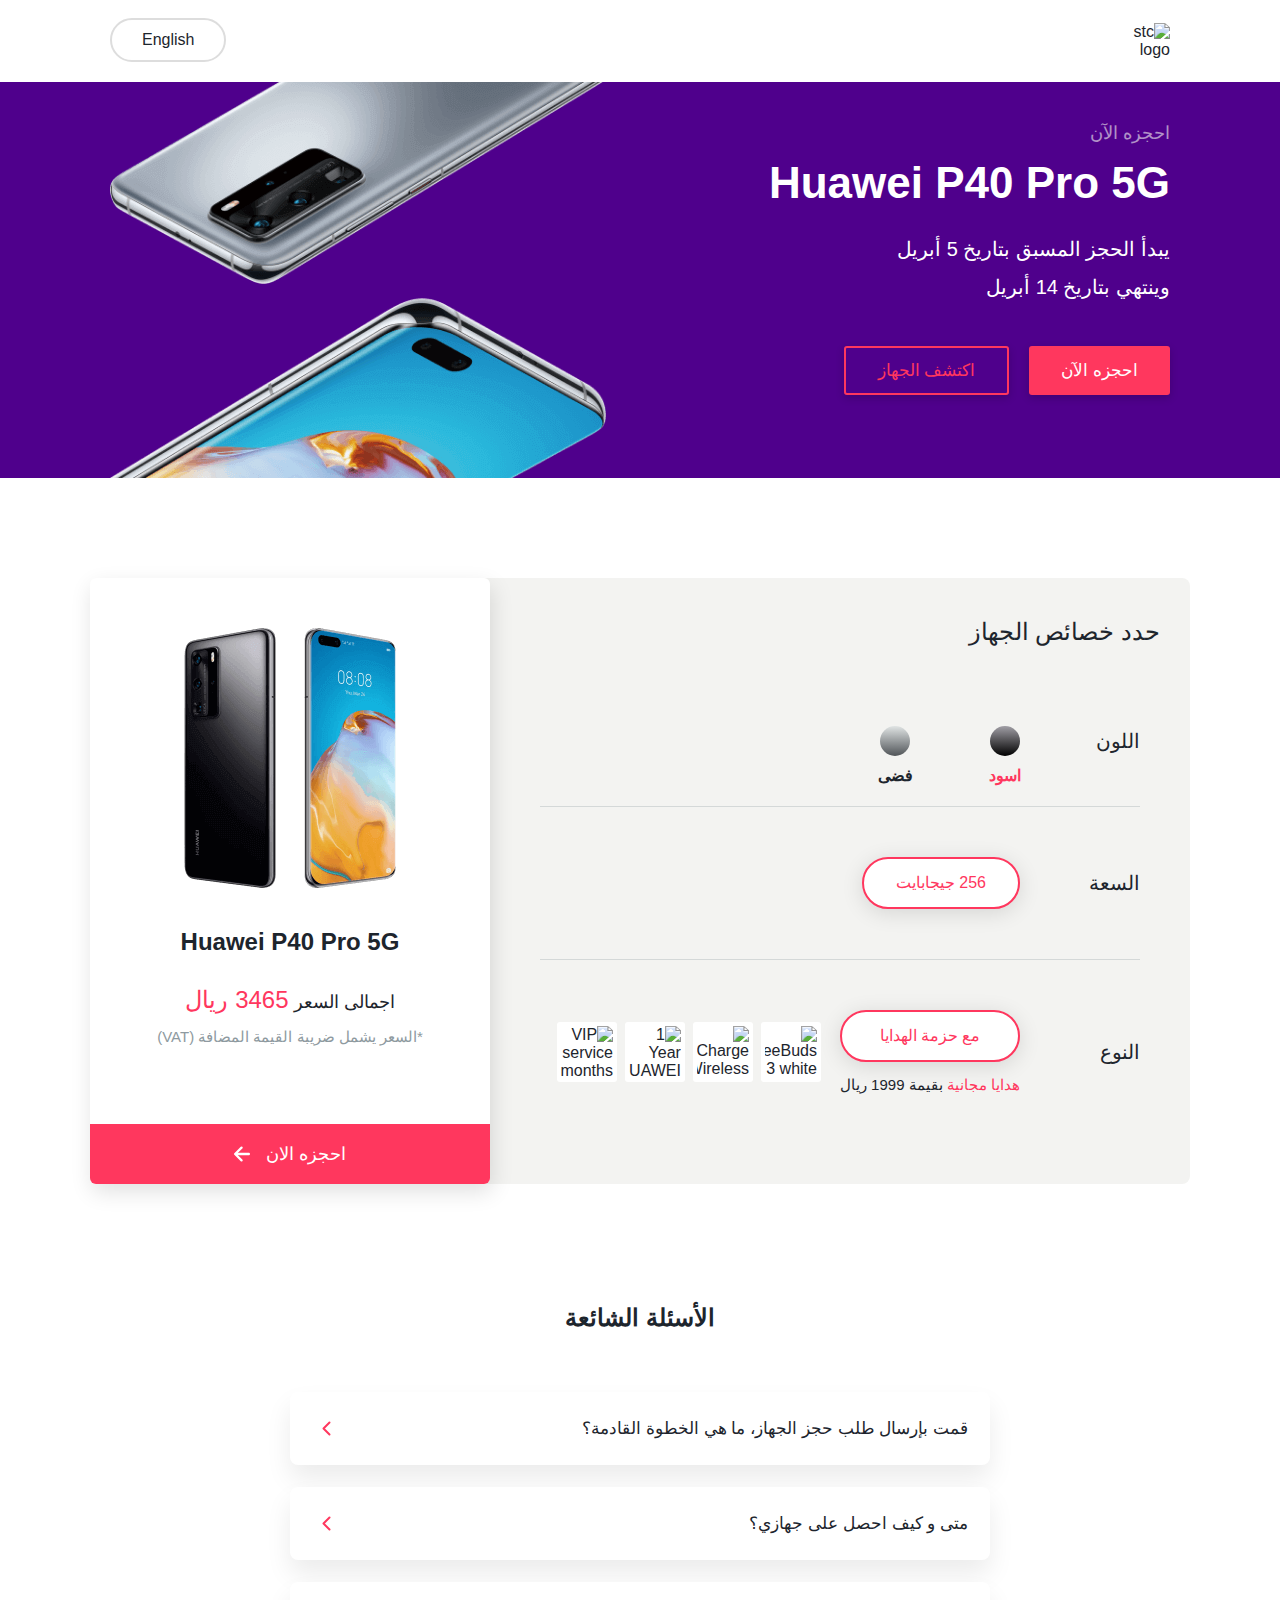
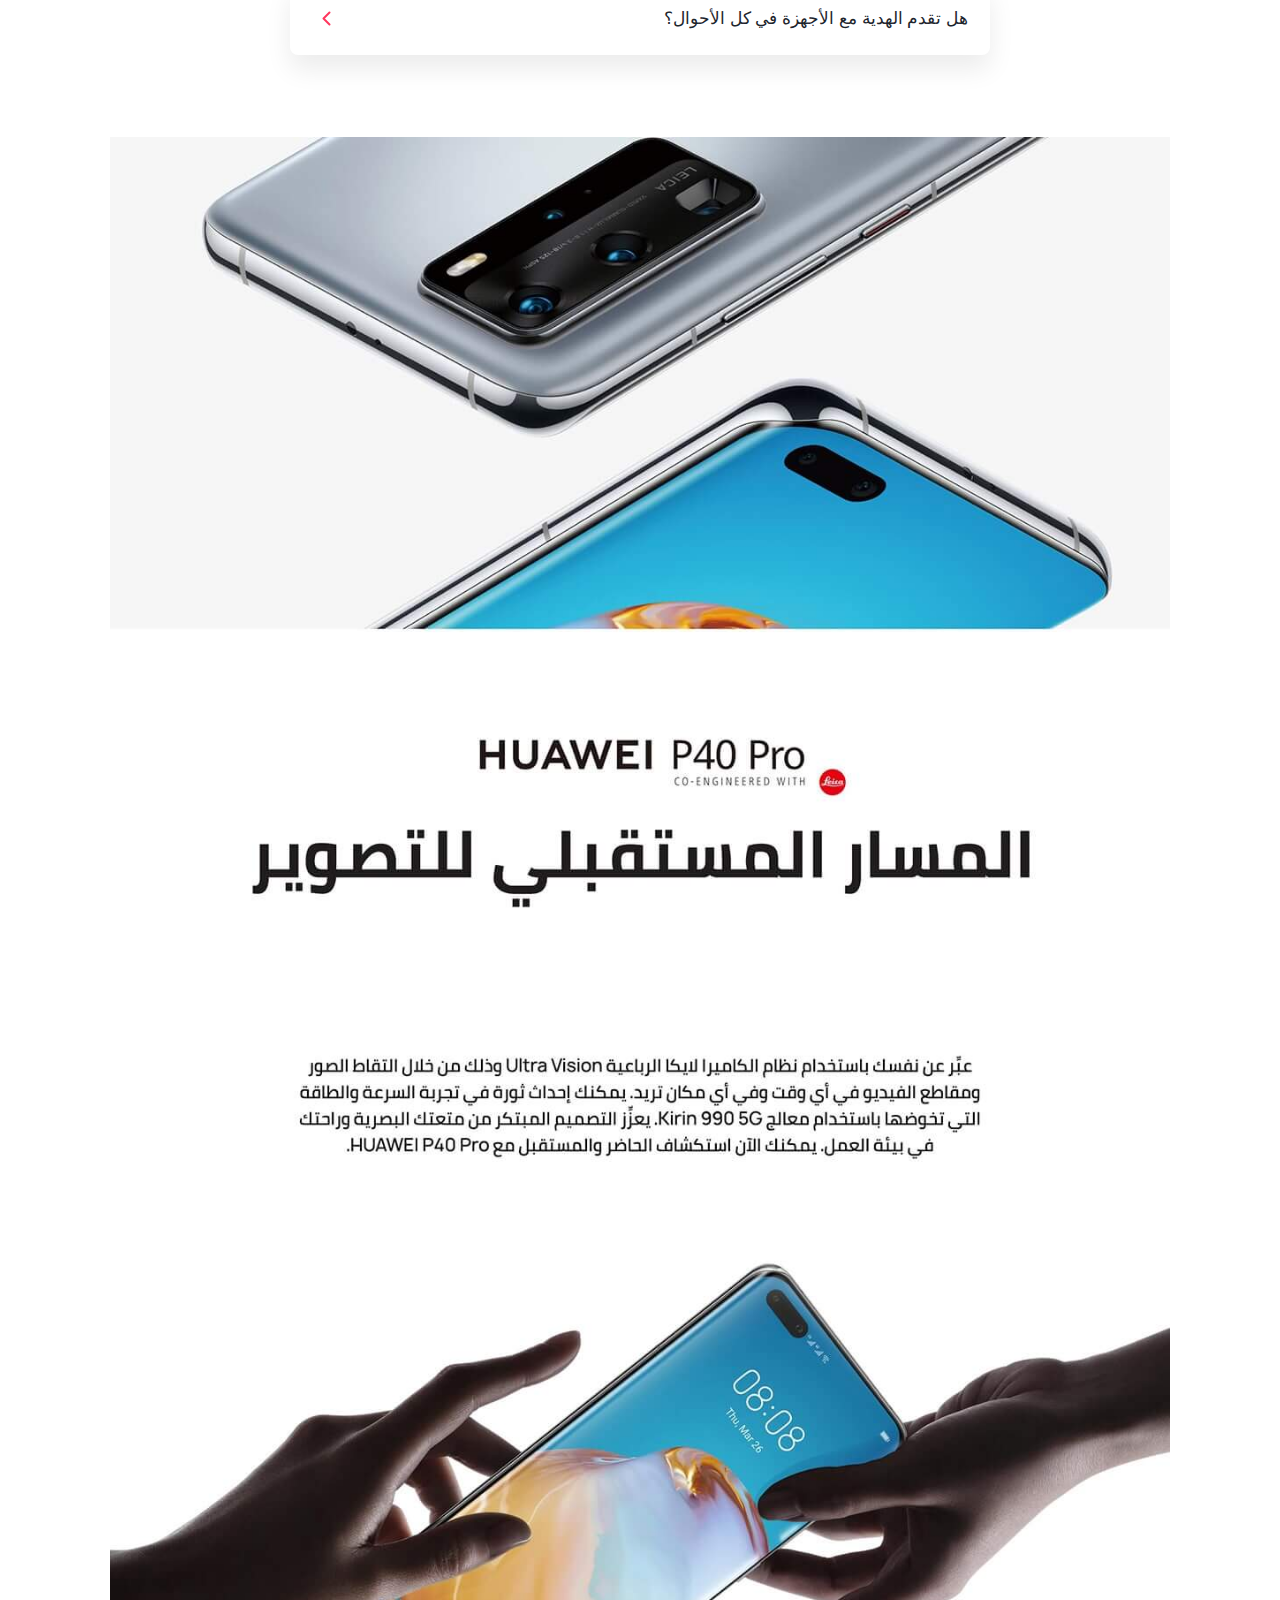
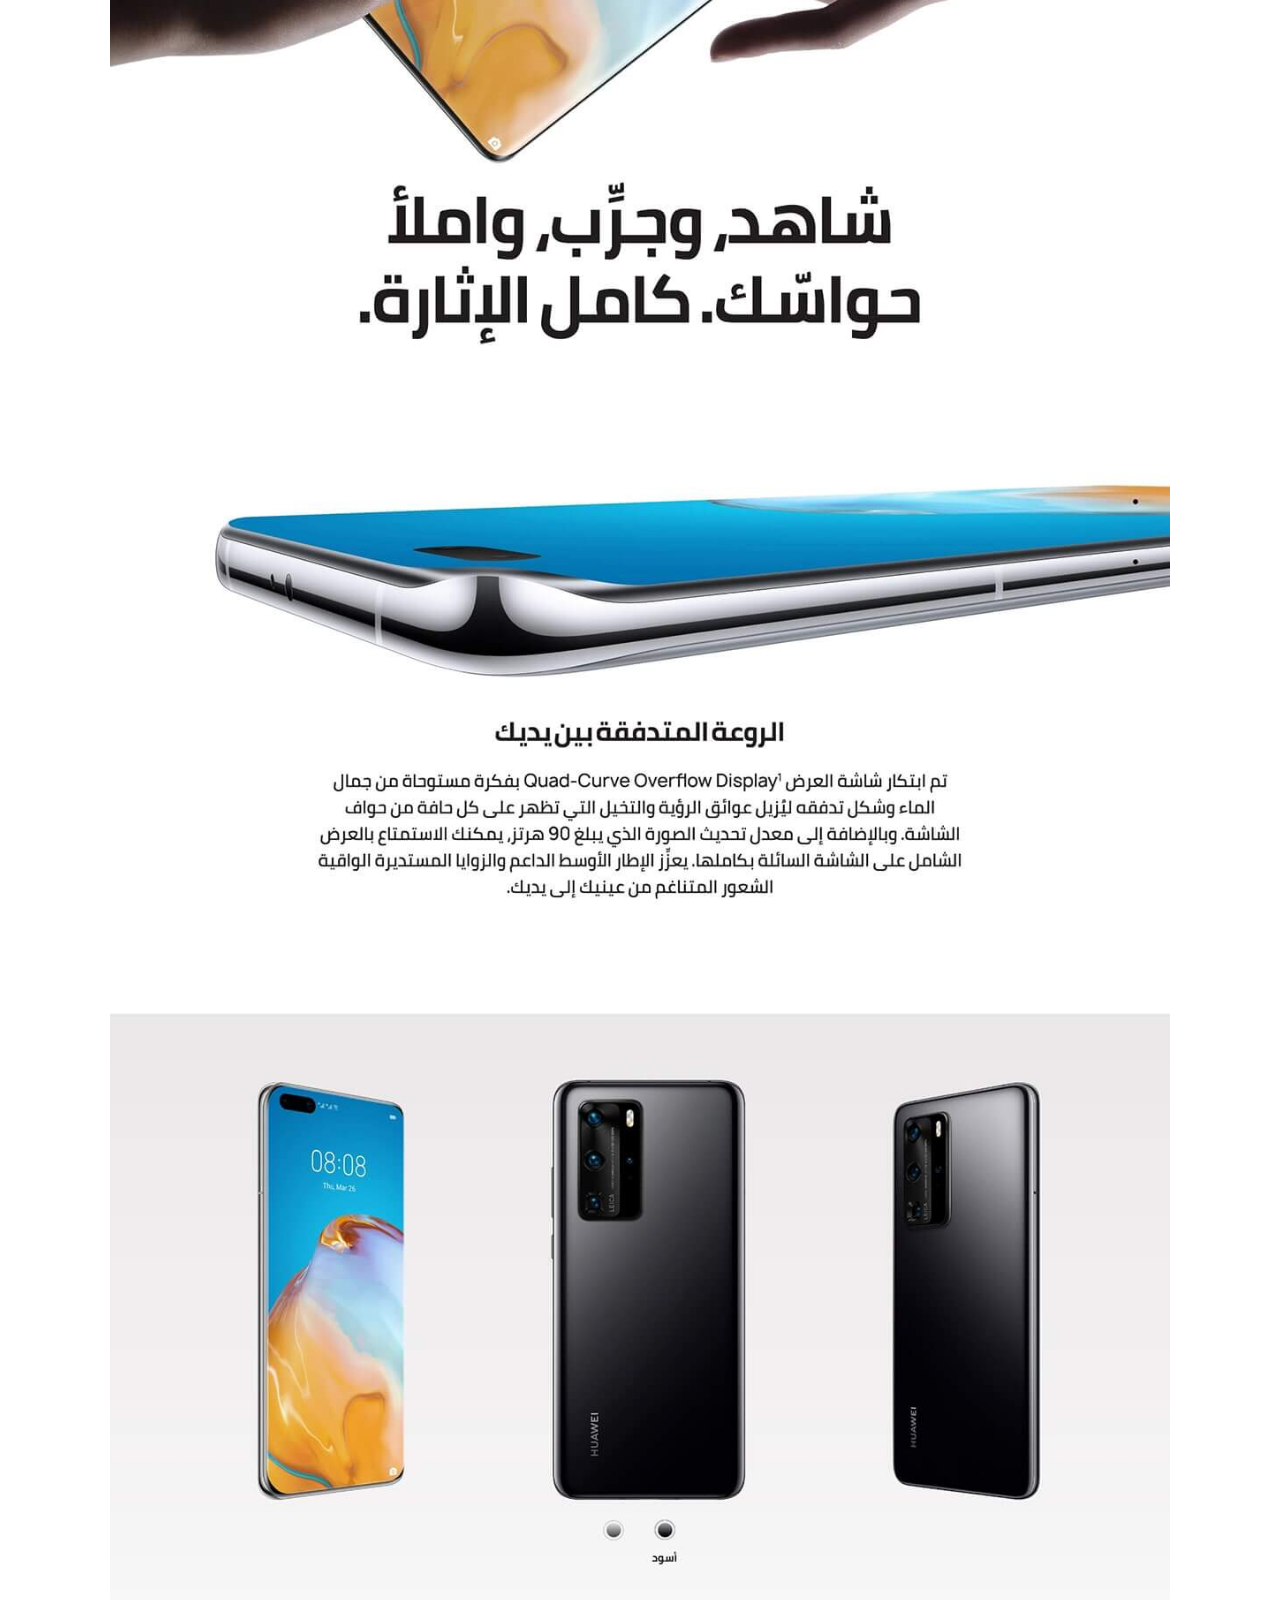
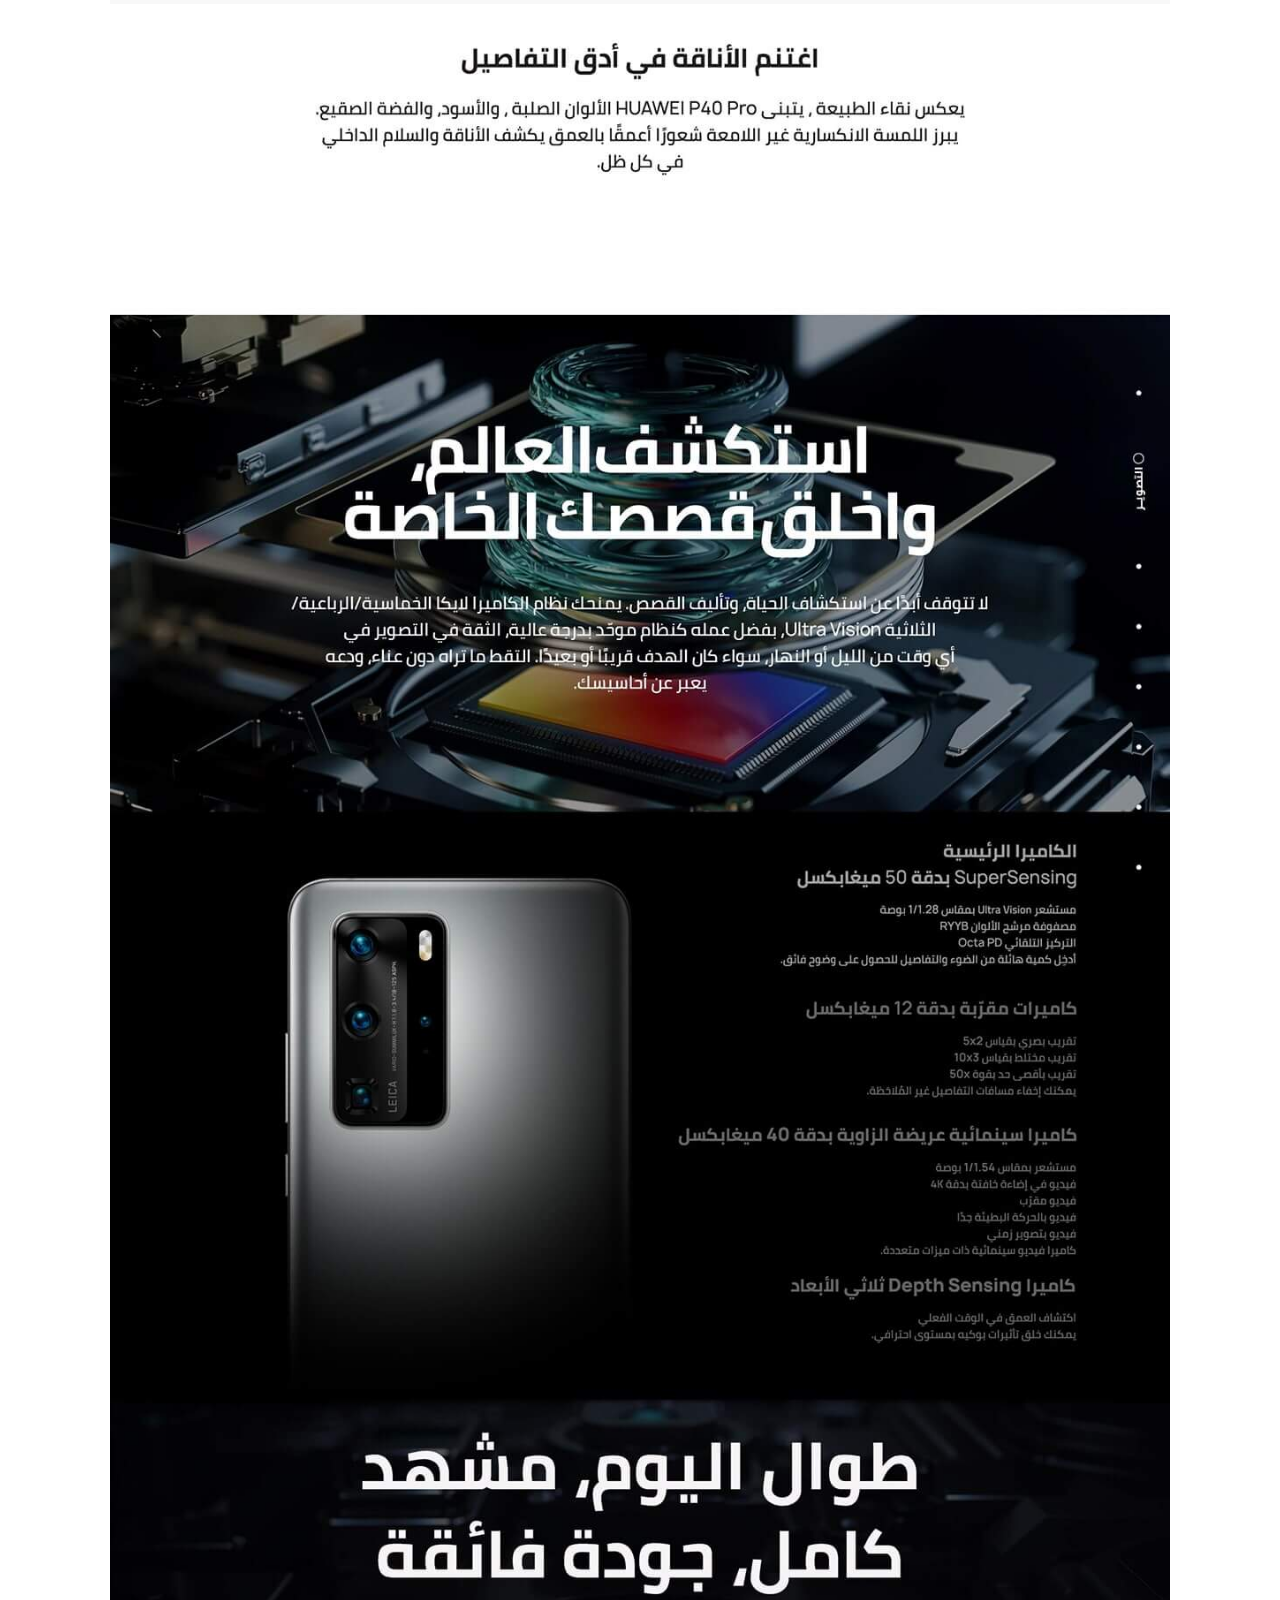
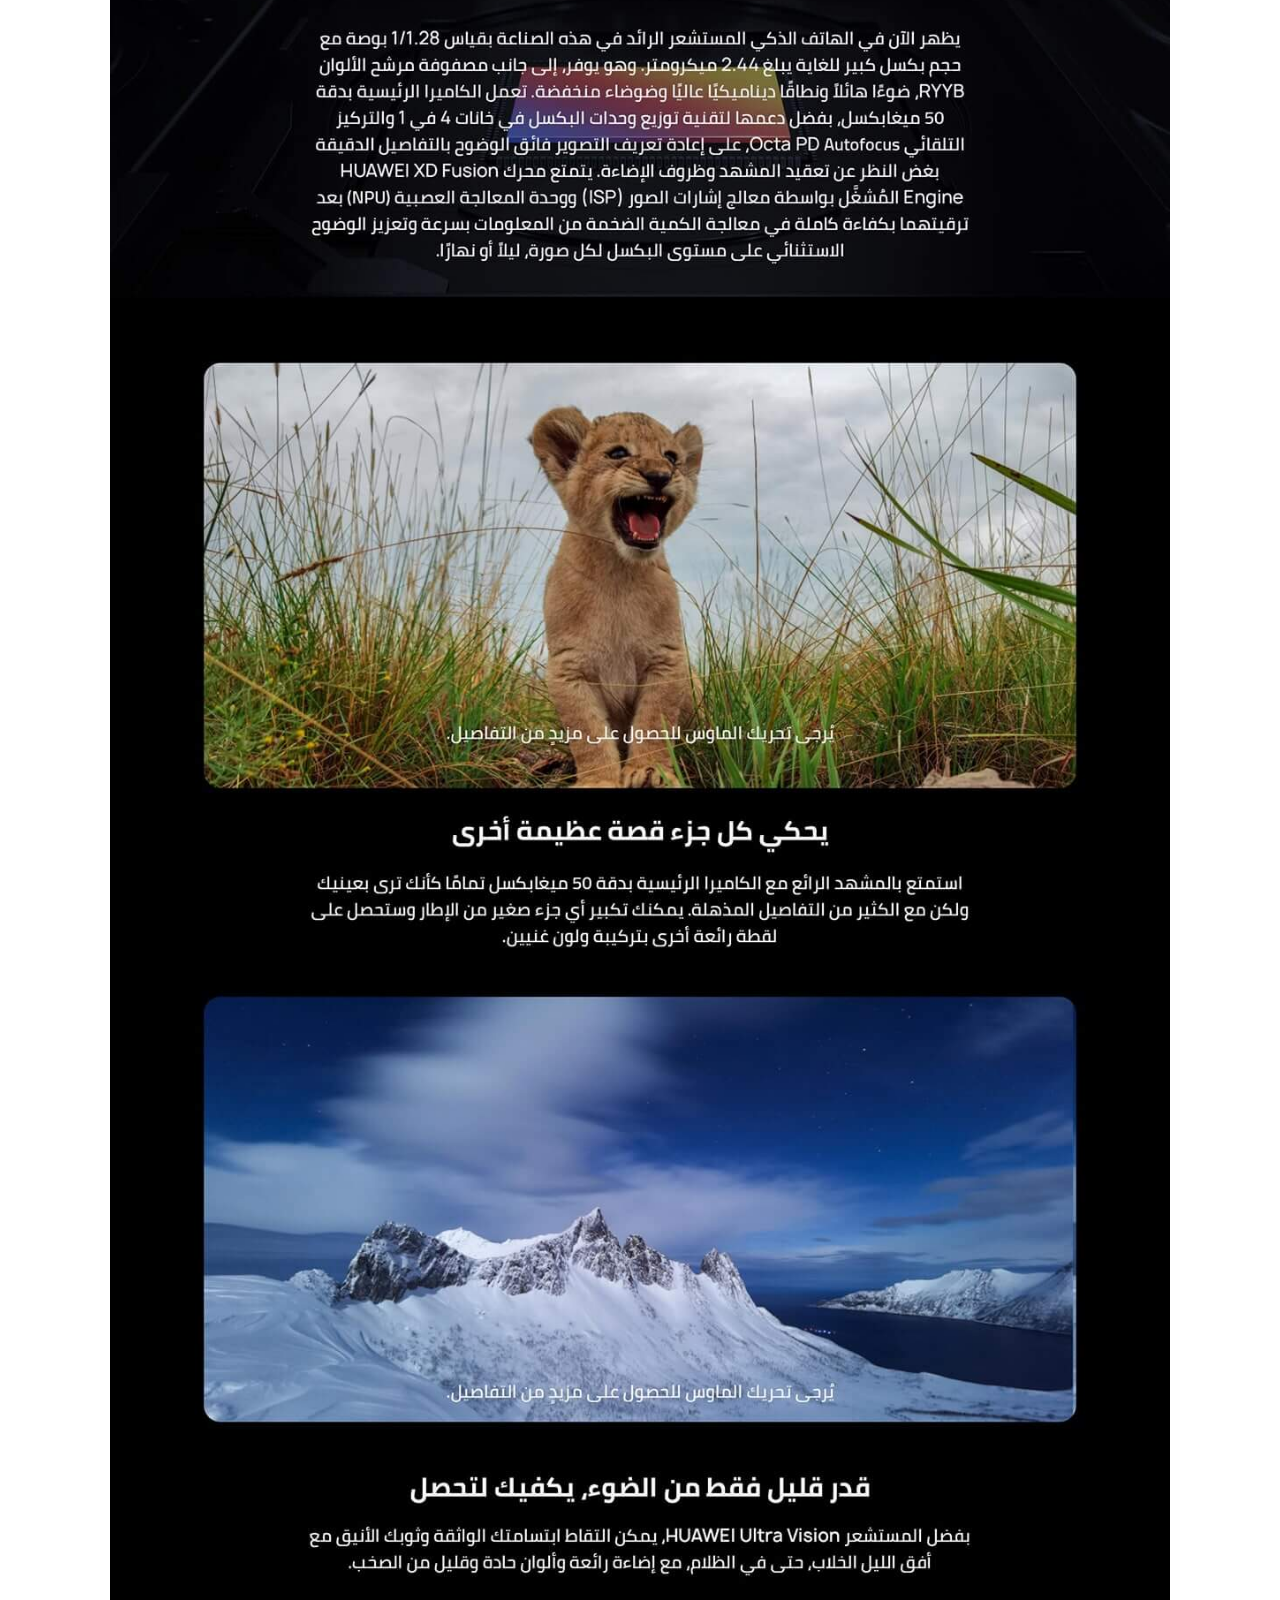
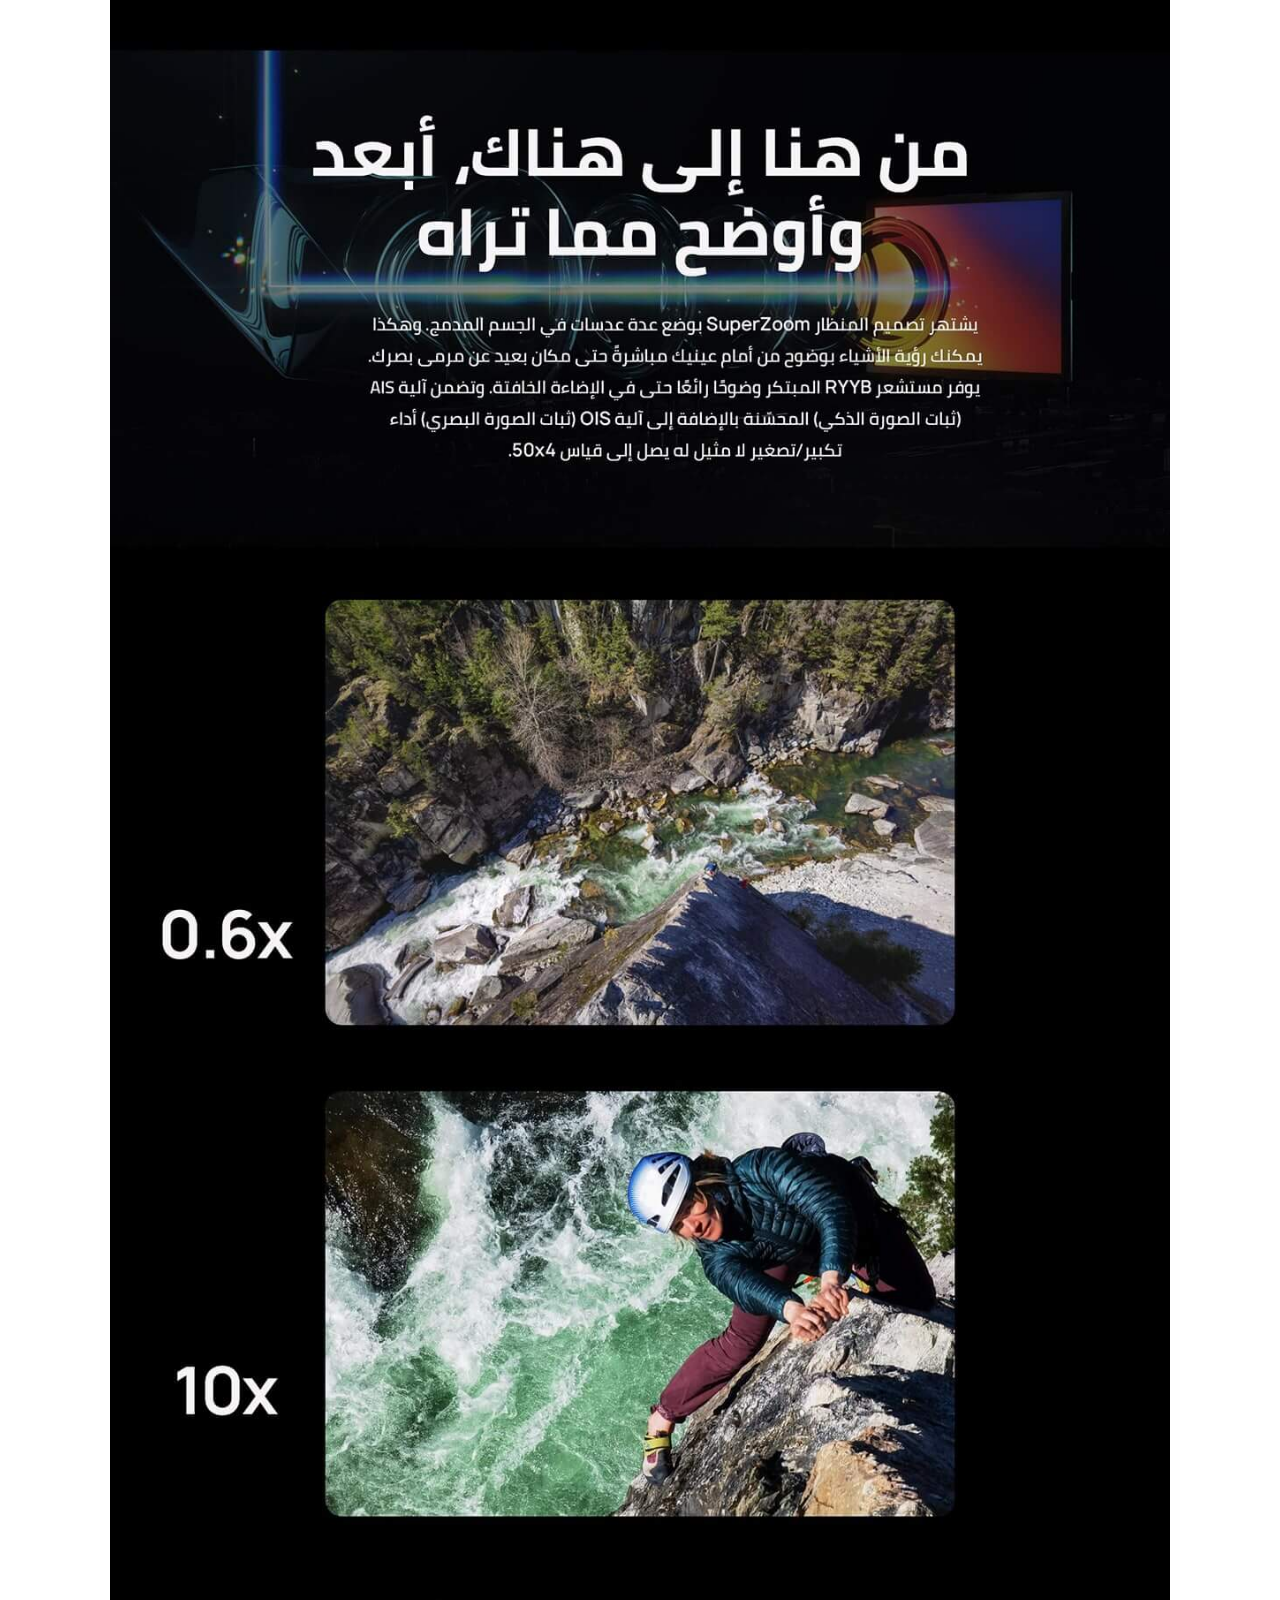
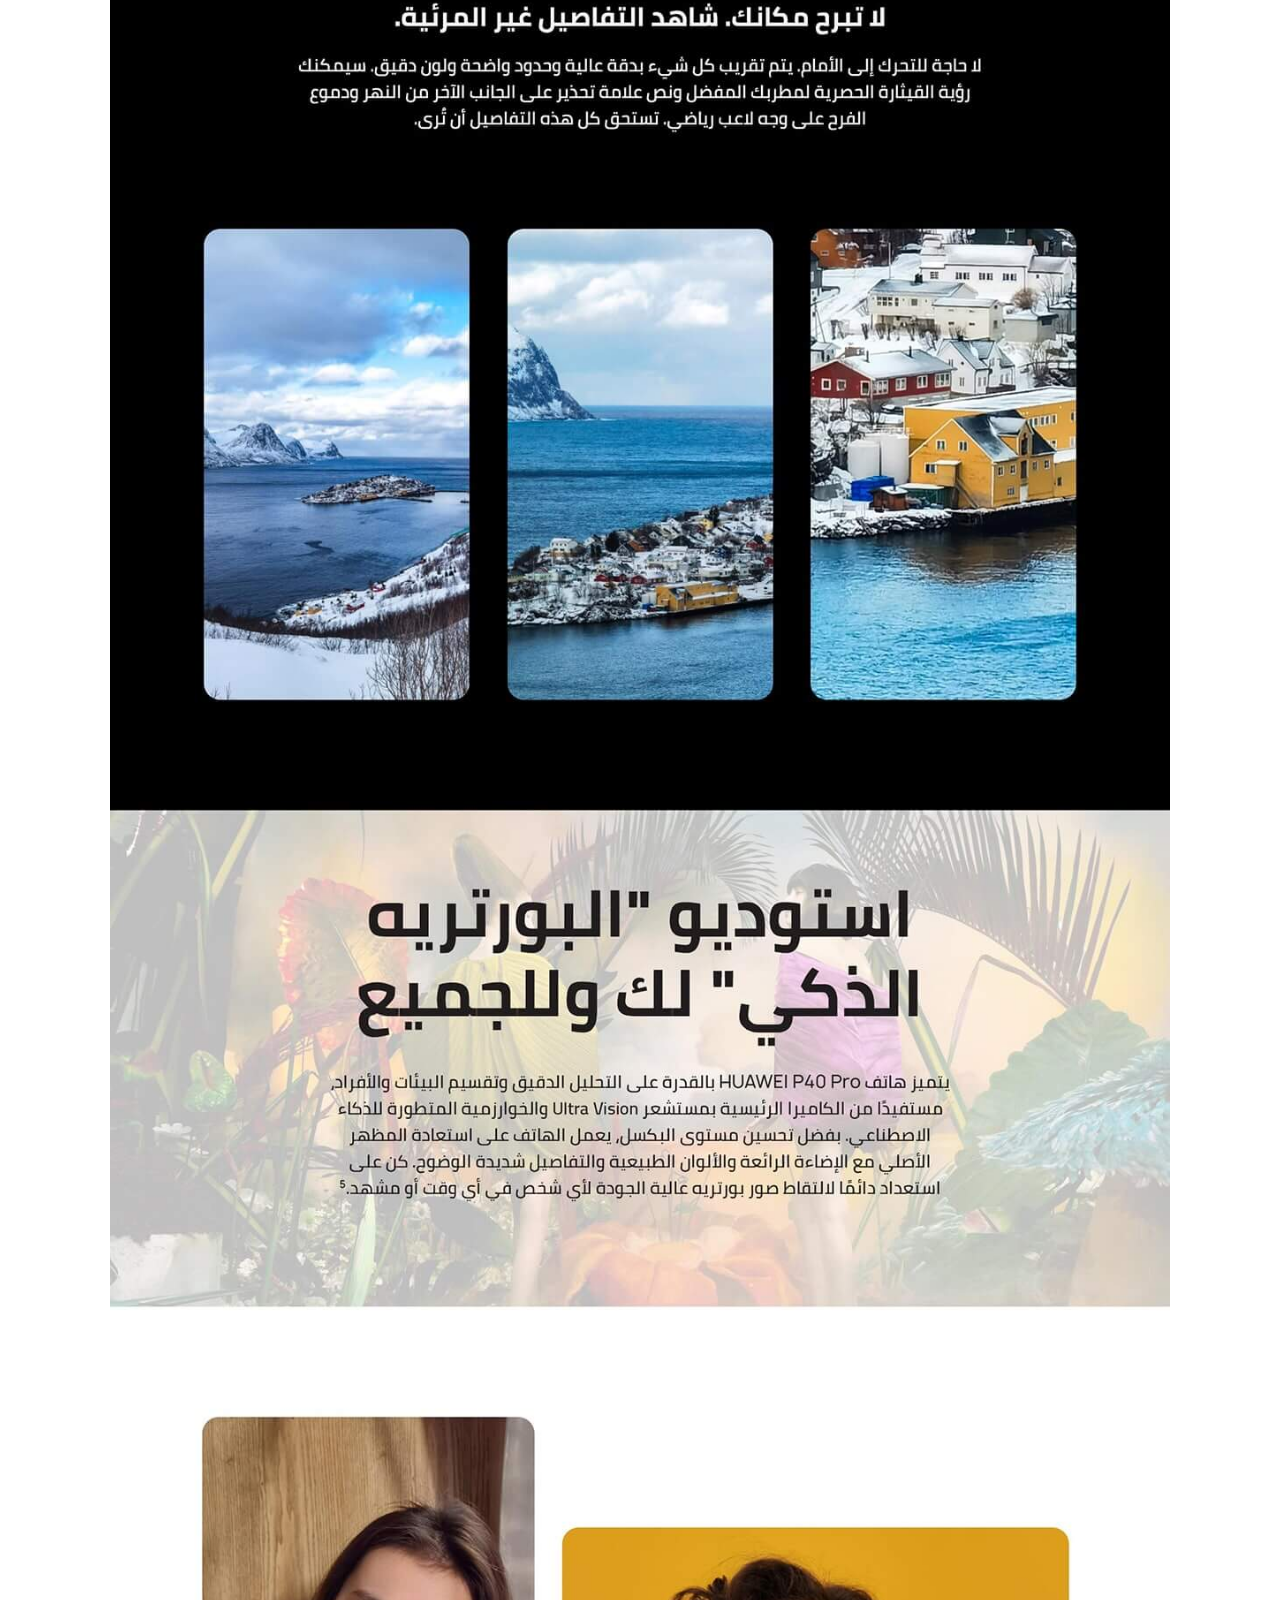
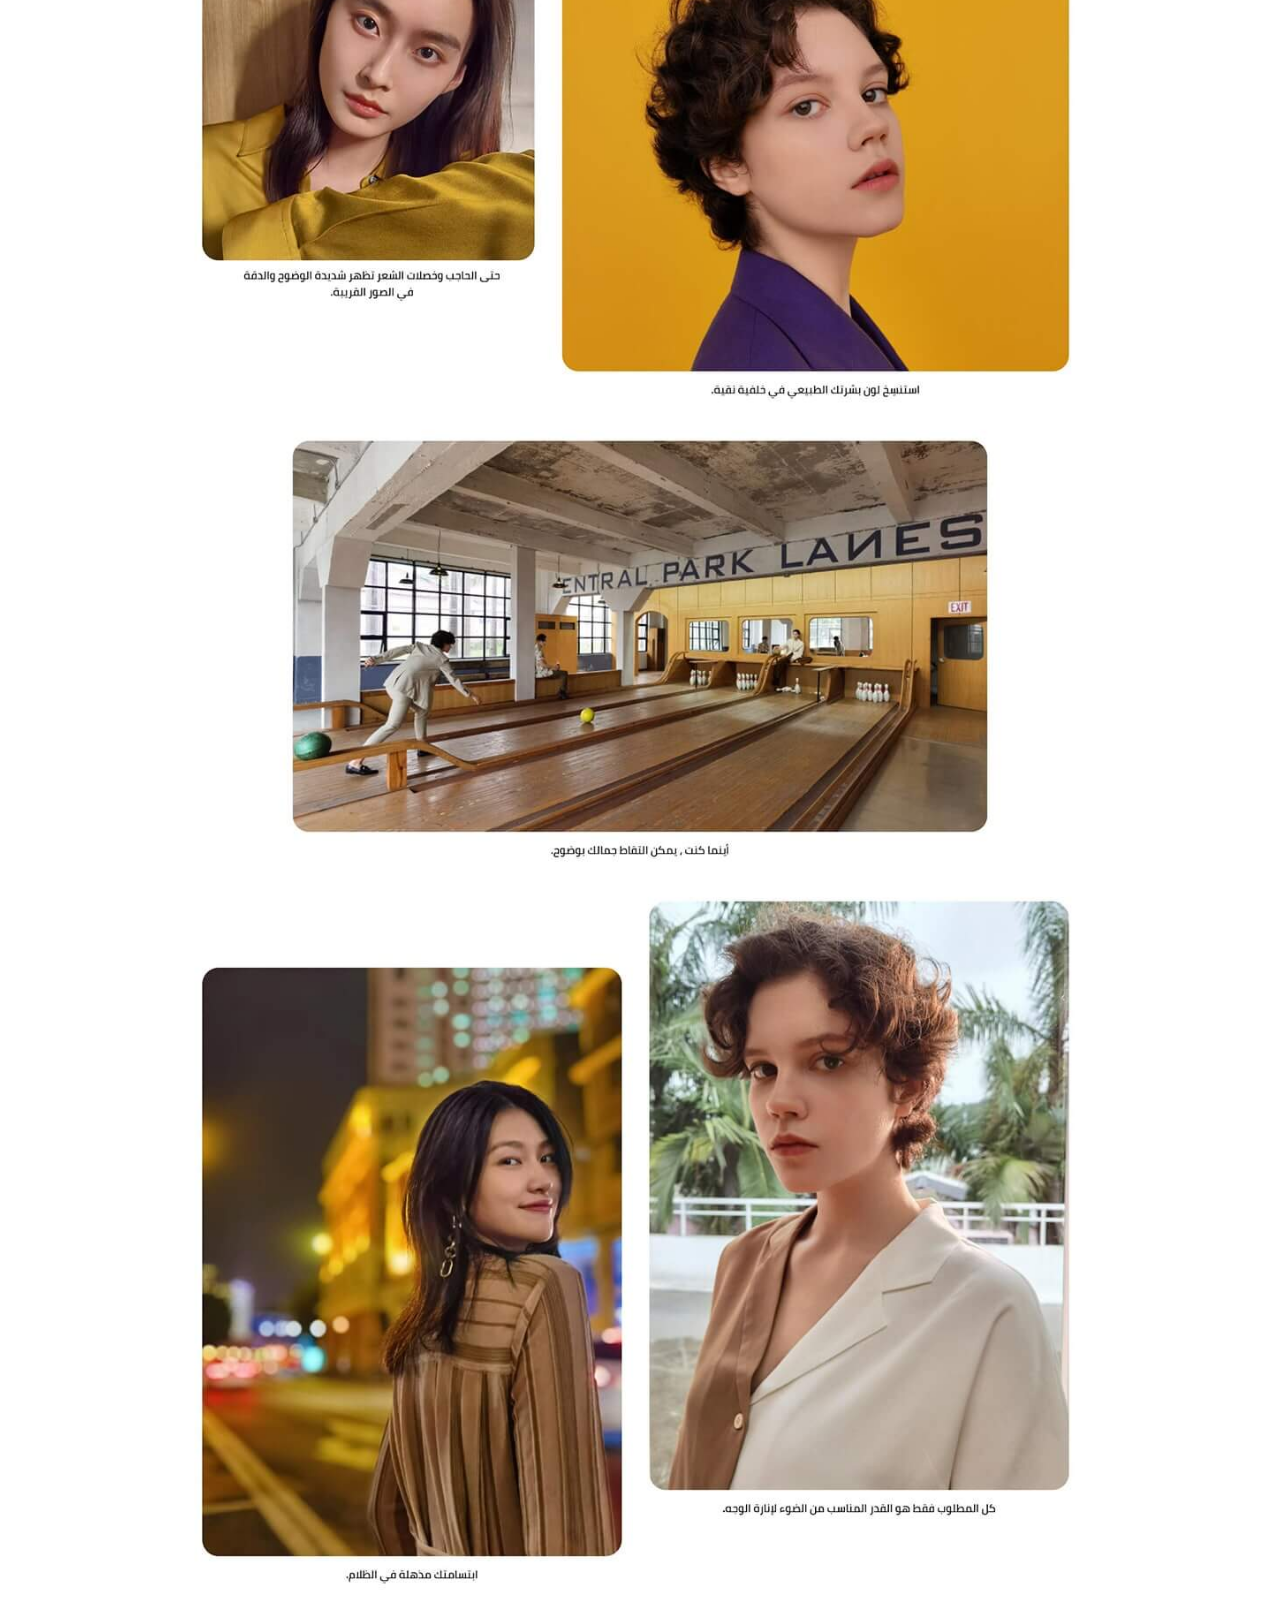
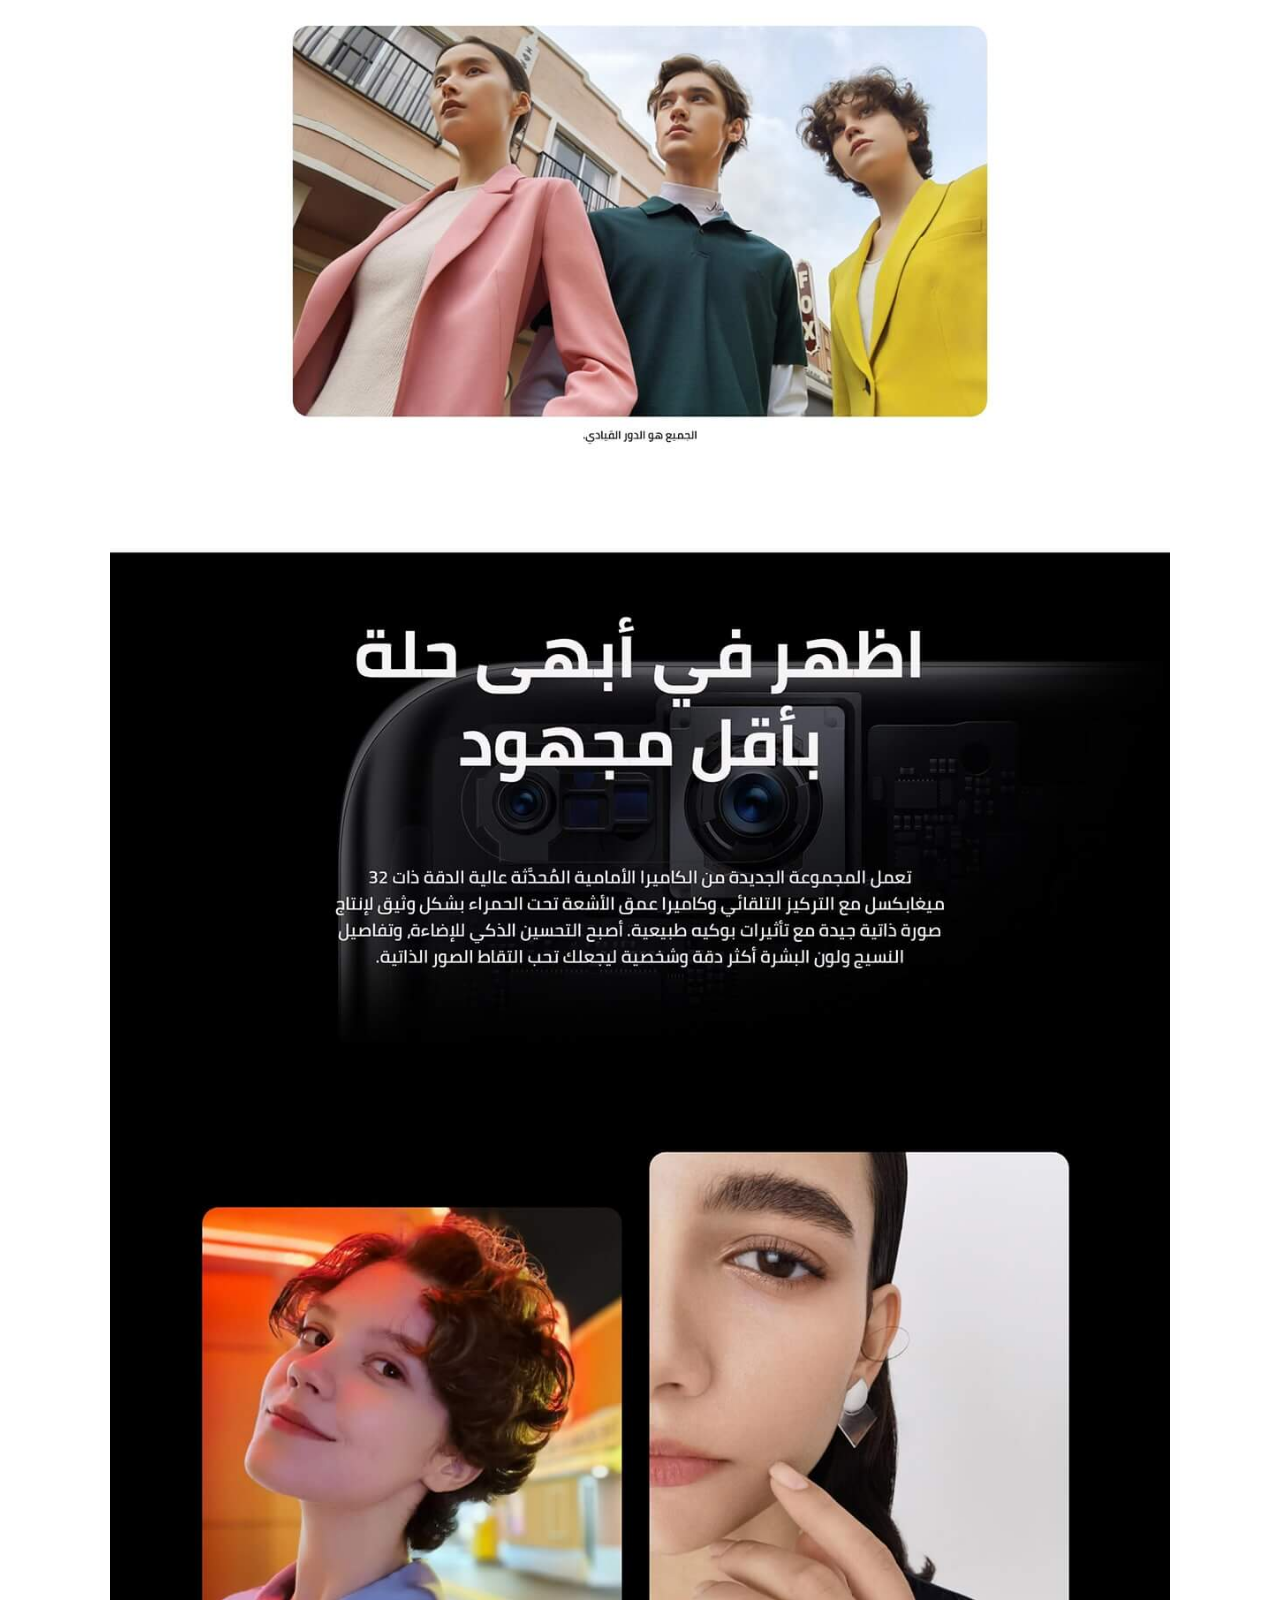
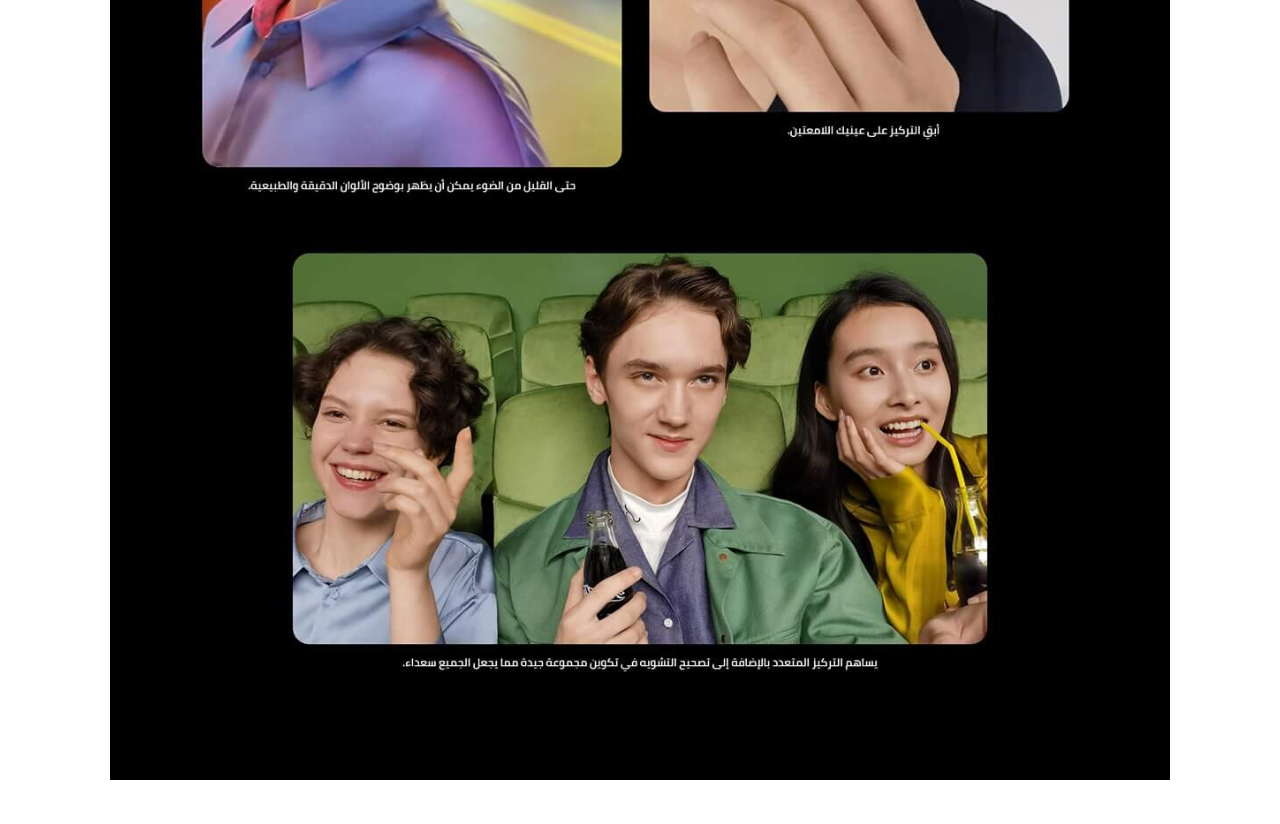
==== commit b3e2ab77: "Implement gifts modal in /ar, also add silver phone img in /ar" ====
--- a/ar/index.html
+++ b/ar/index.html
@@ -64,6 +64,39 @@
       </div>
     </div>
     <!-- Terms and conditions modal -->
+    <!-- Gifts modal -->
+    <div id="gifts-modal" class="modal">
+      <div class="modal-layer" onclick="closeModal('gifts-modal')"></div>
+      <div class="content">
+        <div class="modal-head">
+          <div class="title">
+            <h3></h3>
+            <span class="price"></span>
+          </div>
+          <img class="close" src="/assets/img/icons/close-outline.svg" alt="close-outline icon" onclick="closeModal('gifts-modal')">
+        </div>
+        <div class="modal-body">
+          <div class="active-img">
+            <img src="/assets/img/gifts/HUAWEI-mobile-cloud.jpg" alt="">
+          </div>
+          <div class="other-gifts-images">
+            <div class="flex flex-center">
+              <img src="/assets/img/gifts/freeBuds.jpg" class="freeBuds" alt="FreeBuds 3 white" data-price="599" onclick="activateImage(event, 'freeBuds')">
+            </div>
+            <div class="flex flex-center">
+              <img src="/assets/img/gifts/superCharge.jpg" class="superCharge" alt="SuperCharge Wireless Car Charger" data-price="300" onclick="activateImage(event, 'superCharge')">
+            </div>
+            <div class="flex flex-center">
+              <img src="/assets/img/gifts/HUAWEI-mobile-cloud.jpg" class="HUAWEI-mobile-cloud" alt="1 Year HUAWEI Mobile Cloud 50GB Storage guide card" data-price="100" onclick="activateImage(event, 'HUAWEI-mobile-cloud')">
+            </div>
+            <div class="flex flex-center">
+              <img src="/assets/img/gifts/VIP-service.jpg" class="VIP-service" alt="VIP service 6months screen warranty" data-price="1000" onclick="activateImage(event, 'VIP-service')">
+            </div>
+          </div>
+        </div>
+      </div>
+    </div>
+    <!-- Gifts modal -->
     <!-- Hero banner -->
     <section class="hero-banner">
       <div class="main-container flex justify-between">
@@ -96,14 +129,14 @@
                 <h5>اللون</h5>
                 <div class="options">
                   <label for="black">
-                    <input type="radio" id="black" name="color" value="black" checked>
+                    <input type="radio" id="black" name="color" value="black" checked onchange="changePhoneColor()">
                     <div class="color-spot flex direction-column">
                       <span style="background-image: linear-gradient(to bottom, #A19FA6 0, #000 100%);"></span>
                       <b>اسود</b>
                     </div>
                   </label>
                   <label for="silver">
-                    <input type="radio" id="silver" name="color" value="silver">
+                    <input type="radio" id="silver" name="color" value="silver" onchange="changePhoneColor()">
                     <div class="color-spot flex direction-column">
                       <span style="background-image: linear-gradient(to bottom, #E0E4E4 0, #505458 100%);"></span>
                       <b>فضى</b>
@@ -122,6 +155,20 @@
                 <div class="options flex direction-column">
                   <div class="outline-option" style="display: block;">مع حزمة الهدايا</div>
                   <small><span>هدايا مجانية</span> بقيمة 1999 ريال</small>
+                </div>
+                <div class="gifts">
+                  <div class="flex flex-center">
+                    <img src="/assets/img/gifts/freeBuds.jpg" class="freeBuds" alt="FreeBuds 3 white" data-price="599" onclick="openModal('gifts-modal'); activateImage(event, 'freeBuds')">
+                  </div>
+                  <div class="flex flex-center">
+                    <img src="/assets/img/gifts/superCharge.jpg" class="superCharge" alt="SuperCharge Wireless Car Charger" data-price="300" onclick="openModal('gifts-modal'); activateImage(event, 'superCharge')">
+                  </div>
+                  <div class="flex flex-center">
+                    <img src="/assets/img/gifts/HUAWEI-mobile-cloud.jpg" class="HUAWEI-mobile-cloud" alt="1 Year HUAWEI Mobile Cloud 50GB Storage guide card" data-price="100" onclick="openModal('gifts-modal'); activateImage(event, 'HUAWEI-mobile-cloud')">
+                  </div>
+                  <div class="flex flex-center">
+                    <img src="/assets/img/gifts/VIP-service.jpg" class="VIP-service" alt="VIP service 6months screen warranty" data-price="1000" onclick="openModal('gifts-modal'); activateImage(event, 'VIP-service')">
+                  </div>
                 </div>
               </li>
             </ul>
@@ -221,7 +268,8 @@
         <div id="aboutDevice">
           <div class="content">
             <div class="phone-img">
-              <img src="/assets/img/phone/black.png" alt="Huawei_P40 Black" />
+              <img src="/assets/img/phone/black.png" data-color="black" alt="Huawei_P40 Black" />
+              <img src="/assets/img/phone/silver.png" data-color="silver" alt="Huawei_P40 Silver" />
             </div>
             <div class="phone-name">Huawei P40 Pro 5G</div>
             <div class="device-details">
--- a/assets/css/styles.css
+++ b/assets/css/styles.css
@@ -261,6 +261,15 @@
     display: block;
     margin-bottom: 30px;
     max-width: 100%;
+  }
+}
+@media screen and (max-width: 520px) {
+  .hero-banner .main-container .actions {
+    flex-direction: column;
+  }
+  .hero-banner .main-container .actions .outline-btn,
+.hero-banner .main-container .actions .main-btn {
+    margin: 10px 0 !important;
   }
 }
 @media screen and (max-width: 460px) {
@@ -443,7 +452,7 @@
 #pickDeviceColor .gifts {
   display: flex;
   align-items: center;
-  margin-left: 15px;
+  margin-right: 15px;
 }
 #pickDeviceColor .gifts > div {
   width: 60px;
@@ -647,10 +656,22 @@
 #aboutDevice .phone-img {
   height: 260px;
   margin-bottom: 40px;
+  display: flex;
+  justify-content: center;
+  align-items: center;
+}
+#aboutDevice .phone-img.silver img[data-color=silver] {
+  display: block;
+}
+#aboutDevice .phone-img.silver img[data-color=black] {
+  display: none;
 }
 #aboutDevice .phone-img img {
   max-width: 100%;
   max-height: 100%;
+}
+#aboutDevice .phone-img img[data-color=silver] {
+  display: none;
 }
 #aboutDevice .content {
   padding: 50px 30px 40px;
@@ -930,8 +951,8 @@
   overflow-y: auto;
 }
 .modal .content .modal-head {
-  font-weight: 500;
-  font-size: 19px;
+  font-weight: 500 !important;
+  font-size: 18px;
   padding: 20px 0 10px;
   display: flex;
   align-items: center;
@@ -944,11 +965,15 @@
   width: 40px;
   cursor: pointer;
 }
-.modal .content .modal-head span.price {
+.modal .content .modal-head .title {
+  display: flex;
+  align-items: center;
+}
+.modal .content .modal-head .title span.price {
   margin: 0 20px;
   color: #ff375e;
   font-weight: 400;
-  font-size: 30px;
+  font-size: 24px;
   font-style: italic;
   text-decoration: line-through;
 }
@@ -984,10 +1009,10 @@
 .modal .content .modal-body .other-gifts-images > div img {
   max-width: 100%;
   max-height: 100%;
-}
-.modal .content .modal-body .other-gifts-images > div img.active {
   padding: 6px;
   border-radius: 3px;
+}
+.modal .content .modal-body .other-gifts-images > div img.active {
   border: 2px solid #4f008c;
 }
 
@@ -1022,5 +1047,9 @@
   padding-left: 0;
   padding-right: 10px;
 }
+body.en #pickDeviceColor .gifts {
+  margin-left: 15px;
+  margin-right: 15px;
+}
 
 /*# sourceMappingURL=styles.css.map */
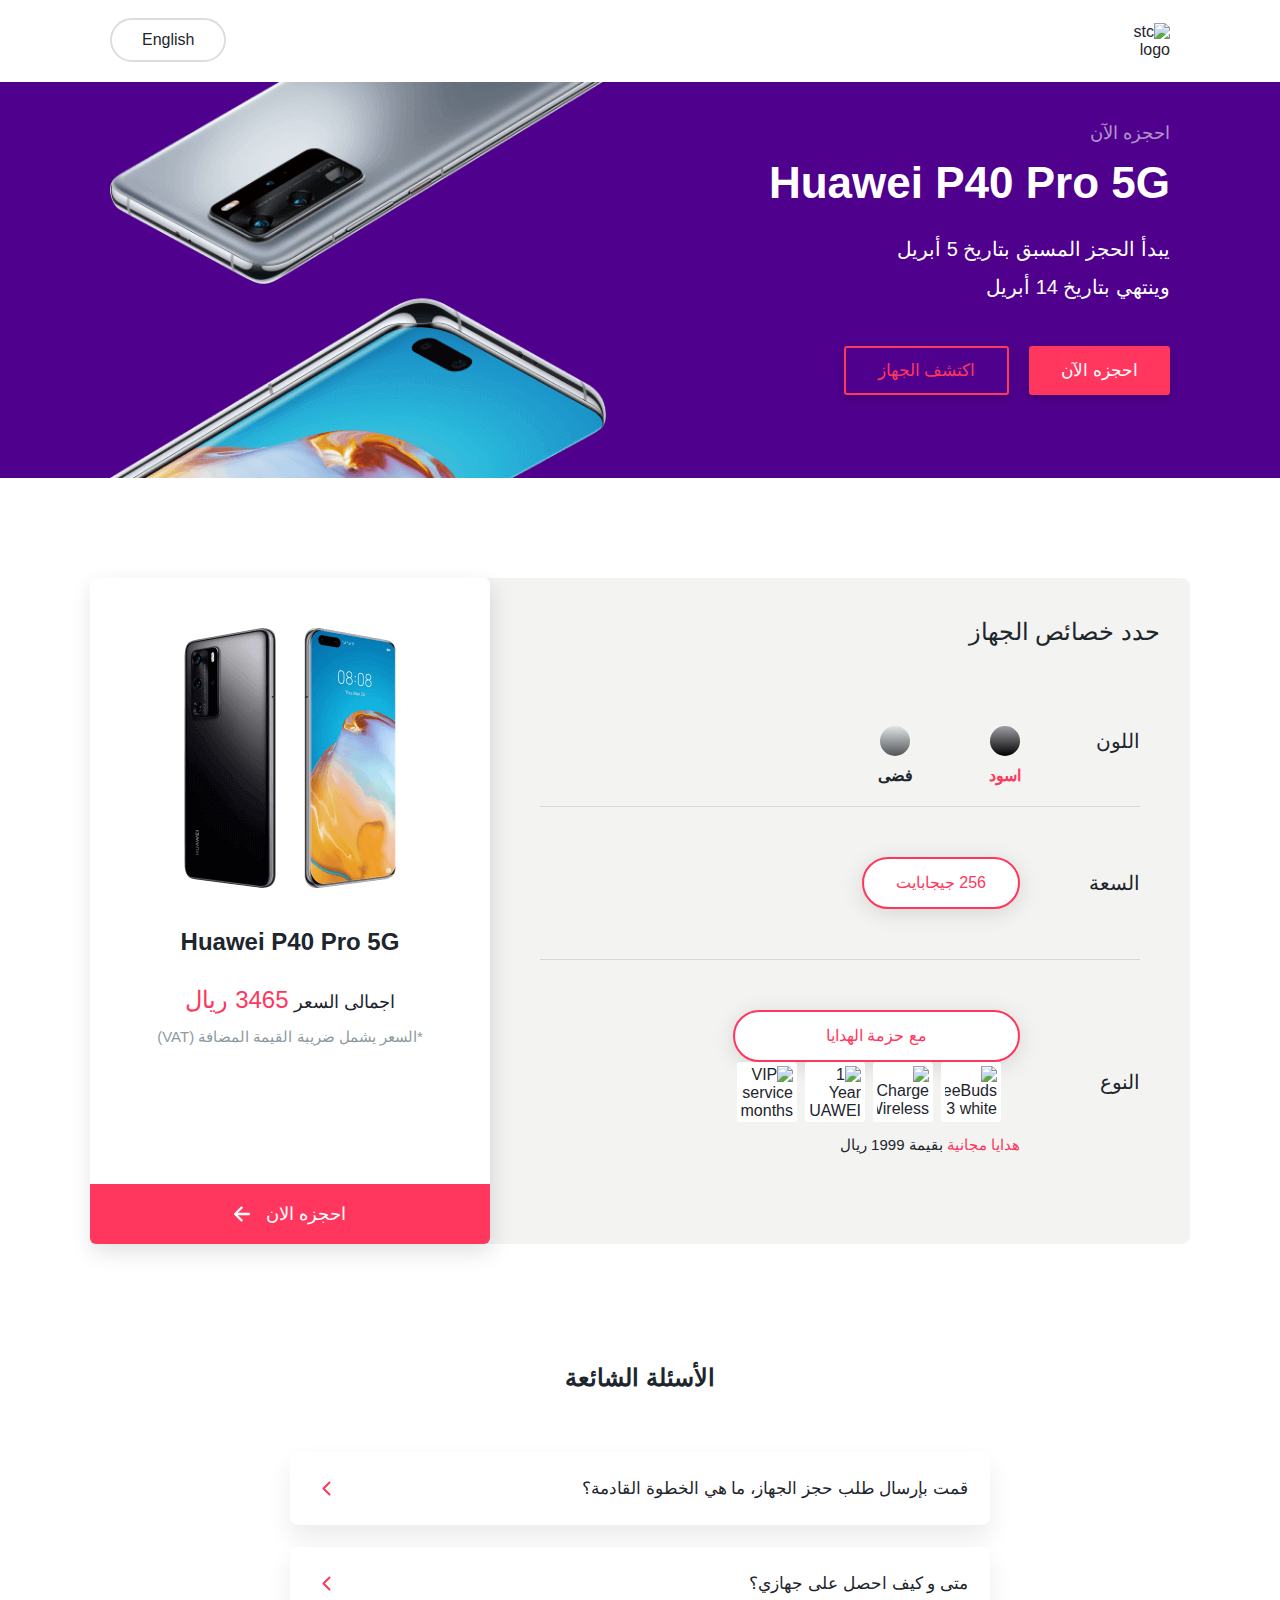
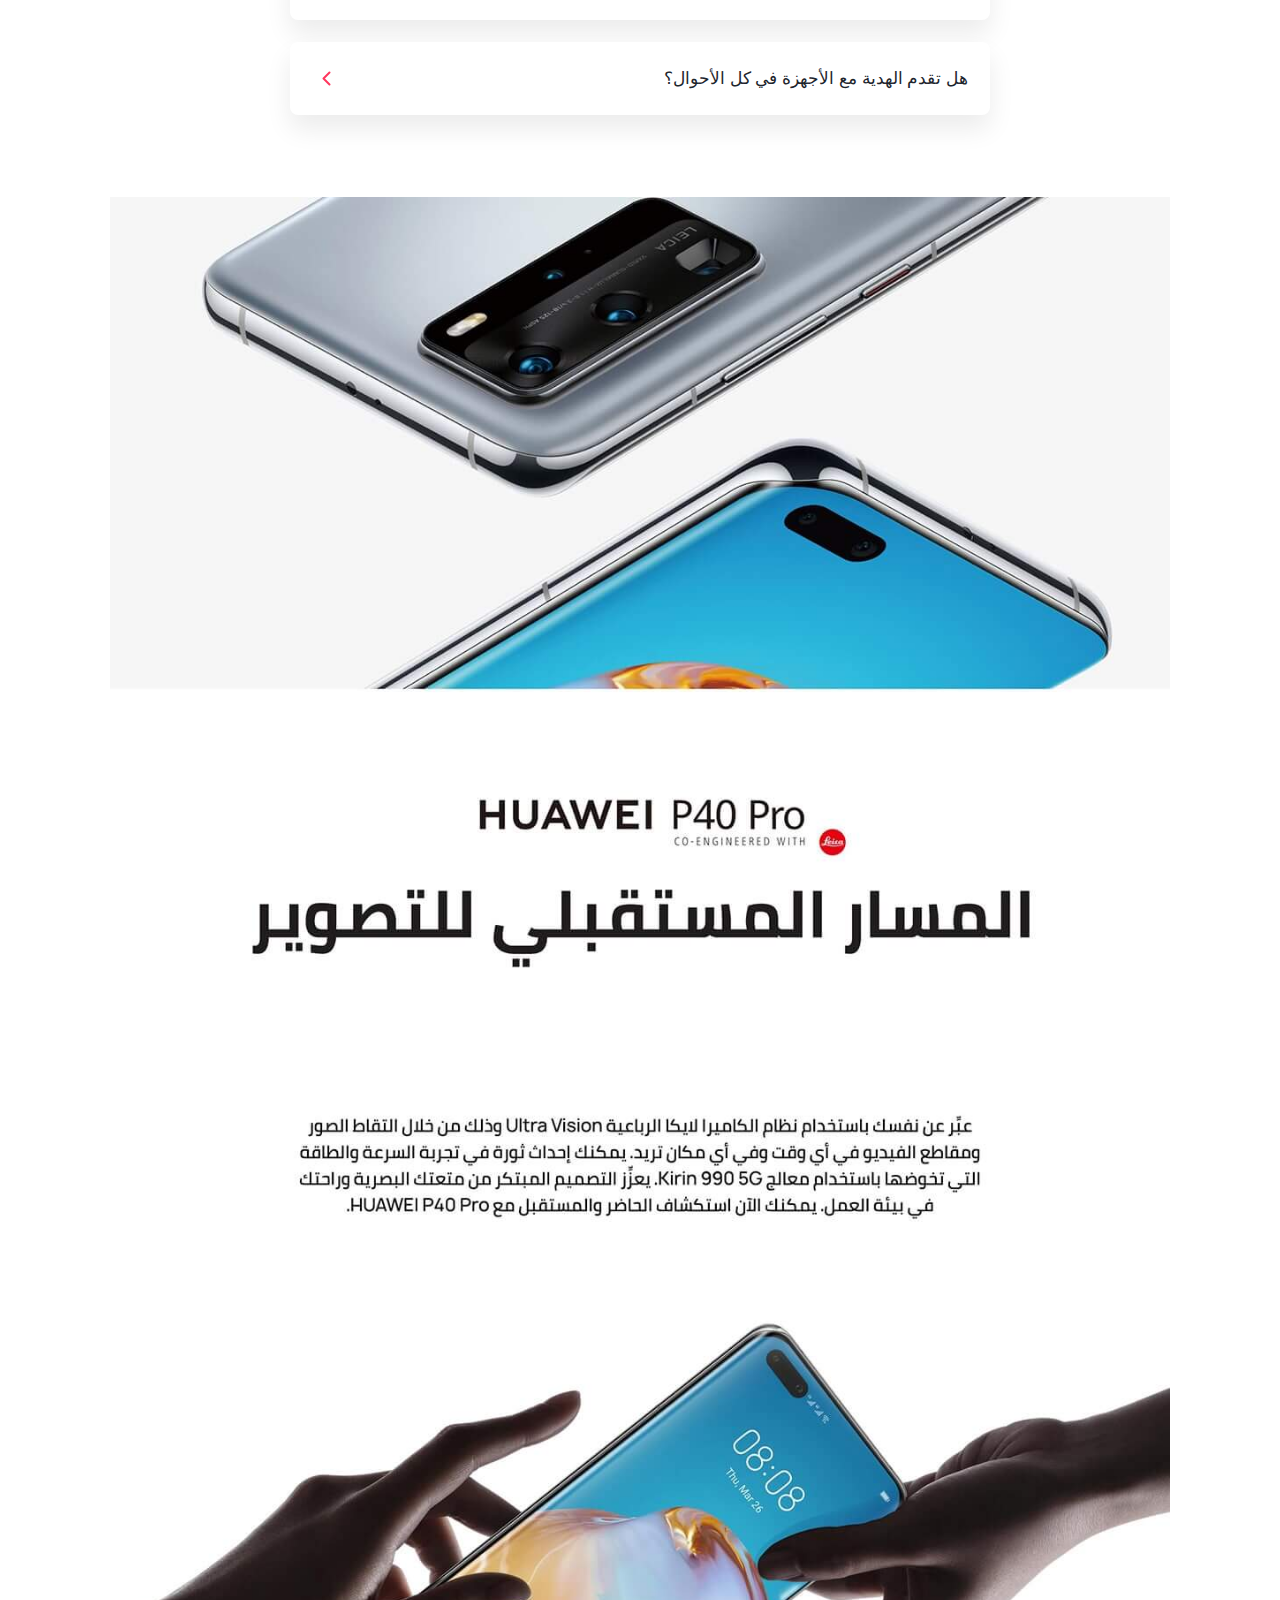
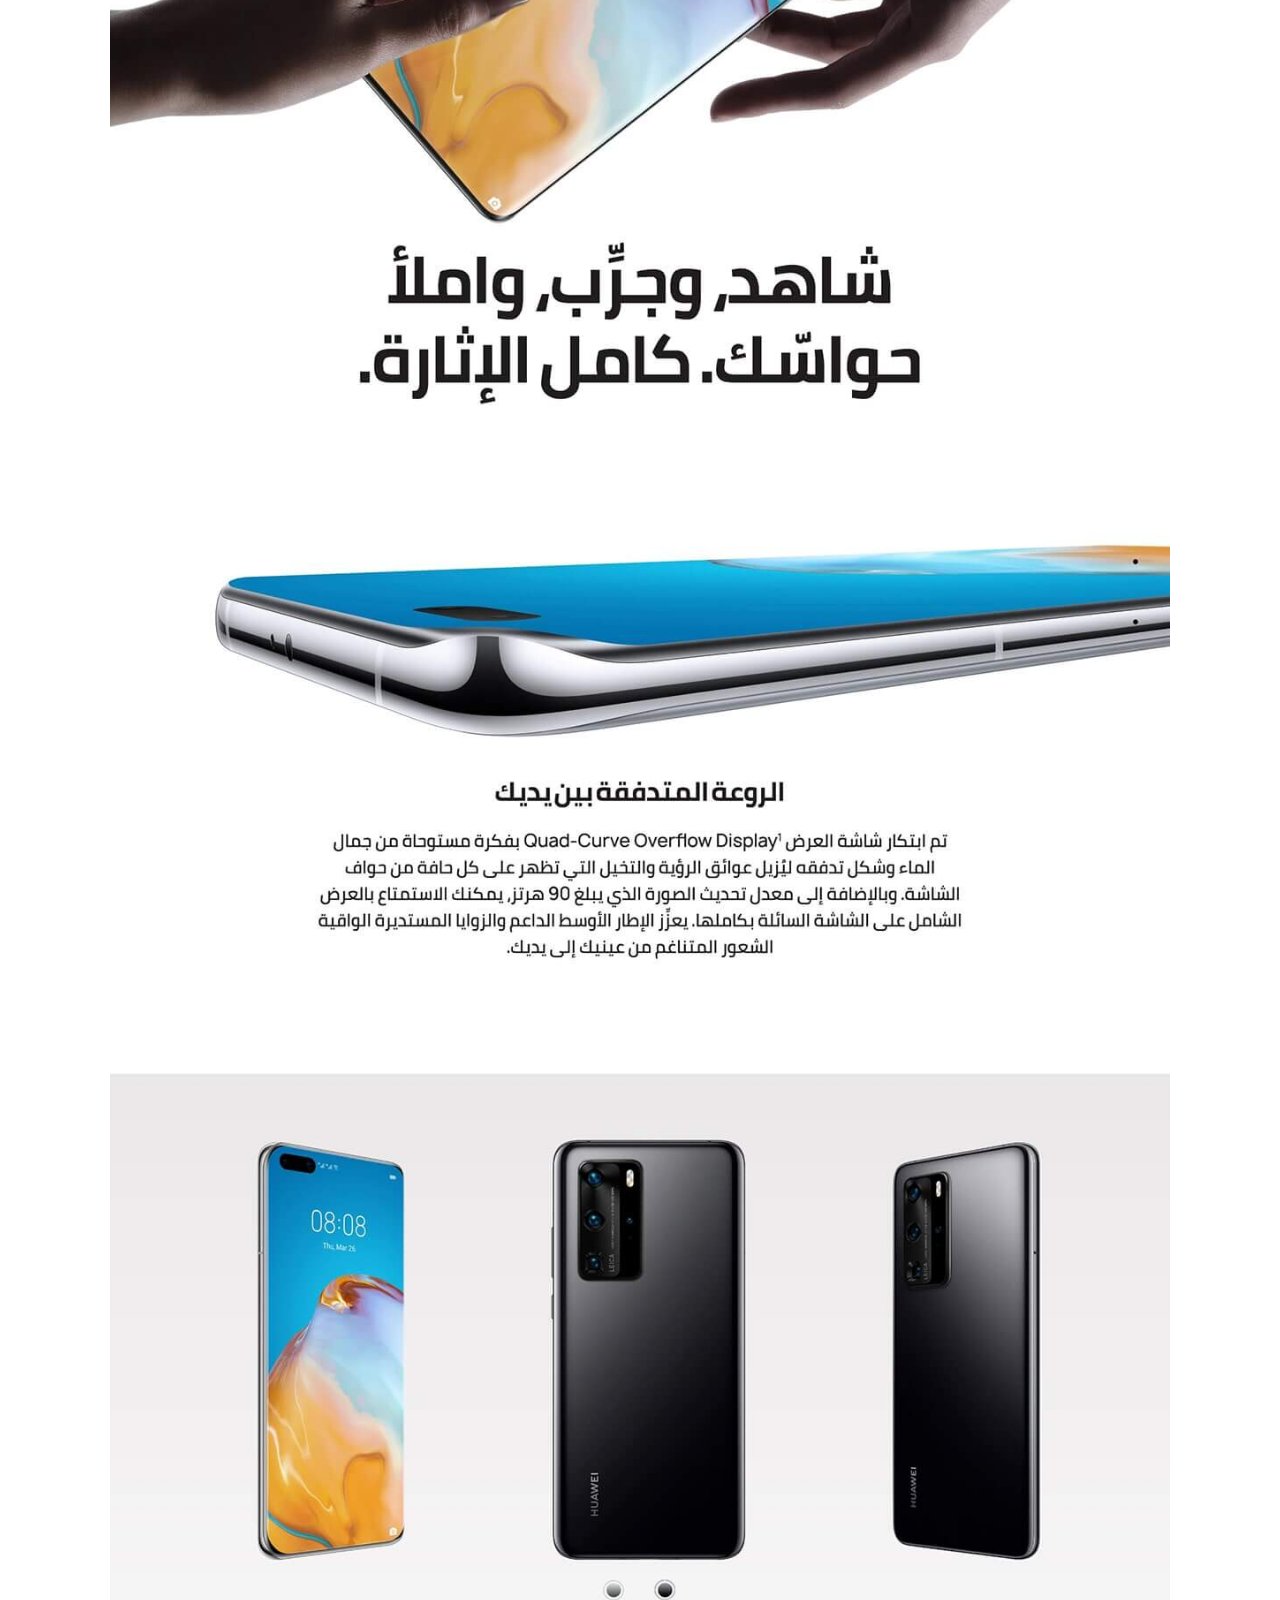
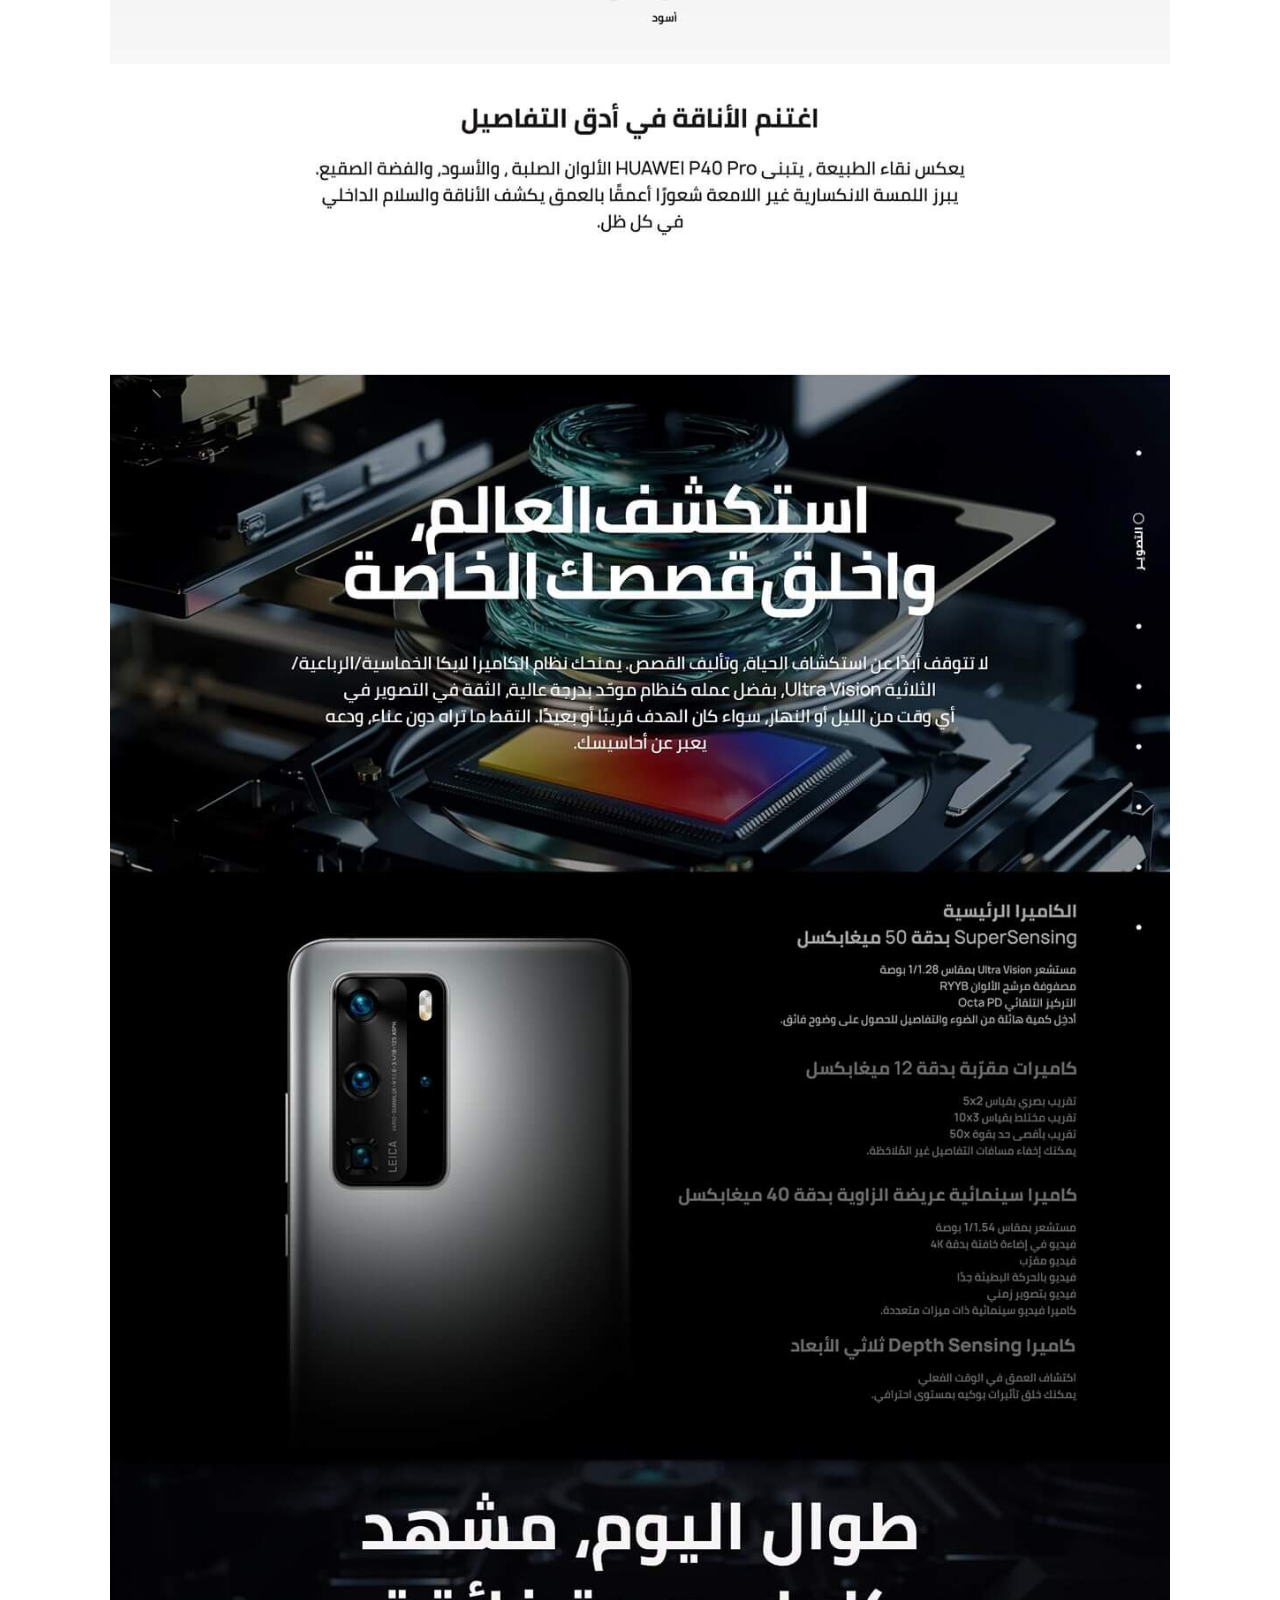
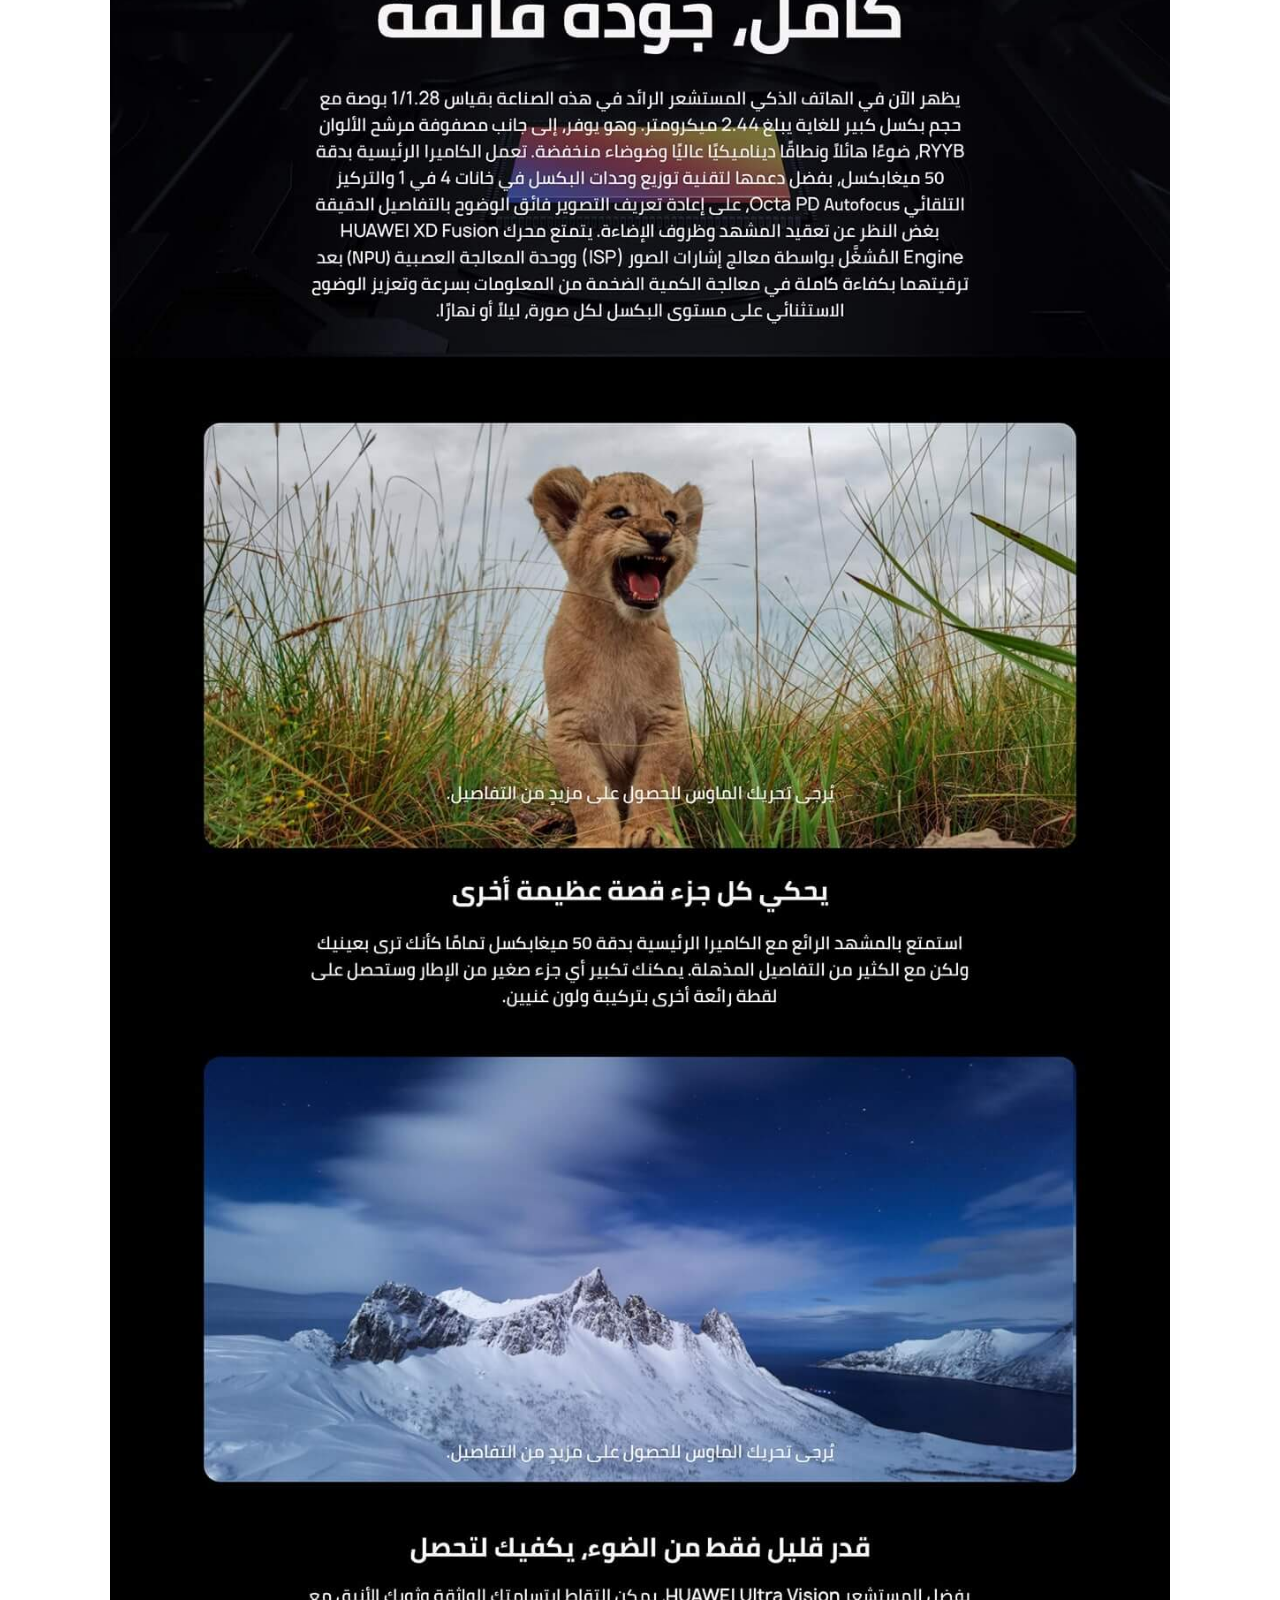
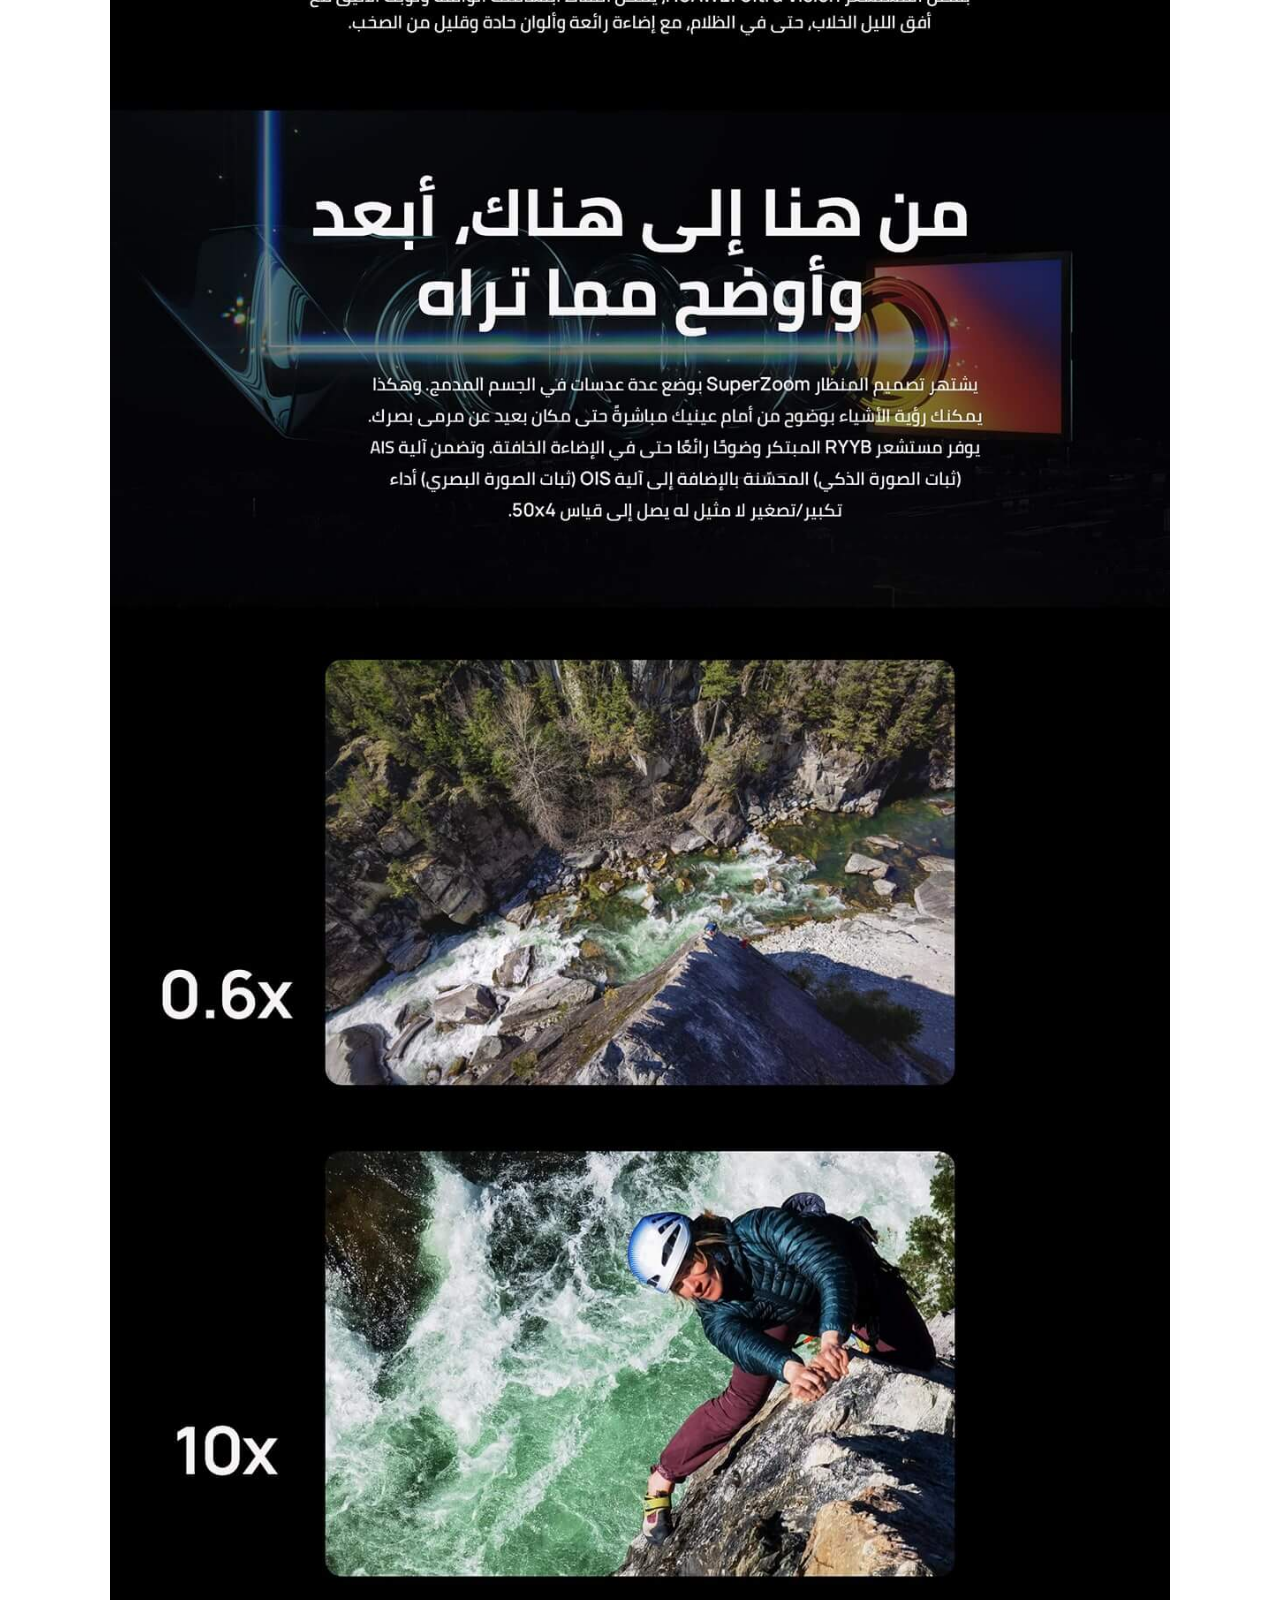
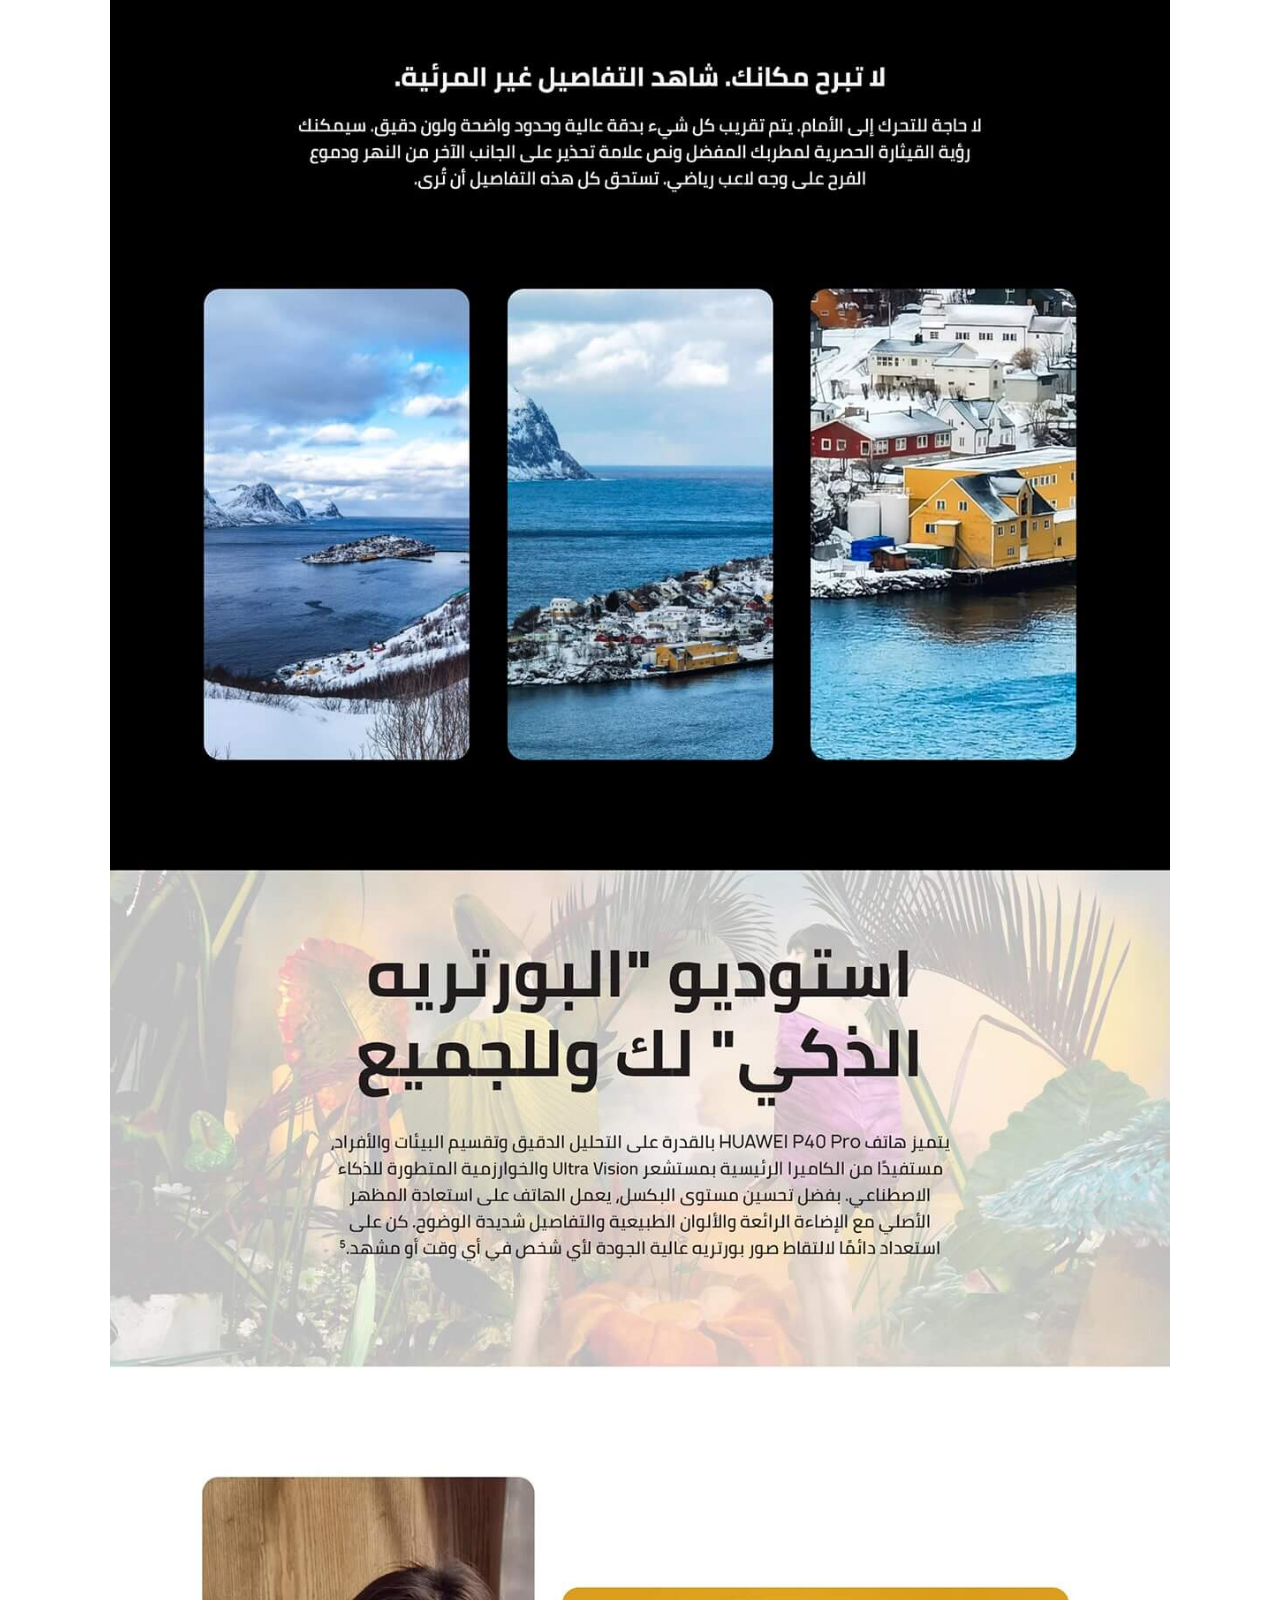
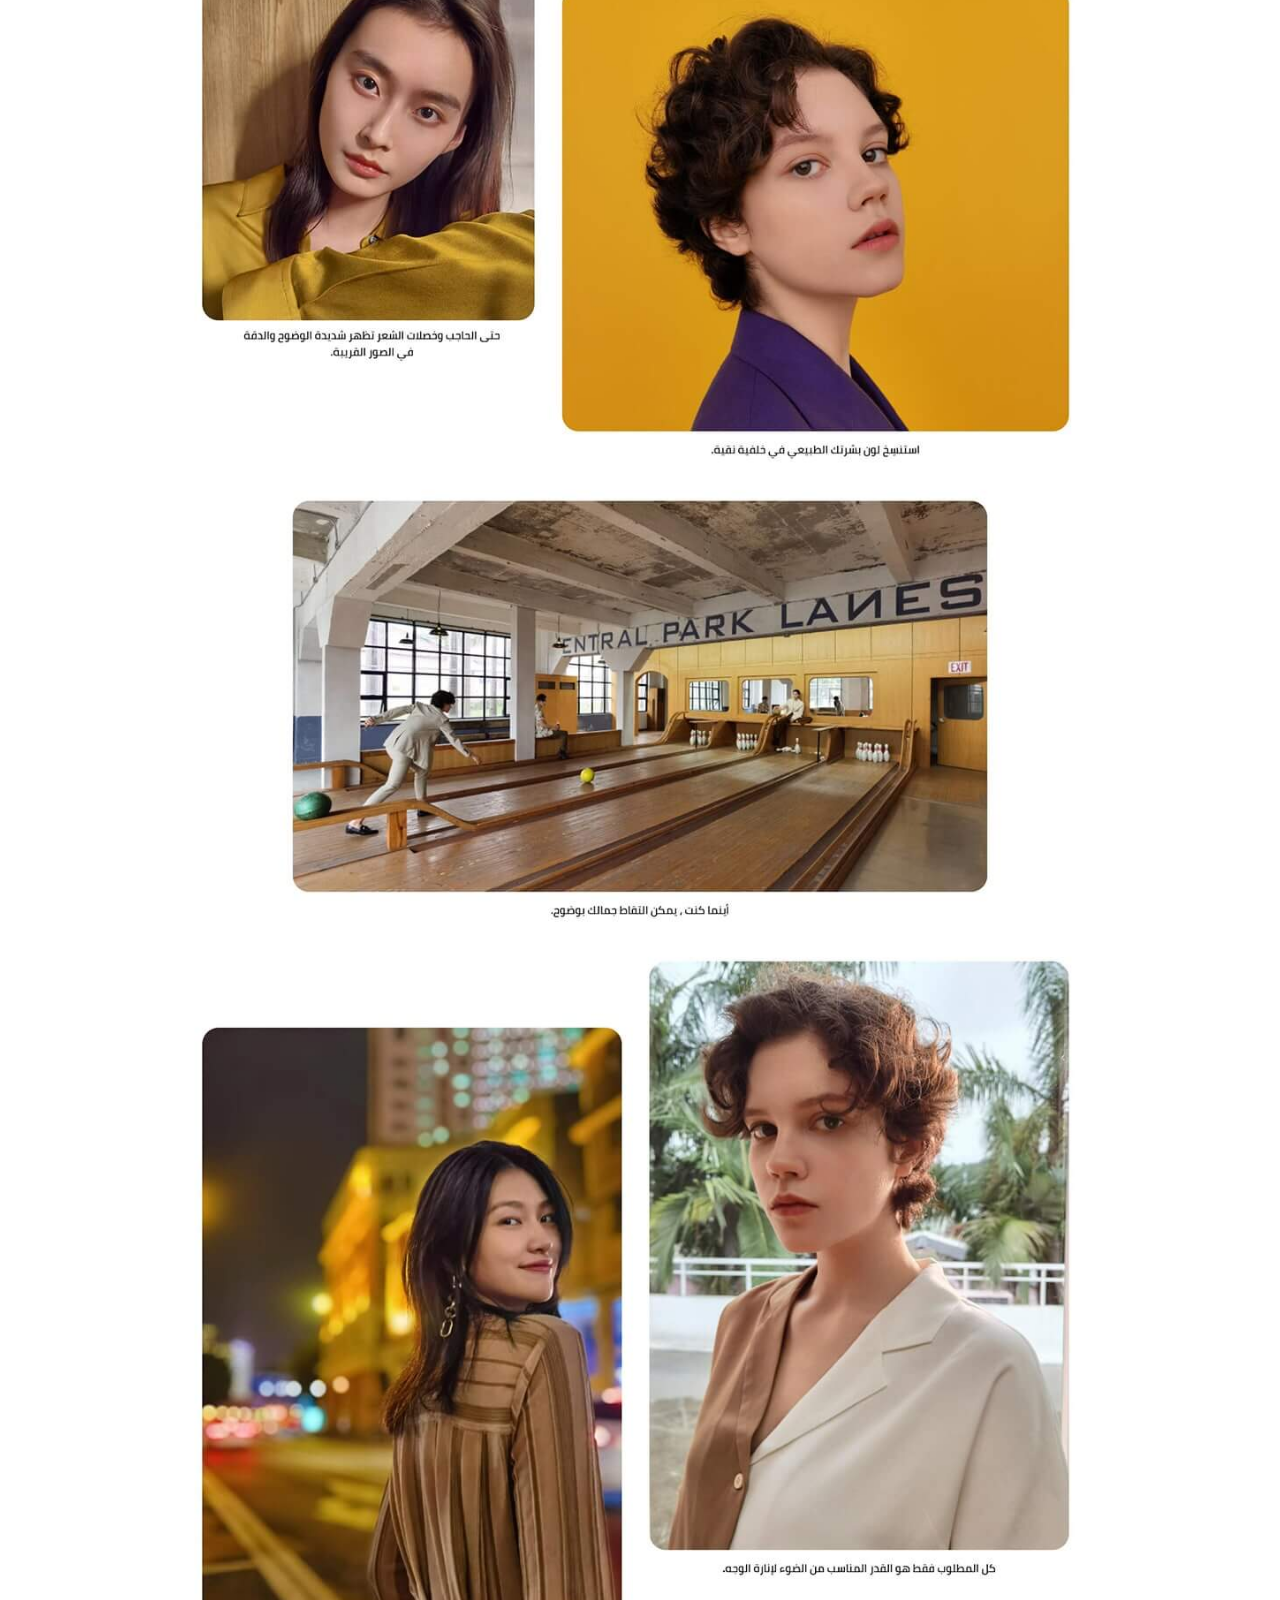
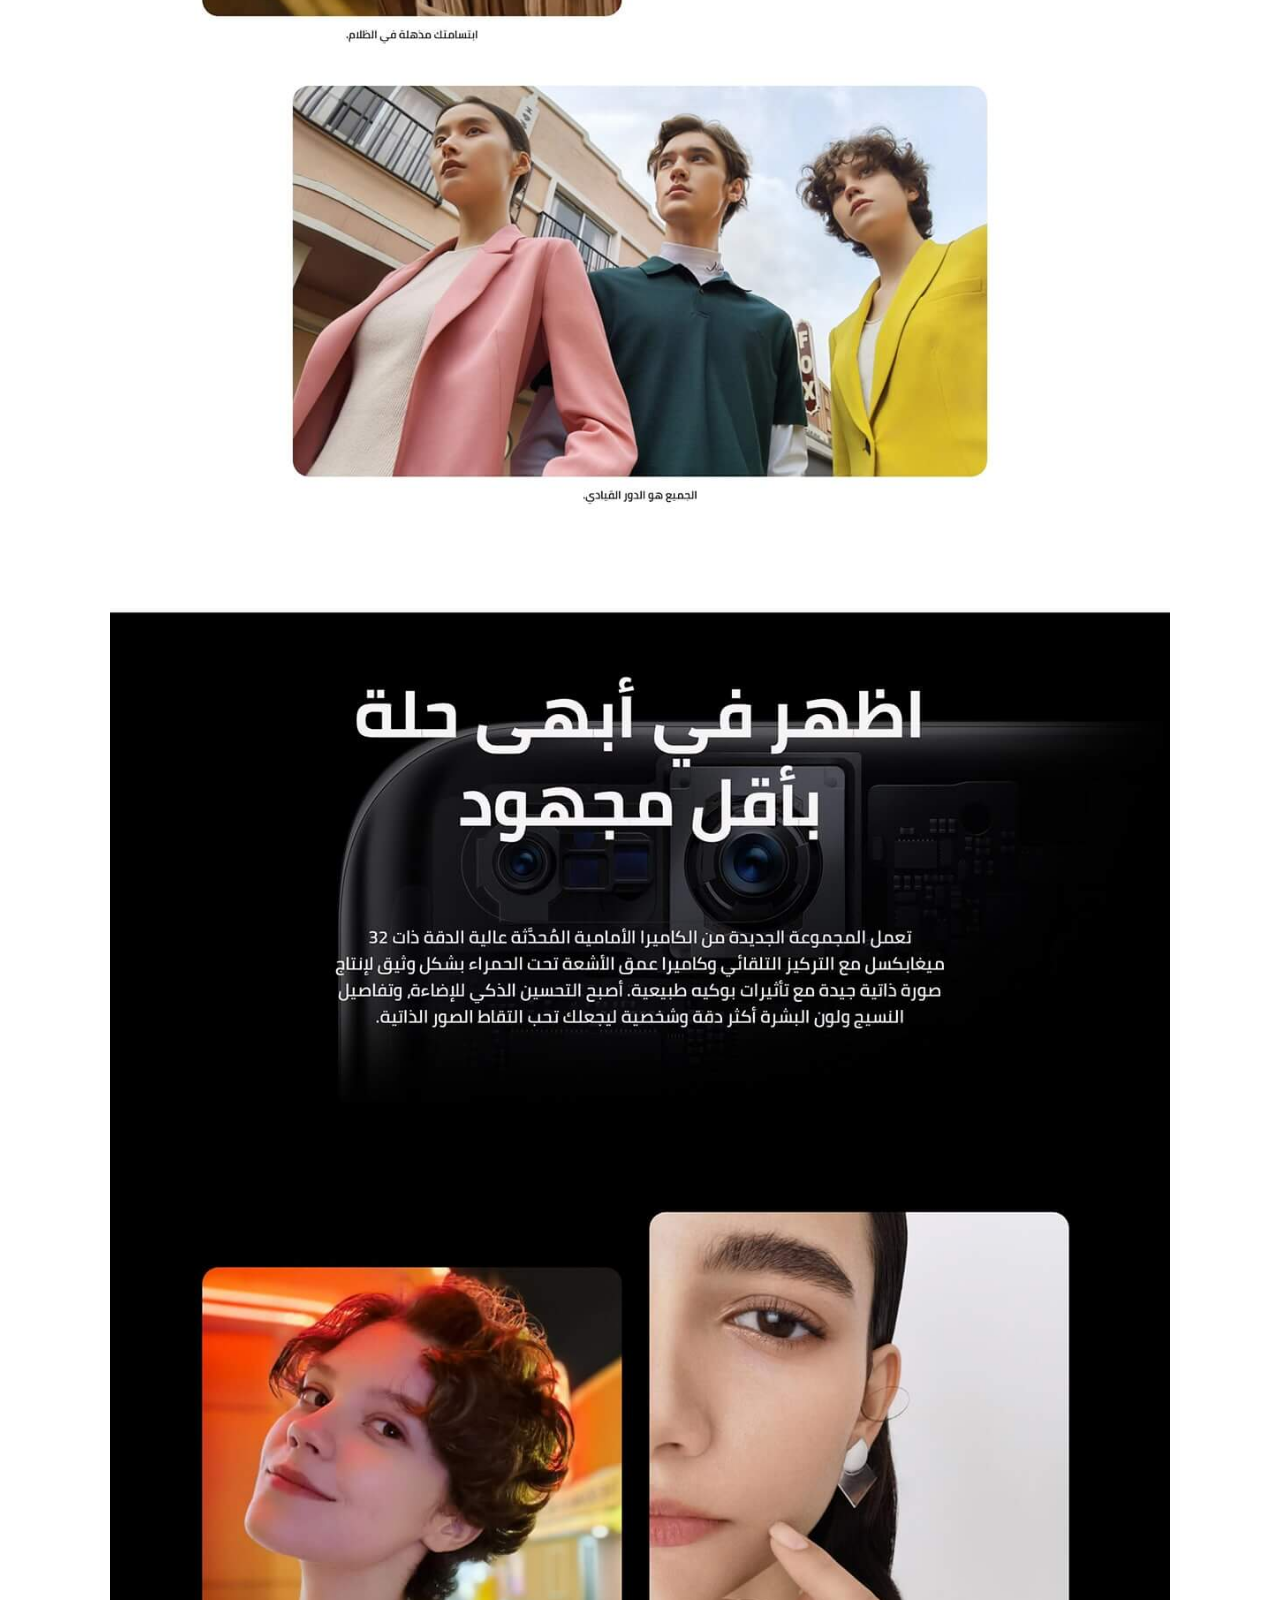
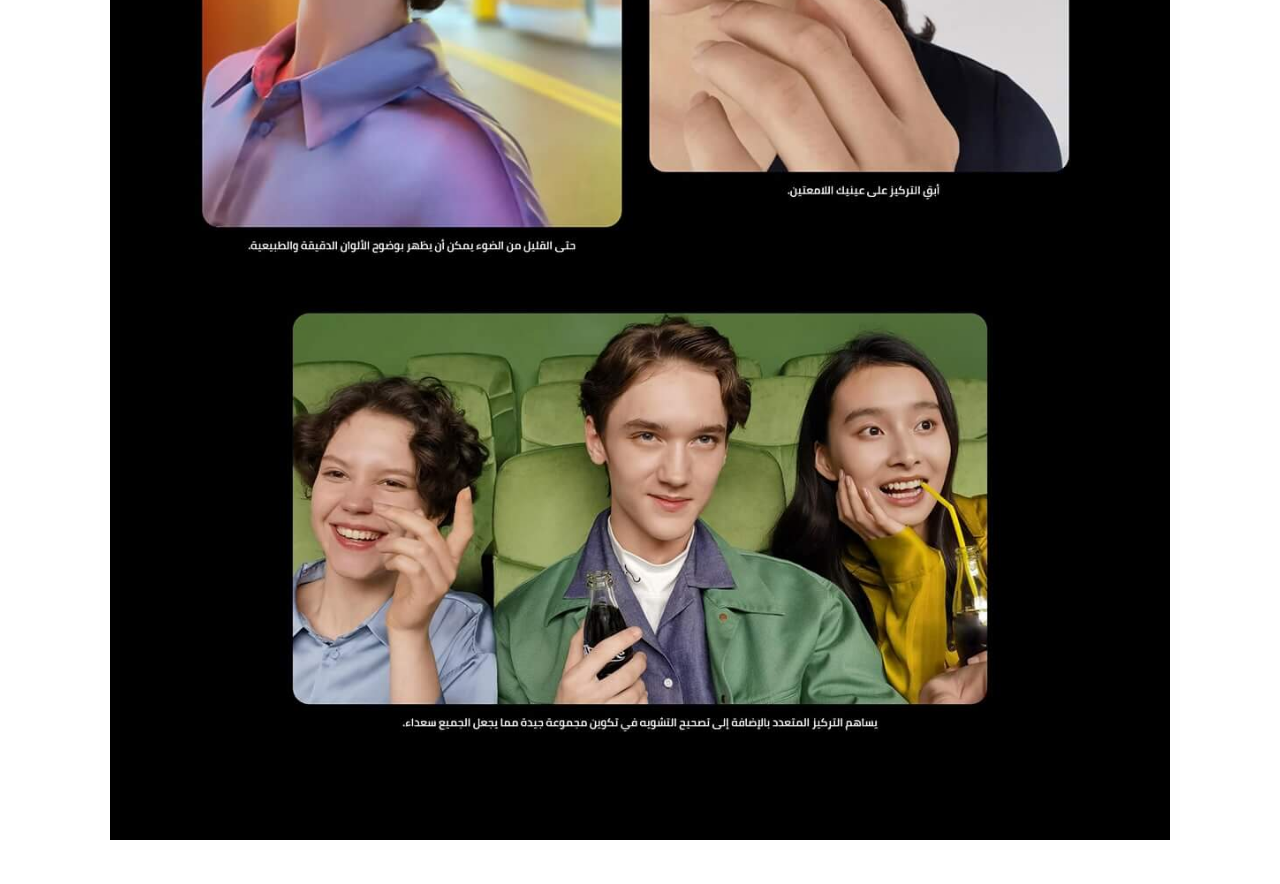
==== commit 8703ed74: "Update meta data for Arabic" ====
--- a/ar/index.html
+++ b/ar/index.html
@@ -5,11 +5,11 @@
     <meta name="viewport" content="width=device-width, initial-scale=1.0" />
     <meta property="og:locale" content="en_US" />
     <meta property="og:type" content="website" />
-    <meta property="og:site_name" content="Huawei P40 Pro 5G - Preorder">
-    <meta property="og:title" content="Huawei P40 Pro 5G - Preorder" />
-    <meta property="og:description" content="Pre-register begins on April 5 at 12 AM .. Ends on April 14 at 11:49 PM" />
+    <meta property="og:site_name" content="احجزه الآن Huawei P40 Pro 5G">
+    <meta property="og:title" content="احجزه الآن Huawei P40 Pro 5G" />
+    <meta property="og:description" content="يبدأ الحجز المسبق بتاريخ 5 أبريل وينتهي بتاريخ 14 أبريل" />
     <meta property="og:url" content="https://p40.laywagif.com/"/>
-    <title>Huawei P40 Pro 5G - Preorder</title>
+    <title>احجزه الآن Huawei P40 Pro 5G</title>
     <link rel="shortcut icon" type="image/x-icon" href="/assets/img/favicon.ico">
     <link rel="stylesheet" href="/assets/css/styles.css" />
     <!-- Global site tag (gtag.js) - Google Analytics -->
@@ -154,21 +154,21 @@
                 <h5>النوع</h5>
                 <div class="options flex direction-column">
                   <div class="outline-option" style="display: block;">مع حزمة الهدايا</div>
+                  <div class="gifts">
+                    <div class="flex flex-center">
+                      <img src="/assets/img/gifts/freeBuds.jpg" class="freeBuds" alt="FreeBuds 3 white" data-price="599" onclick="openModal('gifts-modal'); activateImage(event, 'freeBuds')">
+                    </div>
+                    <div class="flex flex-center">
+                      <img src="/assets/img/gifts/superCharge.jpg" class="superCharge" alt="SuperCharge Wireless Car Charger" data-price="300" onclick="openModal('gifts-modal'); activateImage(event, 'superCharge')">
+                    </div>
+                    <div class="flex flex-center">
+                      <img src="/assets/img/gifts/HUAWEI-mobile-cloud.jpg" class="HUAWEI-mobile-cloud" alt="1 Year HUAWEI Mobile Cloud 50GB Storage guide card" data-price="100" onclick="openModal('gifts-modal'); activateImage(event, 'HUAWEI-mobile-cloud')">
+                    </div>
+                    <div class="flex flex-center">
+                      <img src="/assets/img/gifts/VIP-service.jpg" class="VIP-service" alt="VIP service 6months screen warranty" data-price="1000" onclick="openModal('gifts-modal'); activateImage(event, 'VIP-service')">
+                    </div>
+                  </div>
                   <small><span>هدايا مجانية</span> بقيمة 1999 ريال</small>
-                </div>
-                <div class="gifts">
-                  <div class="flex flex-center">
-                    <img src="/assets/img/gifts/freeBuds.jpg" class="freeBuds" alt="FreeBuds 3 white" data-price="599" onclick="openModal('gifts-modal'); activateImage(event, 'freeBuds')">
-                  </div>
-                  <div class="flex flex-center">
-                    <img src="/assets/img/gifts/superCharge.jpg" class="superCharge" alt="SuperCharge Wireless Car Charger" data-price="300" onclick="openModal('gifts-modal'); activateImage(event, 'superCharge')">
-                  </div>
-                  <div class="flex flex-center">
-                    <img src="/assets/img/gifts/HUAWEI-mobile-cloud.jpg" class="HUAWEI-mobile-cloud" alt="1 Year HUAWEI Mobile Cloud 50GB Storage guide card" data-price="100" onclick="openModal('gifts-modal'); activateImage(event, 'HUAWEI-mobile-cloud')">
-                  </div>
-                  <div class="flex flex-center">
-                    <img src="/assets/img/gifts/VIP-service.jpg" class="VIP-service" alt="VIP service 6months screen warranty" data-price="1000" onclick="openModal('gifts-modal'); activateImage(event, 'VIP-service')">
-                  </div>
                 </div>
               </li>
             </ul>
@@ -198,7 +198,7 @@
                   minlength="9"
                   maxlength="10"
                   name="mobile"
-                  pattern="5\+?[0-9]{9,15}"
+                  pattern="(5|05)\+?[0-9]{8}"
                   data-err-msg="رقم جوال سعودى غير صحيح"
                   />
                   <div class="form-control-prepend">+966</div>
@@ -276,6 +276,20 @@
               <div class="properties">
                 <h4><span class="color"></span>, 256 جيجابايت</h4>
                 <p>يتضمن هدايا بقيمة 1999 ريال</p>
+                <div class="gifts">
+                  <div class="flex flex-center">
+                    <img src="/assets/img/gifts/freeBuds.jpg" class="freeBuds" alt="FreeBuds 3 white" data-price="599" onclick="openModal('gifts-modal'); activateImage(event, 'freeBuds')">
+                  </div>
+                  <div class="flex flex-center">
+                    <img src="/assets/img/gifts/superCharge.jpg" class="superCharge" alt="SuperCharge Wireless Car Charger" data-price="300" onclick="openModal('gifts-modal'); activateImage(event, 'superCharge')">
+                  </div>
+                  <div class="flex flex-center">
+                    <img src="/assets/img/gifts/HUAWEI-mobile-cloud.jpg" class="HUAWEI-mobile-cloud" alt="1 Year HUAWEI Mobile Cloud 50GB Storage guide card" data-price="100" onclick="openModal('gifts-modal'); activateImage(event, 'HUAWEI-mobile-cloud')">
+                  </div>
+                  <div class="flex flex-center">
+                    <img src="/assets/img/gifts/VIP-service.jpg" class="VIP-service" alt="VIP service 6months screen warranty" data-price="1000" onclick="openModal('gifts-modal'); activateImage(event, 'VIP-service')">
+                  </div>
+                </div>
               </div>
               <div class="price">
                 <h4>
--- a/assets/css/styles.css
+++ b/assets/css/styles.css
@@ -952,7 +952,7 @@
 }
 .modal .content .modal-head {
   font-weight: 500 !important;
-  font-size: 18px;
+  font-size: 16px;
   padding: 20px 0 10px;
   display: flex;
   align-items: center;
@@ -973,7 +973,7 @@
   margin: 0 20px;
   color: #ff375e;
   font-weight: 400;
-  font-size: 24px;
+  font-size: 20px;
   font-style: italic;
   text-decoration: line-through;
 }
@@ -989,7 +989,7 @@
   margin-bottom: 16px;
 }
 .modal .content .modal-body .active-img img {
-  max-height: 400px;
+  max-height: 200px;
 }
 .modal .content .modal-body .other-gifts-images {
   display: flex;
@@ -1002,7 +1002,6 @@
   background-color: #fff;
   border-radius: 3px;
   overflow: hidden;
-  padding: 10px;
   margin: 0 4px;
   cursor: pointer;
 }
@@ -1022,6 +1021,18 @@
     opacity: 1;
   }
 }
+@media screen and (max-width: 500px) {
+  .modal .content .modal-head {
+    align-items: flex-start;
+  }
+  .modal .content .modal-head .title {
+    flex-direction: column;
+    align-items: start !important;
+  }
+  .modal .content .modal-head .title .price {
+    margin: 12px 0 0 !important;
+  }
+}
 body.en #pickDeviceColor .options label:first-of-type {
   margin-left: 0;
   margin-right: 50px;
